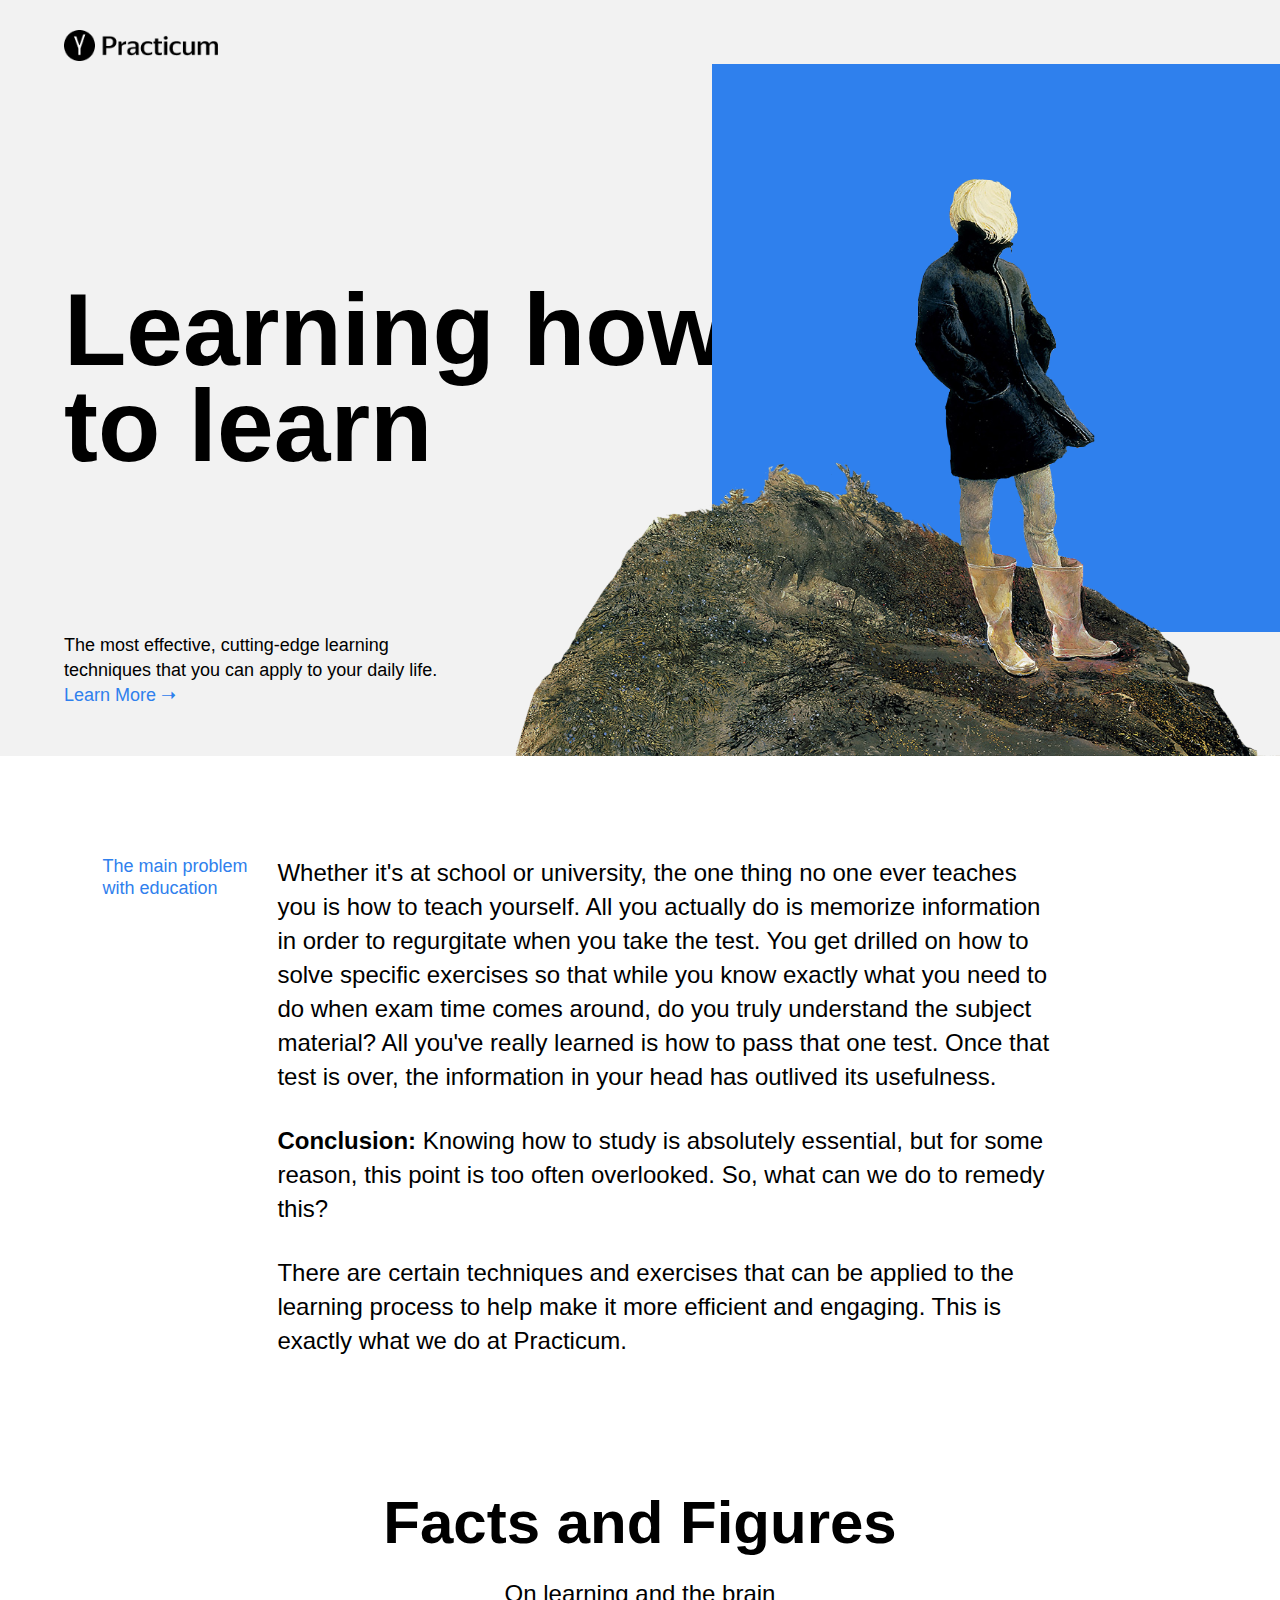
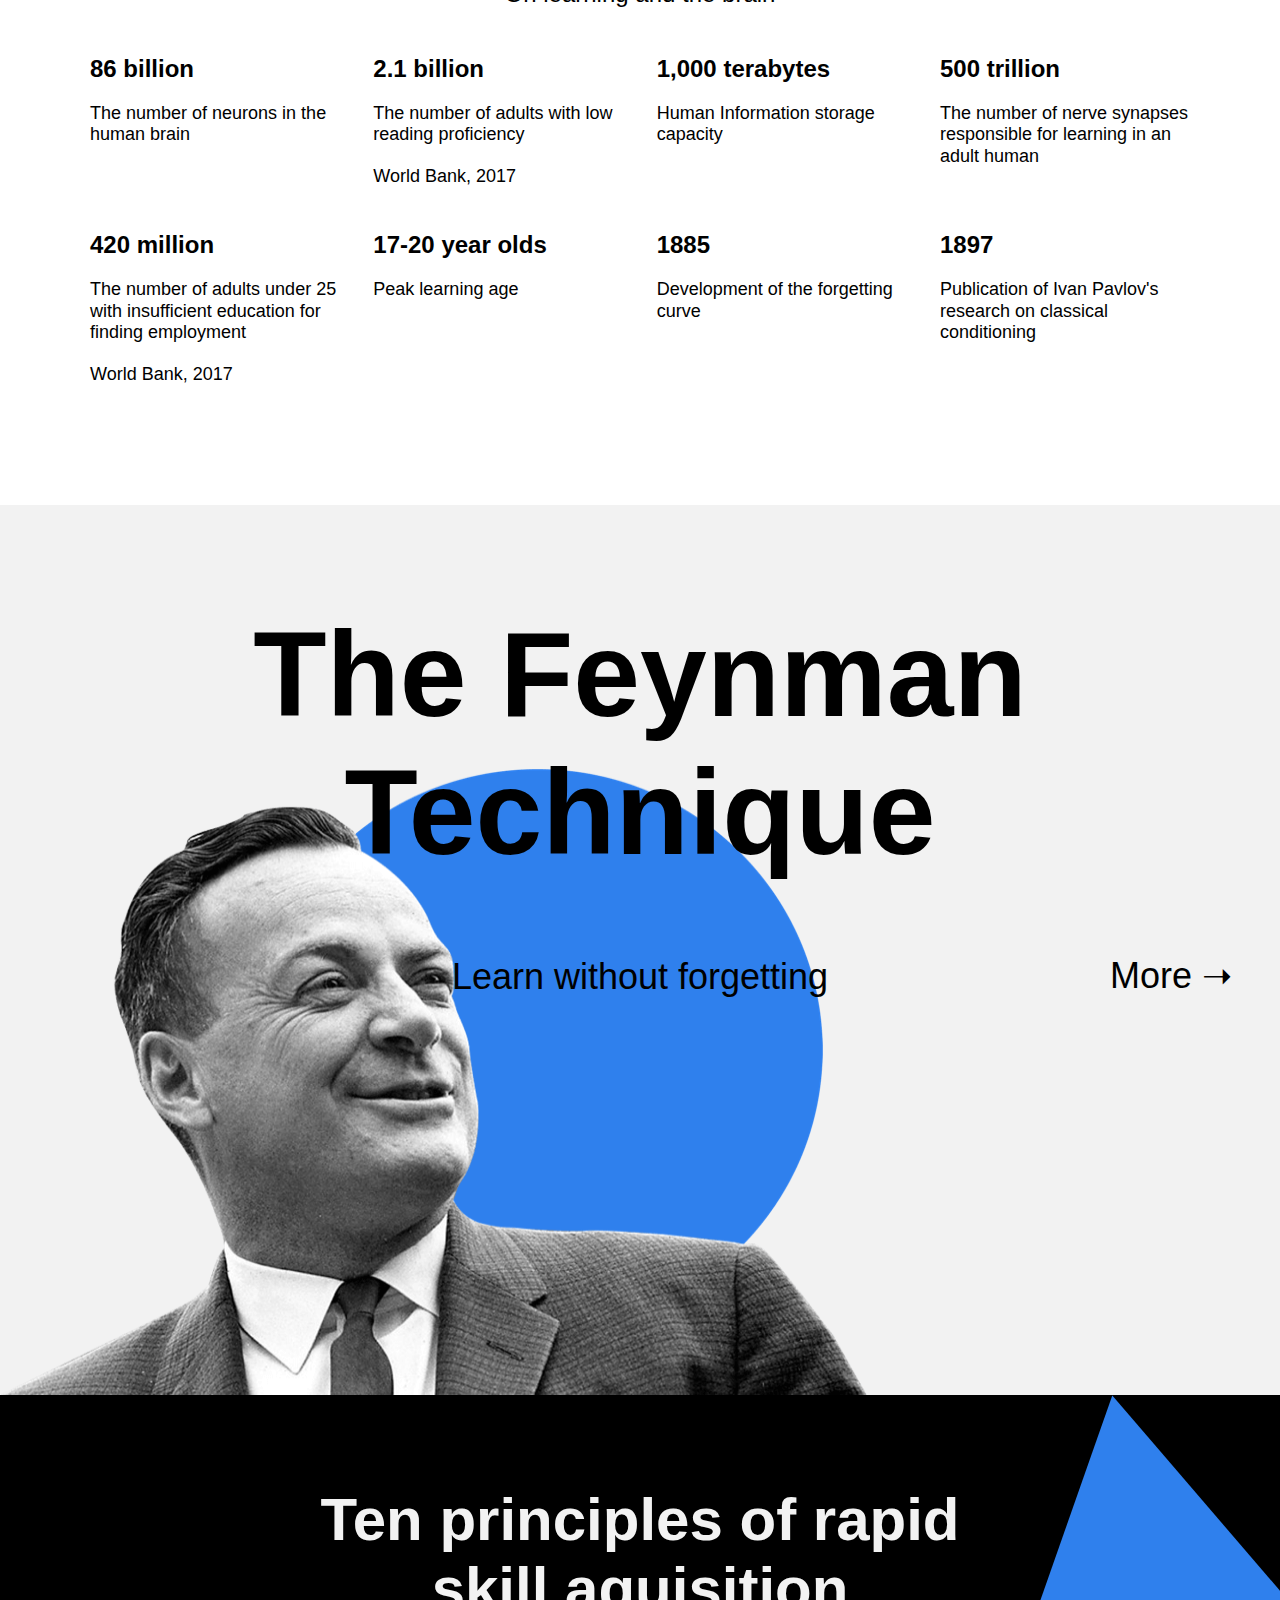
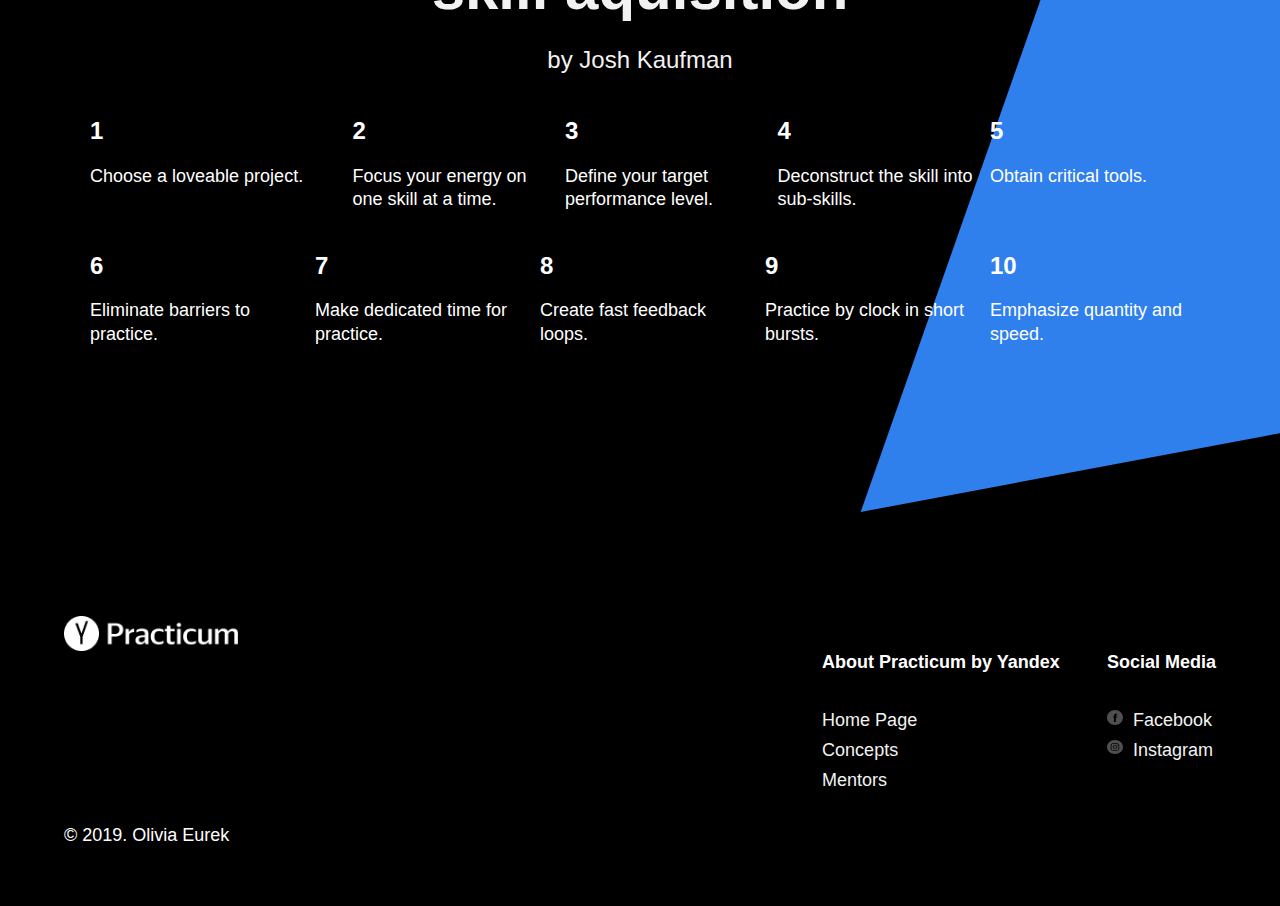
==== index.html @ a42c9c03 "attempte" ====
<!DOCTYPE html>
<html lang="en">
<head>
    <meta charset="UTF-8">
    <meta name="viewport" content="width=device-width, initial-scale=1.0">
    <link rel="stylesheet" href="styles/normalize.css">
    <link rel="stylesheet" href="styles/style.css">
    <title>Learning how to learn</title>
</head>
<body>
    <div class="page">
        <header class="header">
            <img src="./images/logo_place_header.png" alt="Practicum Logo" class="logo logo_place_header">
                <h1 class="header__title">Learning how to learn</h1>
                    <p class="header__subtitle">The most effective, cutting-edge learning techniques that you can apply to your daily life.<a class="header__link" href="#"> Learn More ➝</a></p>
                    
                <img src="./images/header-image.png" alt="person standing on a hill" class="header__main-illustration ">
                <div class="header__square-pic"></div>
        </header>
       <main class="content">
            <section class="description">
                <div class="two-columns">
                        <h2 class="two-columns__brief">The main problem with education</h2>
                    <div class="two-columns__main-text">
                        <p class="two-columns__paragraph">Whether it's at school or university, the one thing no one ever teaches you is how to teach yourself. All you actually do is memorize information in order to regurgitate when you take the test. You get drilled on how to solve specific exercises so that while you know exactly what you need to do when exam time comes around, do you truly understand the subject material? All you've really learned is how to pass that one test. Once that test is over, the information in your head has outlived its usefulness.</p>
                        <p class="two-columns__paragraph"><span class="two-columns__span-accent">Conclusion:</span> Knowing how to study is absolutely essential, but for some reason, this point is too often overlooked. So, what can we do to remedy this?</p>
                        <p class="two-columns__paragraph">There are certain techniques and exercises that can be applied to the learning process to help make it more efficient and engaging. This is exactly what we do at Practicum.</p>
                    </div>
                </div>
            </section>
            <section class="digits">
                <h2 class="section-title">Facts and Figures</h2>
                <p class="section-subtitle">On learning and the brain</p>
                <ul class="table">
                    <li class="table__cell">
                        <h3 class="table__heading">86 billion</h3>
                        <p class="table__text">The number of neurons in the human brain</p>
                    </li>
                   <li class="table__cell">
                        <h3 class="table__heading">2.1 billion</h3>
                        <p class="table__text">The number of adults with low reading proficiency</p>
                        <p class="table__text">World Bank, 2017</p>
                    </li> 
                    <li class="table__cell">
                        <h3 class="table__heading">1,000 terabytes</h3>
                        <p class="table__text">Human Information storage capacity</p>
                    </li>
                    <li class="table__cell">
                        <h3 class="table__heading">500 trillion</h3>
                        <p class="table__text">The number of nerve synapses responsible for learning in an adult human</p>
                    </li>
                    <li class="table__cell">
                        <h3 class="table__heading">420 million</h3>
                        <p class="table__text">The number of adults under 25 with insufficient education for finding employment</p>
                        <p class="table__text">World Bank, 2017</p>
                    </li>
                    <li class="table__cell">
                        <h3 class="table__heading">17-20 year olds</h3>
                        <p class="table__text">Peak learning age</p>
                    </li>
                    <li class="table__cell">
                        <h3 class="table__heading">1885</h3>
                        <p class="table__text">Development of the forgetting curve</p>
                    </li>
                    <li class="table__cell">
                        <h3 class="table__heading">1897</h3>
                        <p class="table__text">Publication of Ivan Pavlov's research on classical conditioning</p>
                    </li>
                </ul>
            </section>
            <section class="feynman">
                <h2 class="feynman__title">The Feynman Technique</h2>
                <p class="feynman__subtitle">Learn without forgetting</p>
                 <a class="feynman__link" href="#">More ➝</a>  
            </section>
            
            <section class="kaufman">
                <div class="kaufman__triangle"></div>
                <h2 class="section-title section-title_theme_dark">Ten principles of rapid skill aquisition</h2>
                <p class="section-subtitle section-subtitle_theme_dark">by Josh Kaufman</p>
                <ul class="table table__theme_dark">
                    <li class="table__cell table_cell_theme_dark">
                        <h3 class="table__heading table__heading_theme_dark">1</h3>
                        <p class="table__text table__text_theme_dark">Choose a loveable project.</p>
                    </li>
                   <li class="table__cell table__cell_theme_dark">
                        <h3 class="table__heading table__heading_theme_dark">2</h3>
                        <p class="table__text table__text_theme_dark">Focus your energy on one skill at a time.</p>
                    </li> 
                    <li class="table__cell table__cell_theme_dark">
                        <h3 class="table__heading table__heading_theme_dark">3</h3>
                        <p class="table__text table__text_theme_dark">Define your target performance level.</p>
                    </li>
                    <li class="table__cell table__cell_theme_dark">
                        <h3 class="table__heading table__heading_theme_dark">4</h3>
                        <p class="table__text table__text_theme_dark">Deconstruct the skill into sub-skills.</p>
                    </li>
                    <li class="table__cell table__cell_theme_dark">
                        <h3 class="table__heading table__heading_theme_dark">5</h3>
                        <p class="table__text table__text_theme_dark">Obtain critical tools.</p>
                    </li> 
                    <li class="table__cell table__cell_theme_dark">
                        <h3 class="table__heading table__heading_theme_dark">6</h3>
                        <p class="table__text table__text_theme_dark">Eliminate barriers to practice.</p>
                    </li>
                    <li class="table__cell table__cell_theme_dark">
                        <h3 class="table__heading table__heading_theme_dark">7</h3>
                        <p class="table__text table__text_theme_dark">Make dedicated time for practice.</p>
                    </li>
                    <li class="table__cell table__cell_theme_dark">
                        <h3 class="table__heading table__heading_theme_dark">8</h3>
                        <p class="table__text table__text_theme_dark">Create fast feedback loops.</p>
                    </li>
                    <li class="table__cell table__cell_theme_dark">
                        <h3 class="table__heading table__heading_theme_dark">9</h3>
                        <p class="table__text table__text_theme_dark">Practice by clock in short bursts.</p>
                    </li>
                   <li class="table__cell table__cell_theme_dark">
                        <h3 class="table__heading table__heading_theme_dark">10</h3>
                        <p class="table__text table__text_theme_dark">Emphasize quantity and speed.</p>
                    </li>
                </ul>
            </section>
        </main>     
          <footer class="footer">
             <div class="footer__columns">
            <div class="footer__column footer__column_content_copyright">
                <div class="logo logo_place_footer"></div>
                <p class="footer__author">&copy; 2019. Olivia Eurek</p>
              </div>
                <div class="footer__column footer__column_content_info">
                    <h4 class="footer__column-heading">About Practicum by Yandex</h4>
                        <ul class="footer__column-links">
                            <li><a href="#" class="footer__column-link">Home Page</a></li>
                            <li><a href="#" class="footer__column-link">Concepts</a></li>
                            <li><a href="#" class="footer__column-link">Mentors</a></li>
                        </ul>
                </div>
                 <div class="footer__column footer__column_content-social">
                     <h4 class="footer__column-heading">Social Media</h4>
                     <ul class="footer__column-links">
                         <li><a href="www.facebook.com" class="footer__column-link"><img src="./images/facebook_color_white.svg" class="footer__social-icon" alt="Facebook Logo">Facebook</a></li>
                         <li><a href="www.instagram.com" class="footer__column-link"><img src="./images/instagram_color_white.svg" class="footer__social-icon" alt="Instagram Logo">Instagram</a></li>
                    </ul>
                 </div>
              </div>
        </footer>
        </div>
</body>
</html>
---- styles/style.css ----
.page {
    min-width: 1100px;
    /* we don't know how to make mobile versions of websites yet, */
    /* so here we've set a minimum page width */
    max-width: 1600px;
    /* here we've set a maximum page width */
    margin: 0 auto;
    /* this ensures that all content is centered on screens wider than 1600px */
    font-family: 'Helvetica Neue', Arial, sans-serif;
}

.header {
    height: 100vh;
    min-height: 600px;
    max-height: 756px;
    background-color: #F2F2F2;
    display: flex;
    position: relative;
    align-items: center;
}

.logo {
    background-size: 154px 31px;
    width: 154px;
    height: 31px;
}

.logo_place_header {
    position: absolute;
    left: 64px;
    top: 30px;
}

.header__title {
    max-width: 730px;
    margin-left: 64px;
    line-height: 96px;
    font-size: 102px;
    font-weight: bold;
}

.header__subtitle {
    max-width: 388px;
    position: absolute;
    left: 64px;
    bottom: 30px;
    line-height: 25px;
    font-size: 18px;
    font-weight: normal;
}

.header__link {
    width: 388px;
    line-height: 25px;
    font-size: 18px;
    font-weight: normal;
    color: #2F80ED;
    text-decoration: none;
}

.header__main-illustration {
    width: 765px;
    height: 608px;
    position: absolute;
    bottom: 0;
    right: 0;
    z-index: 1;
}

.header__square-pic {
    height: 568px;
    width: 568px;
    background: #2F80ED;
    position: absolute;
    top: 64px;
    right: 0;
    z-index: 0;
}

/*.content {
    
}*/

.description {
    margin-top: 100px;
    margin-bottom: 100px;
    display: flex;
    width: 80%;
}

.two-columns {
    display: flex;
    width: 80%;
    justify-content: space-between;
    margin: auto;
    
}

.two-columns__brief {
    min-width: 175px;
    color: #2F80ED; 
    line-height: 1.2;
    font-size: 18px;
    font-weight: normal;
    margin: 0;
}

.two-columns__main-text {
    display: flex;
    flex-direction: column;
    min-width: 784px;
    width: 80%;
}

.two-columns__paragraph {
    line-height: 34px;
    font-size: 24px;
    font-weight: normal;
    margin-bottom: 30px;
    margin-top: 0;
}

.two-columns__span-accent {
    font-weight: bold;
    line-height: 34px;
    font-size: 24px;
}

.digits {
    display: flex;
    justify-content: center;
    flex-direction: column;
    margin-top: 100px;
}

.section-title {
    line-height: 69px;
    font-size: 60px;
    font-weight: bold;
    text-align: center;
    margin-bottom: 20px;
    margin-top: 0;
    max-width: 60%;
    align-self: center;
}

.section-subtitle {
    text-align: center;
    line-height: 34px;
    font-size: 24px;
    font-weight: normal;
    margin: 0 auto;
    max-width: 60%;

}

.table {
    max-width: 1100px;
    flex-wrap: wrap;
    display: flex;
    justify-content: space-between;
    margin: 20px auto 100px;
    padding: 0;
    list-style: none;
}

.table__cell {
    width: 250px;
}

.table__heading {
    margin-bottom: 20px;
    line-height: 1.15;
    font-size: 24px;
    font-weight: bold;
    
}

.table__text {
    line-height: 1.2;
    font-size: 18px;
    font-weight: normal;
    margin-bottom: 20px;
}

.feynman {
    min-height: 790px;
    background-image: url("../images/feynman.png"); 
    background-color: #F2F2F2;
    position: relative;
    background-repeat: no-repeat;
    background-position: left bottom;
    background-size: 867px 627px;
    padding-top: 100px;
}

.feynman__title {
    max-width: 775px;
    margin: 0 auto 70px;
    text-align: center;
    line-height: 1.15;
    font-size: 120px;
    font-weight: bold;
}

.feynman__subtitle {
    text-align: center;
    line-height: 51px;
    font-size: 36px;
    font-weight: normal;
    margin: 0;
}

.feynman__link {
    text-decoration: none;
    position: absolute;
    right: 48px;
    top: 50%;
    line-height: 51px;
    font-size: 36px;
    font-weight: normal;
    color: #000000;
}


.kaufman {
    position: relative;
    padding-top: 90px;
    padding-bottom: 90px;
    display: flex;
    justify-content: center;
    flex-direction: column;
    background-color: #000;
    overflow: hidden;
}

.section-title_theme_dark {
    line-height: 69px;
    text-align: center;
    font-size: 60px;
    font-weight: bold;
    color: #F2F2F2;
    margin: 0 auto 20px;
    max-width: 60%;
    z-index: 2;
}

.section-subtitle_theme_dark {
    line-height: 34px;
    font-size: 24px;
    font-weight: normal;
    color: #F2F2F2;
    text-align: center;
    margin-top: 0;
    margin-bottom: 0;
    max-width: 60%;
    z-index: 2;
}

.table_theme_dark {
    display: flex;
    flex-wrap: wrap;
    justify-content: space-between;
    width: 1100px;
    margin: 80px auto 90px;
    padding: 0;
    position: relative;
    
}

.table__cell_theme_dark {
    width: 200px;
    color: white;
    margin-right: 0;
    margin-top: 80px 0;
    z-index: 2;
}


.table__heading_theme_dark {
    line-height: 1.15;
    font-size: 24px;
    font-weight: bold;
    color: white;
    margin: 20px 0;
    list-style: none;
}

.table__text_theme_dark {
    line-height: 1.3;
    font-size: 18px;
    font-weight: normal;
    color: white;
    justify-content: space-around;   
}

.kaufman__triangle {
    background-image: url(../images/kaufman-triangle.svg);
    background-repeat: no-repeat;
    width: 877px;
    height: 877px;
    position: absolute;
    right: -210px;
    top: 0;
    z-index: 0;
}

.footer {
    min-height: 350px;
    background-color: #000;
    margin: auto;
    display: flex; 
    flex-wrap: wrap;
    justify-content: space-around;
    padding-top: 60px auto 40px; 
    box-sizing: border-box;
}

.footer__columns {
    display: flex;
    justify-content: space-between;
    min-width: 90%;
    margin-top: 60px;
    margin-bottom: 40px;
}

.logo_place_footer {
    background-image: url(../images/logo_place_footer.png);
    background-repeat: no-repeat;
    background-size: contain;
    width: 183px; 
    height: 35px;
}

.footer__column {
    color: white;
}

.footer__column_content_copyright {
    display: flex;
    justify-content: space-between;
    flex-basis: 711px;
    flex-direction: column;
    
}

.footer__column_content_info {
    margin: 0
    padding: 0;
}

.footer__column_content_social {
    margin: 0
    padding: 0; 
}

.footer__author {
    line-height: 25px;
    font-size: 18px;
    font-weight: normal;
    margin-top: 18px auto 18px;
    
}

.footer__column-heading {
    line-height: 45px;
    font-size: 18px;
    font-weight: bold;
    margin-bottom: 20px;
}

.footer__column-links {
    padding: 0;
    margin: 0;
    line-height: 30px;
    font-size: 18px;
    font-weight: normal;
    list-style:none;
    color: #F2F2F2;
}

.footer__column-link {
    color: #F2F2F2;
    text-decoration: none;
    margin-bottom: 16px;
}

.footer__social-icon {
    margin-right: 10px;
    width: 16px;
    height: 16px;
}
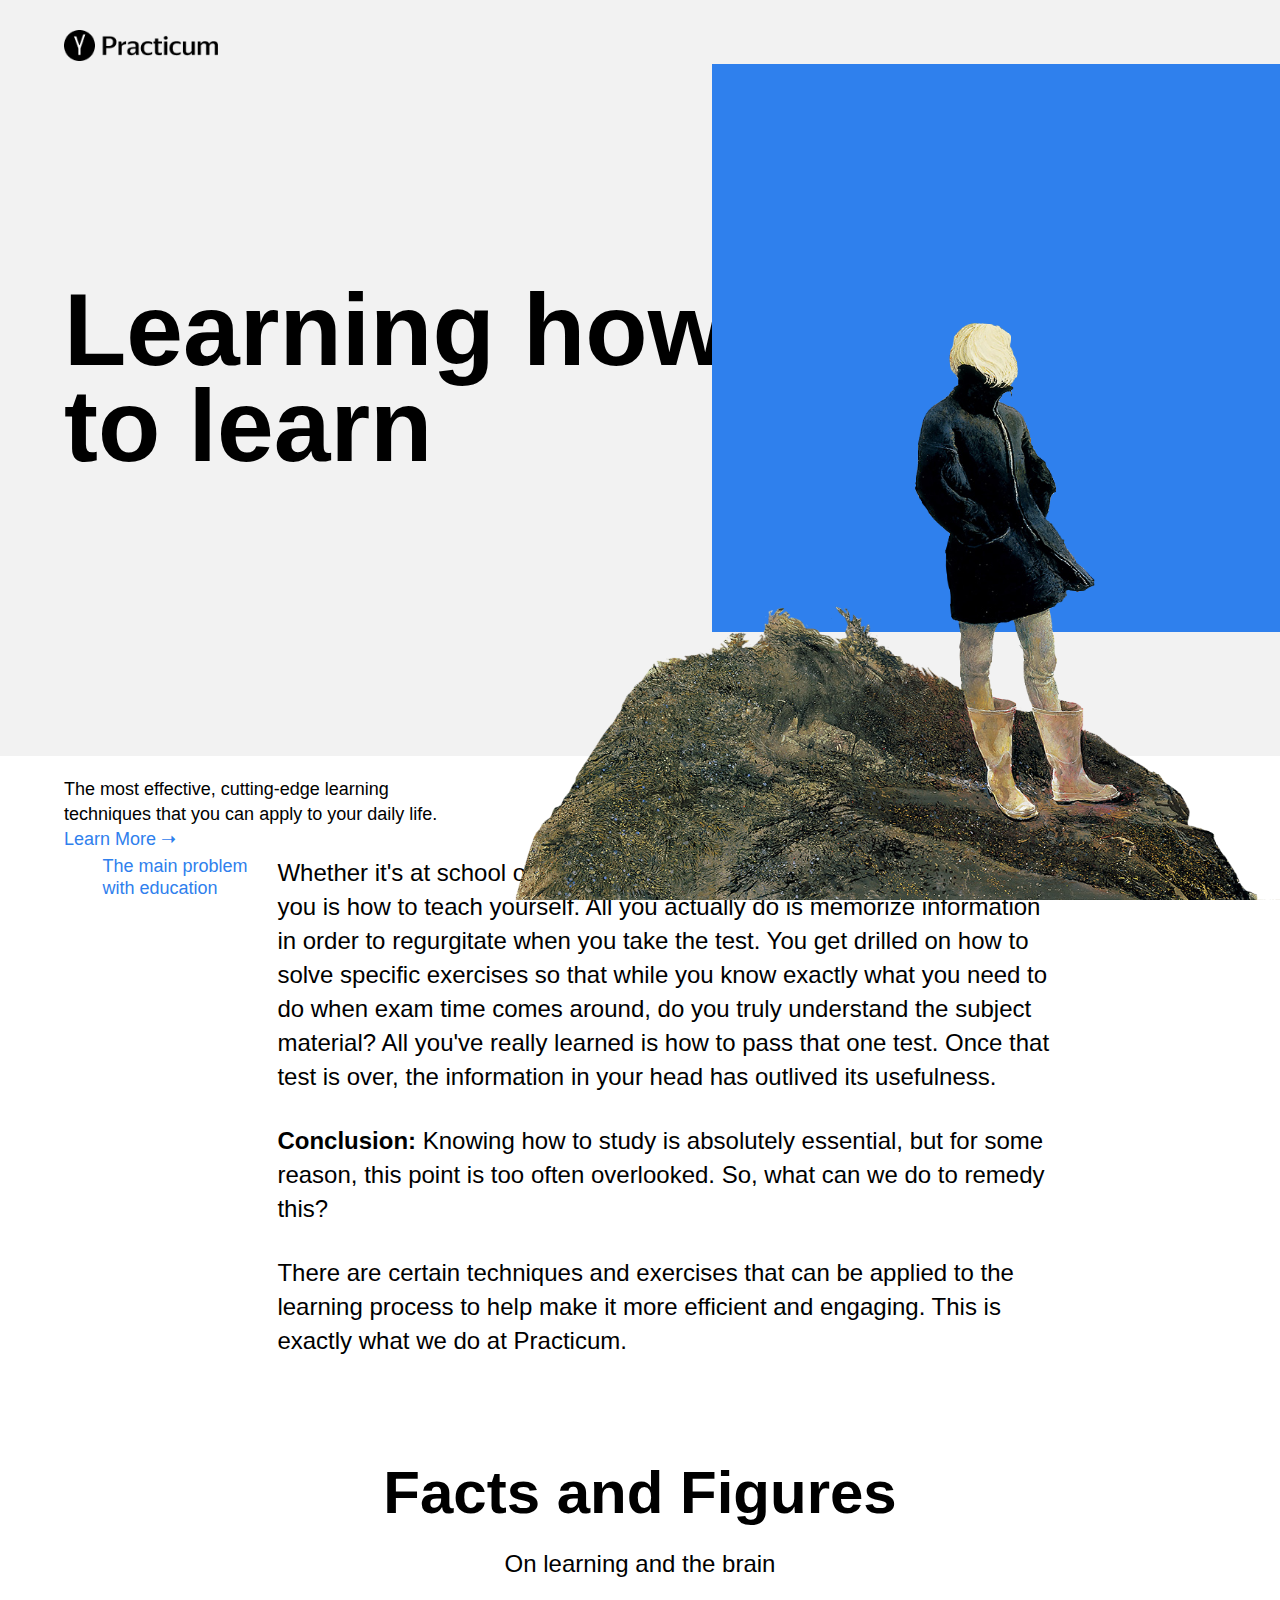
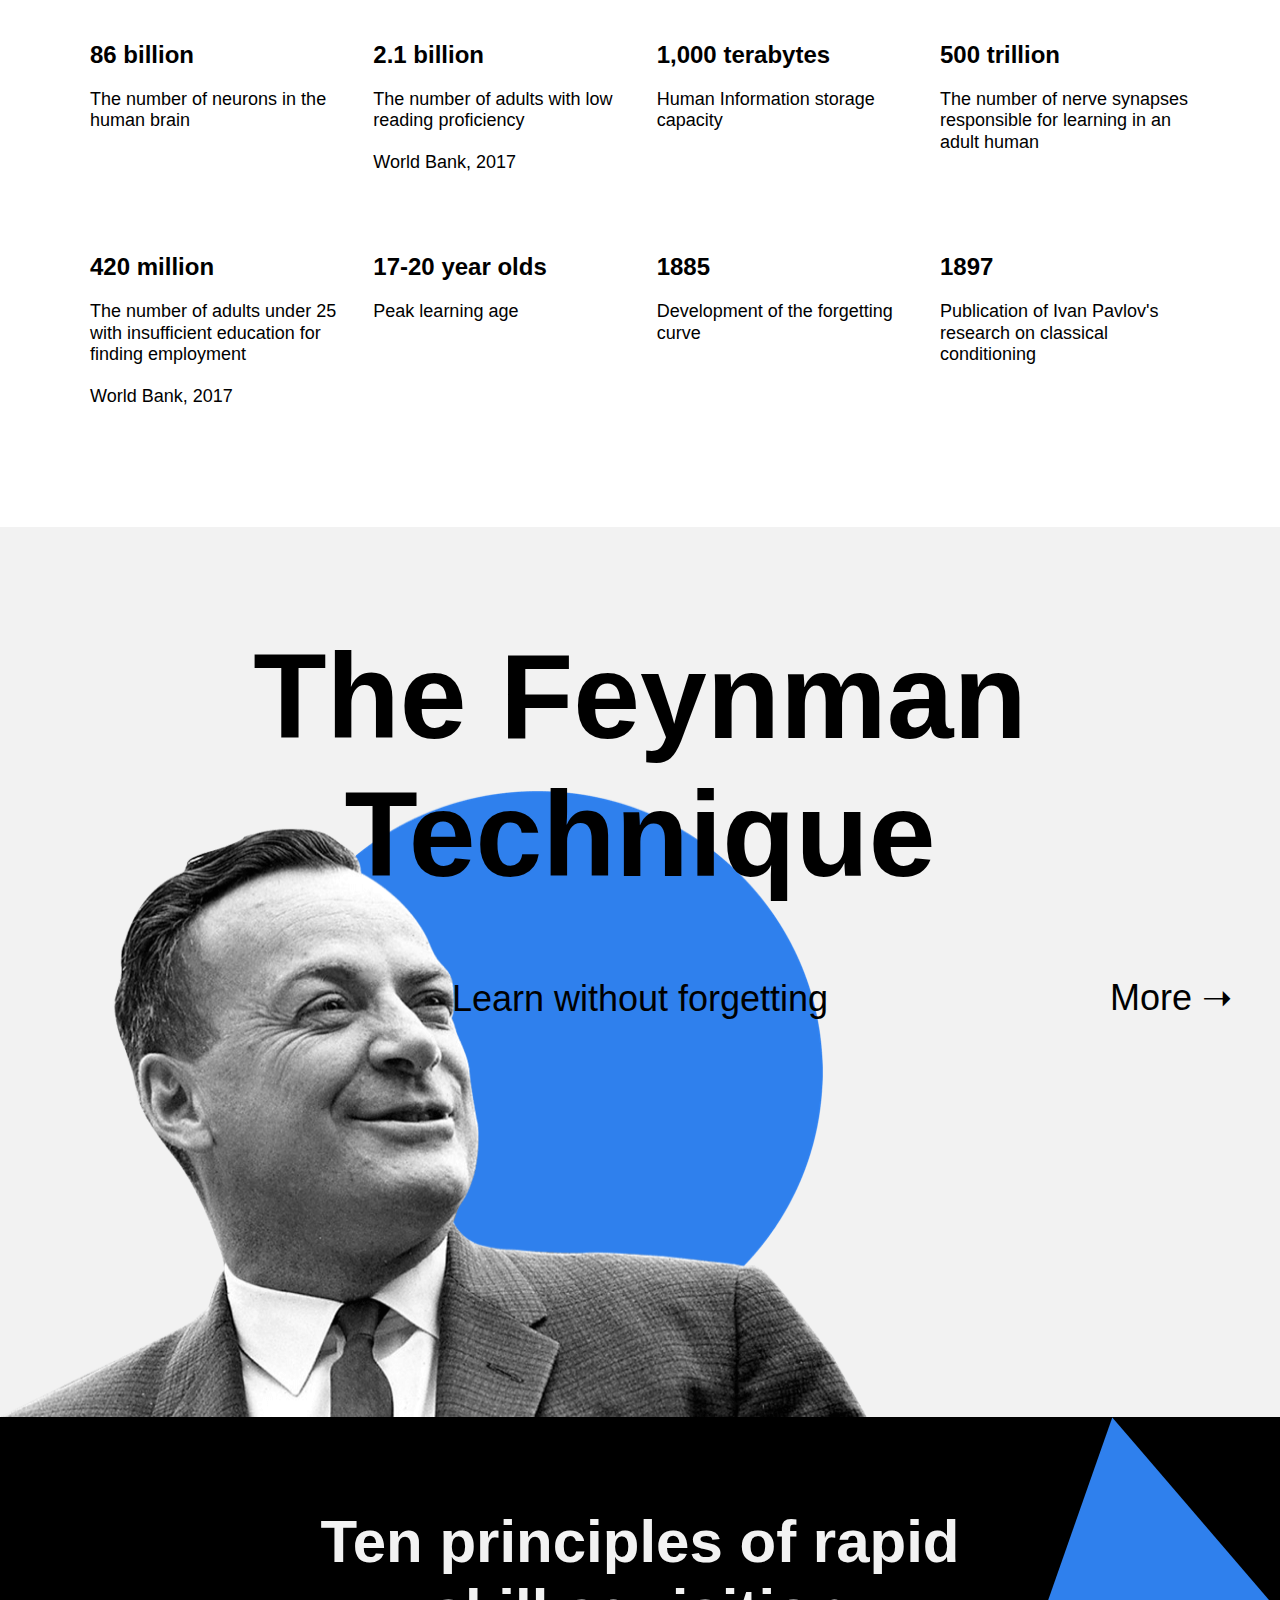
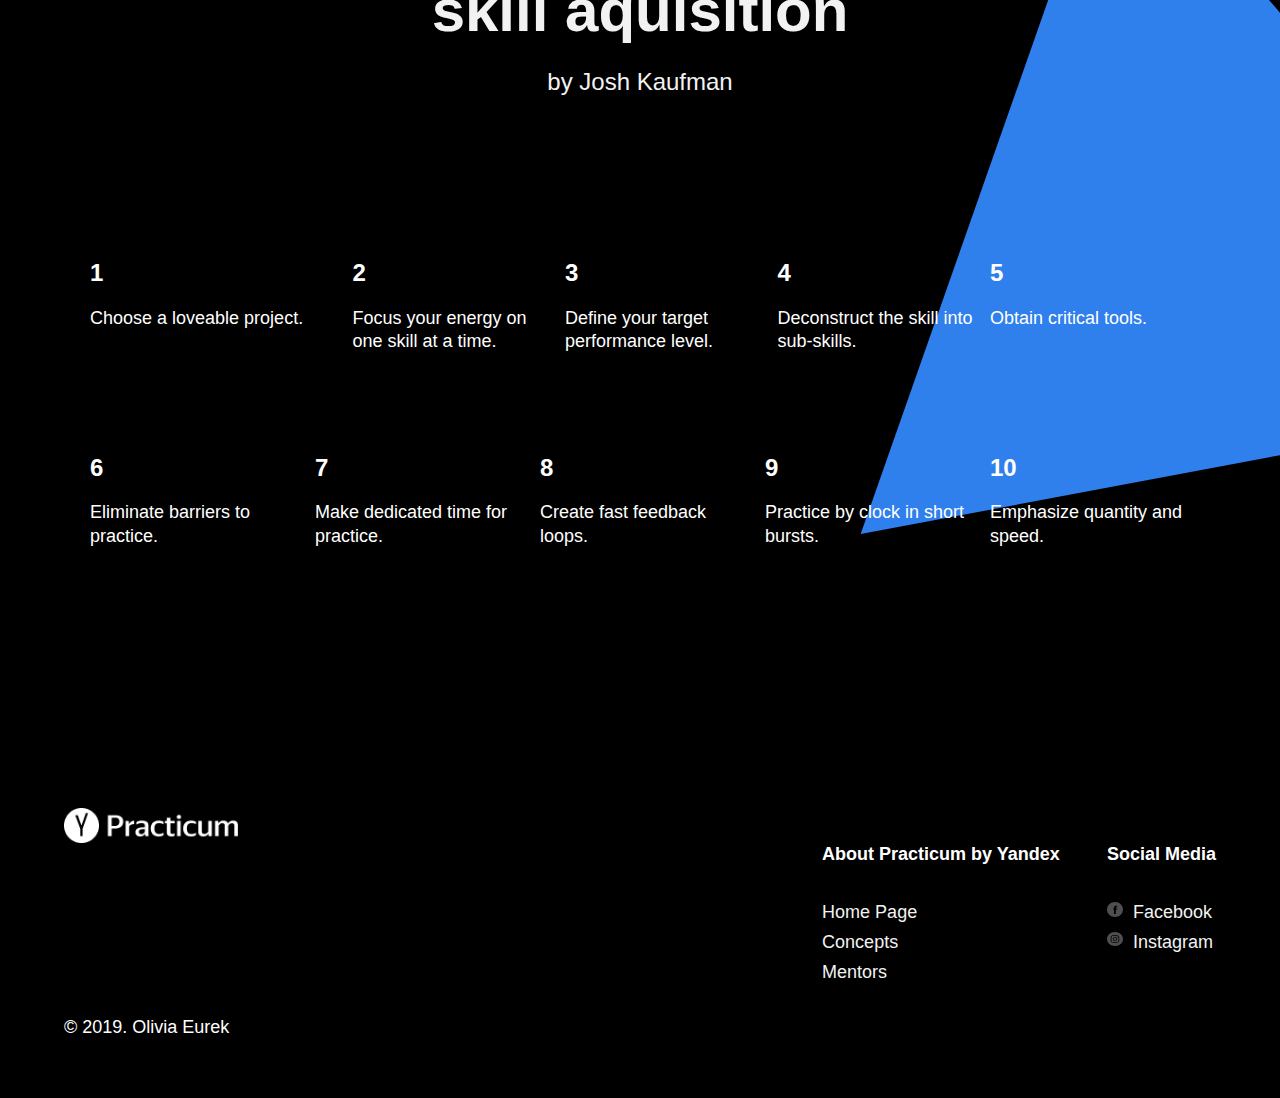
==== commit 8724ca20: "final-fry" ====
--- a/index.html
+++ b/index.html
@@ -78,7 +78,7 @@
                 <div class="kaufman__triangle"></div>
                 <h2 class="section-title section-title_theme_dark">Ten principles of rapid skill aquisition</h2>
                 <p class="section-subtitle section-subtitle_theme_dark">by Josh Kaufman</p>
-                <ul class="table table__theme_dark">
+                <ul class="table table_theme_dark">
                     <li class="table__cell table_cell_theme_dark">
                         <h3 class="table__heading table__heading_theme_dark">1</h3>
                         <p class="table__text table__text_theme_dark">Choose a loveable project.</p>
--- a/styles/style.css
+++ b/styles/style.css
@@ -15,8 +15,8 @@
     max-height: 756px;
     background-color: #F2F2F2;
     display: flex;
-    position: relative;
-    align-items: center;
+    justify-content: center;
+    flex-direction: column;
 }
 
 .logo {
@@ -93,6 +93,7 @@
     width: 80%;
     justify-content: space-between;
     margin: auto;
+    min-width: 175px;
     
 }
 
@@ -116,10 +117,14 @@
     line-height: 34px;
     font-size: 24px;
     font-weight: normal;
+    margin-top: 0;
     margin-bottom: 30px;
-    margin-top: 0;
-}
-
+}
+
+.two-columns__paragraph:last-child {
+    margin-bottom: 0;
+}
+    
 .two-columns__span-accent {
     font-weight: bold;
     line-height: 34px;
@@ -159,16 +164,18 @@
     flex-wrap: wrap;
     display: flex;
     justify-content: space-between;
-    margin: 20px auto 100px;
+    margin: 0 auto 100px;
     padding: 0;
     list-style: none;
 }
 
 .table__cell {
     width: 250px;
+    margin-top: 60px;
 }
 
 .table__heading {
+    margin-top: 0;
     margin-bottom: 20px;
     line-height: 1.15;
     font-size: 24px;
@@ -320,8 +327,7 @@
     display: flex;
     justify-content: space-between;
     min-width: 90%;
-    margin-top: 60px;
-    margin-bottom: 40px;
+    margin: 60px auto 40px;
 }
 
 .logo_place_footer {
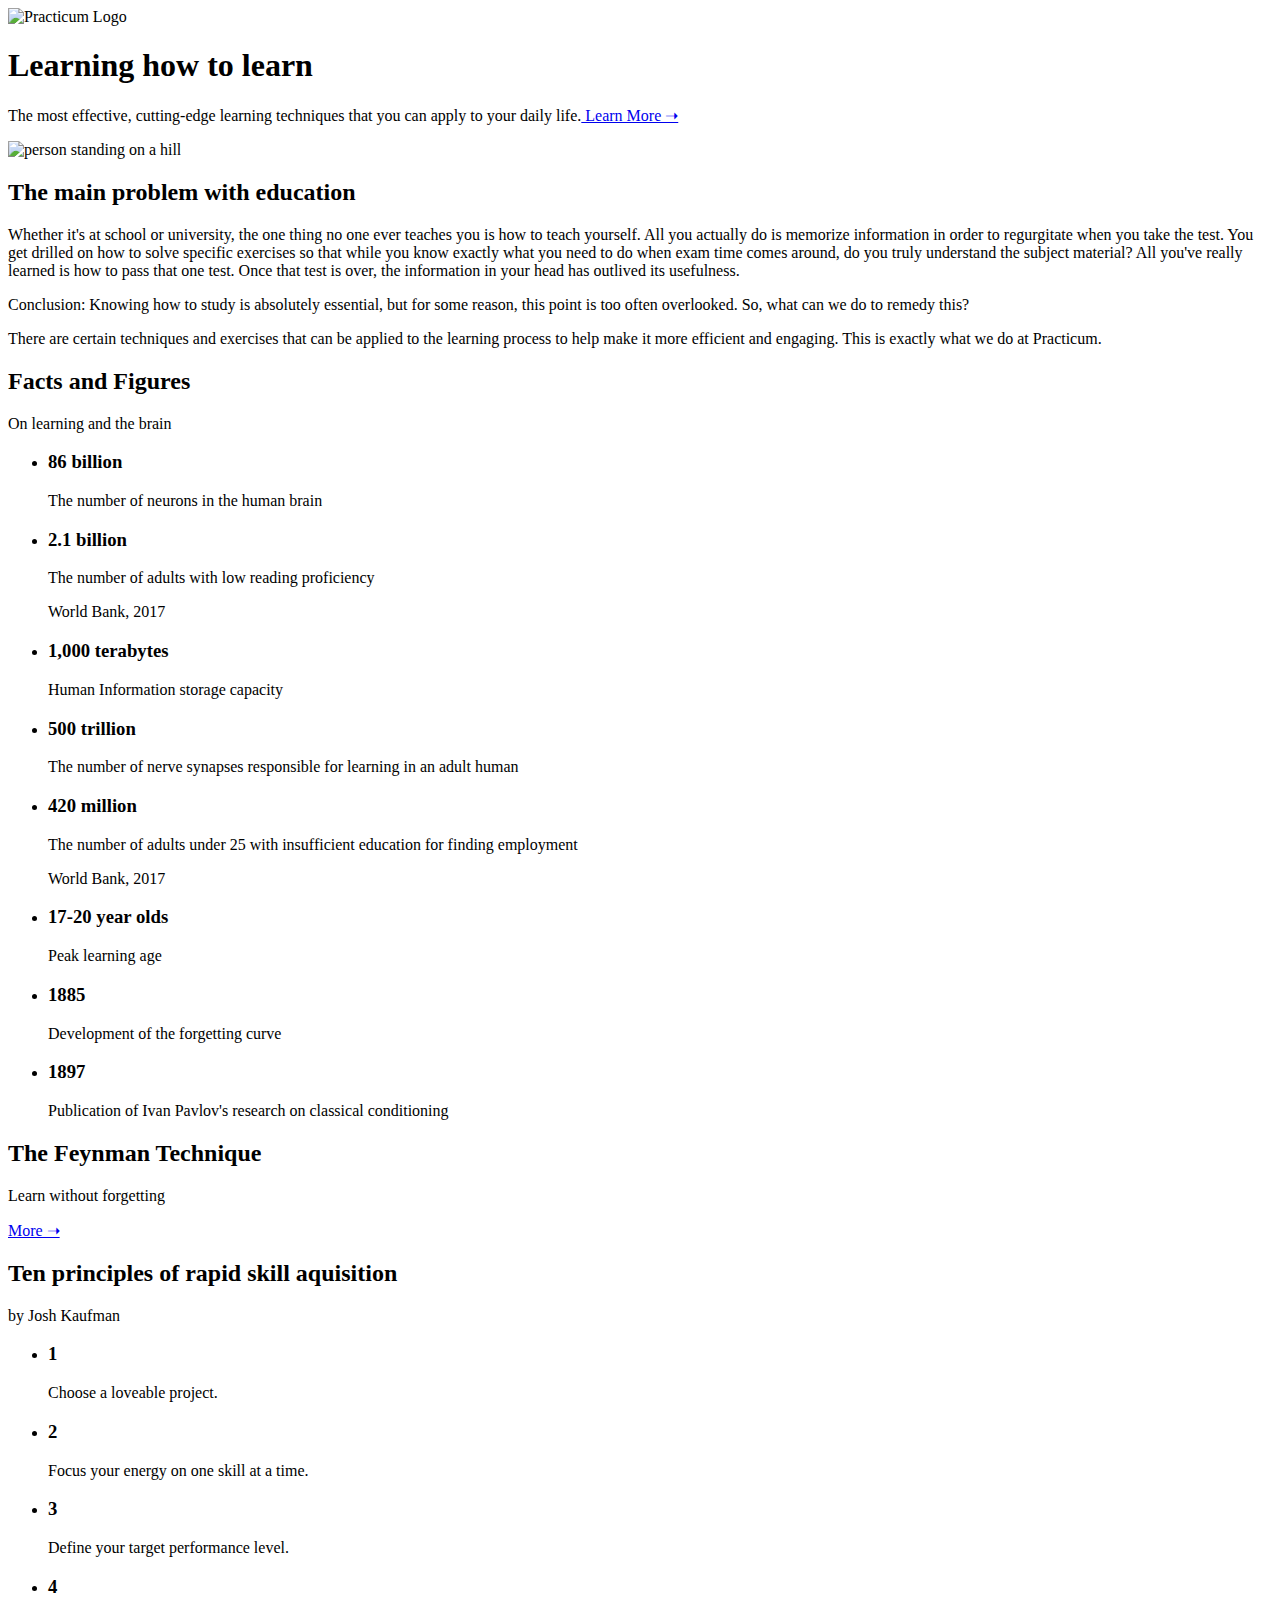
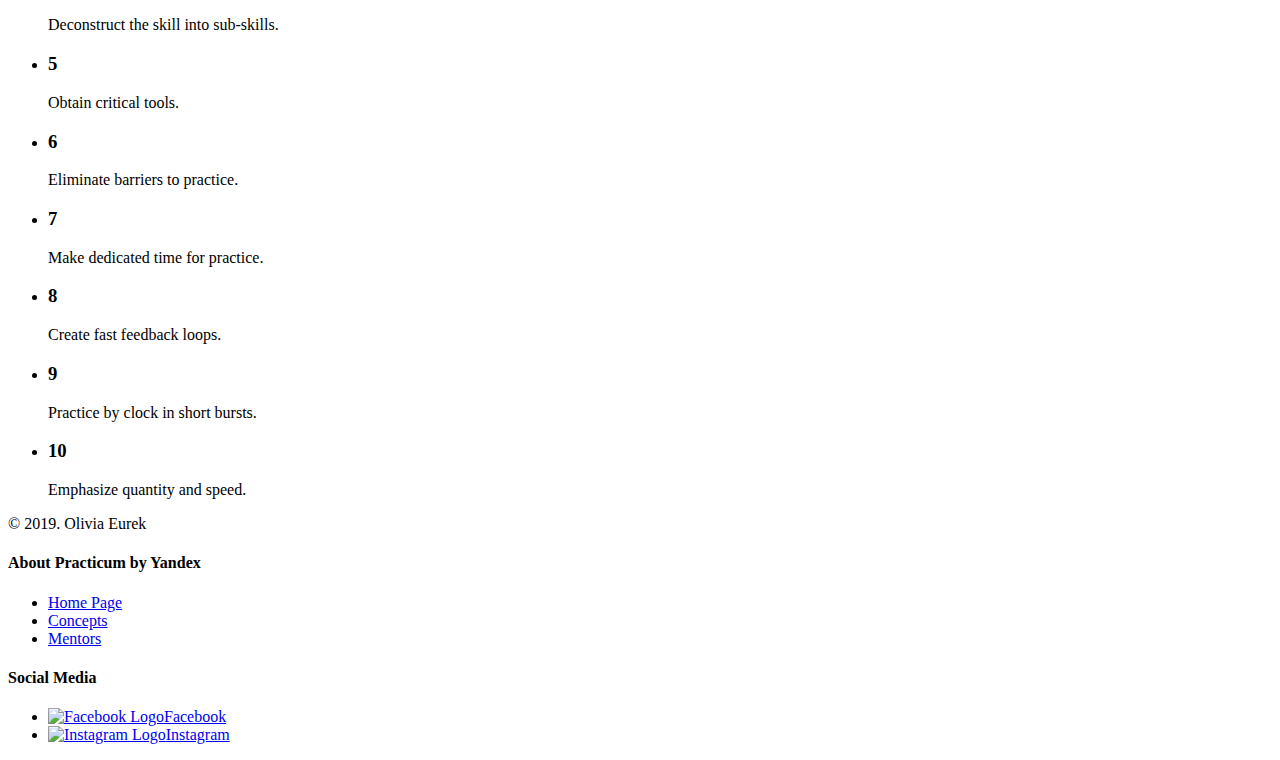
==== commit 0ffa0082: "project21" ====
--- a/index.html
+++ b/index.html
@@ -3,8 +3,7 @@
 <head>
     <meta charset="UTF-8">
     <meta name="viewport" content="width=device-width, initial-scale=1.0">
-    <link rel="stylesheet" href="styles/normalize.css">
-    <link rel="stylesheet" href="styles/style.css">
+    <link rel="stylesheet" href="pages/content.css">
     <title>Learning how to learn</title>
 </head>
 <body>
@@ -15,7 +14,7 @@
                     <p class="header__subtitle">The most effective, cutting-edge learning techniques that you can apply to your daily life.<a class="header__link" href="#"> Learn More ➝</a></p>
                     
                 <img src="./images/header-image.png" alt="person standing on a hill" class="header__main-illustration ">
-                <div class="header__square-pic"></div>
+                <div class="header__square-pic rotation"></div>
         </header>
        <main class="content">
             <section class="description">
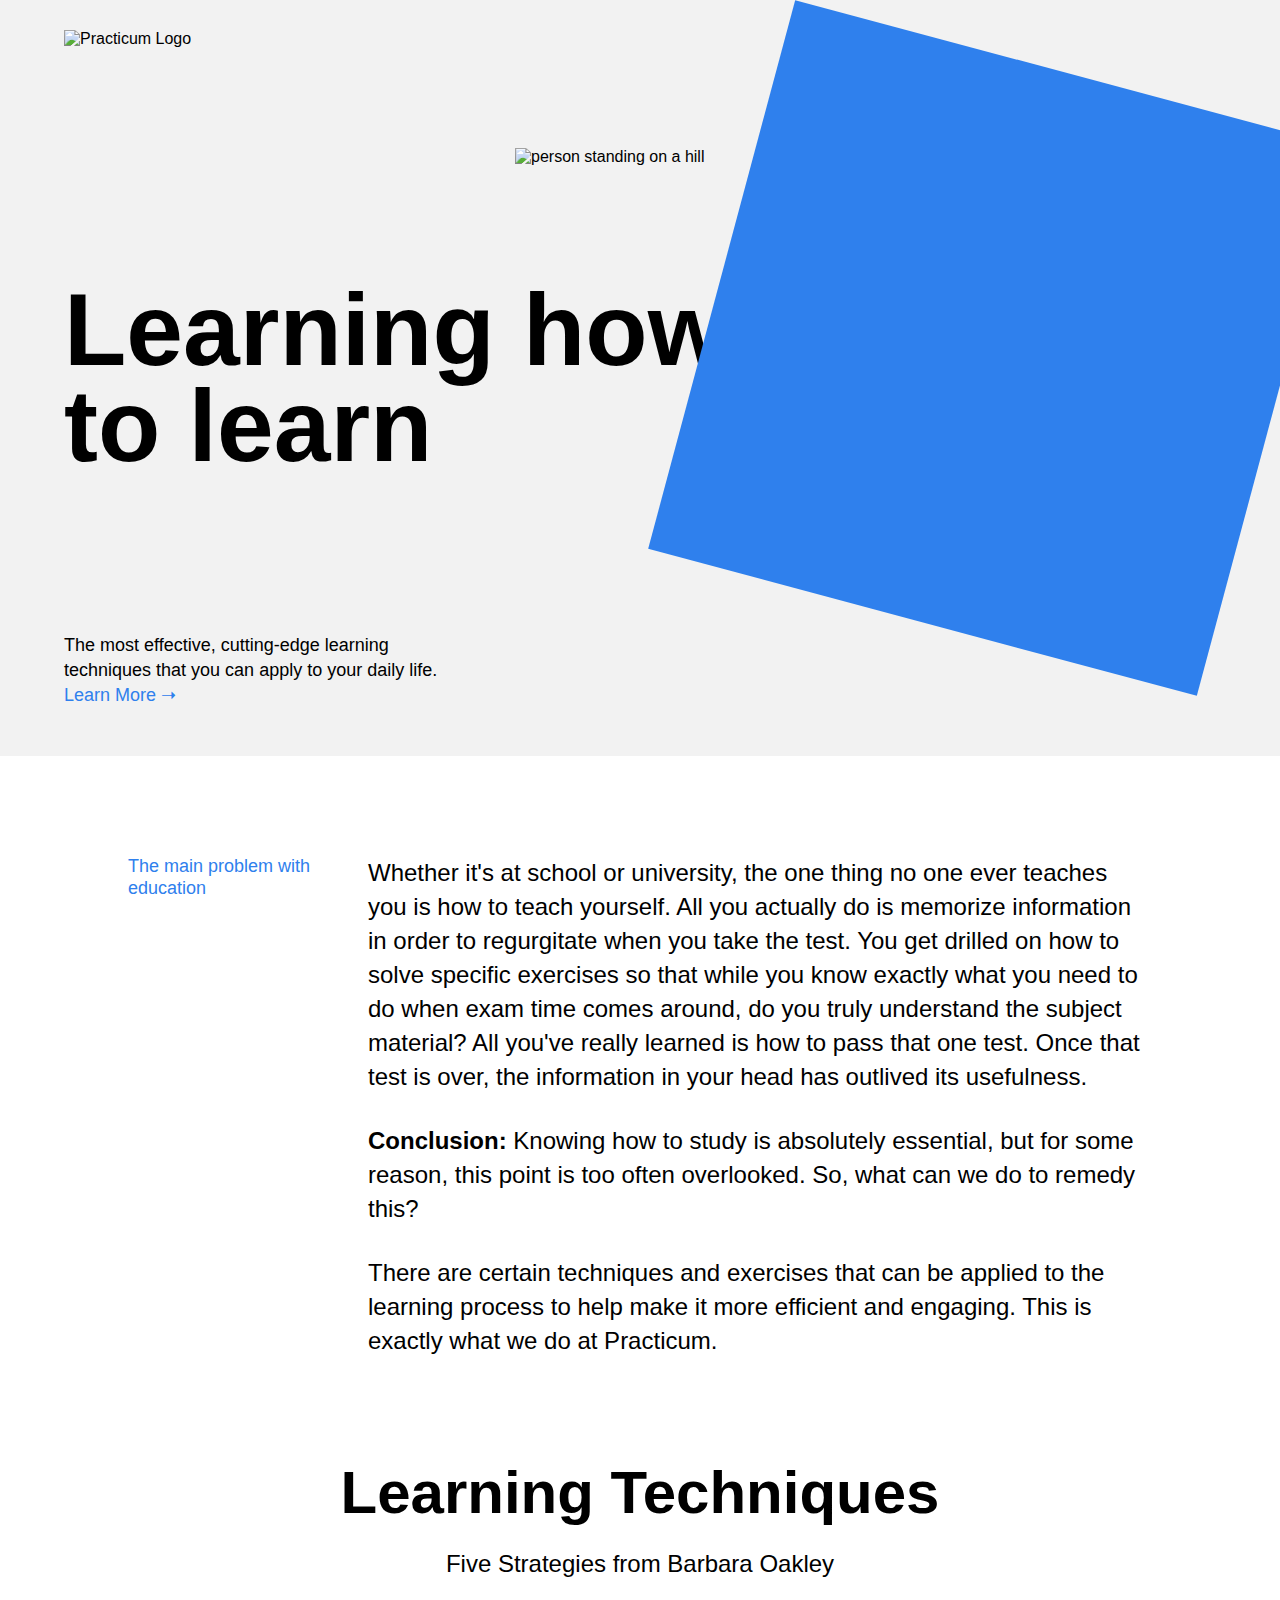
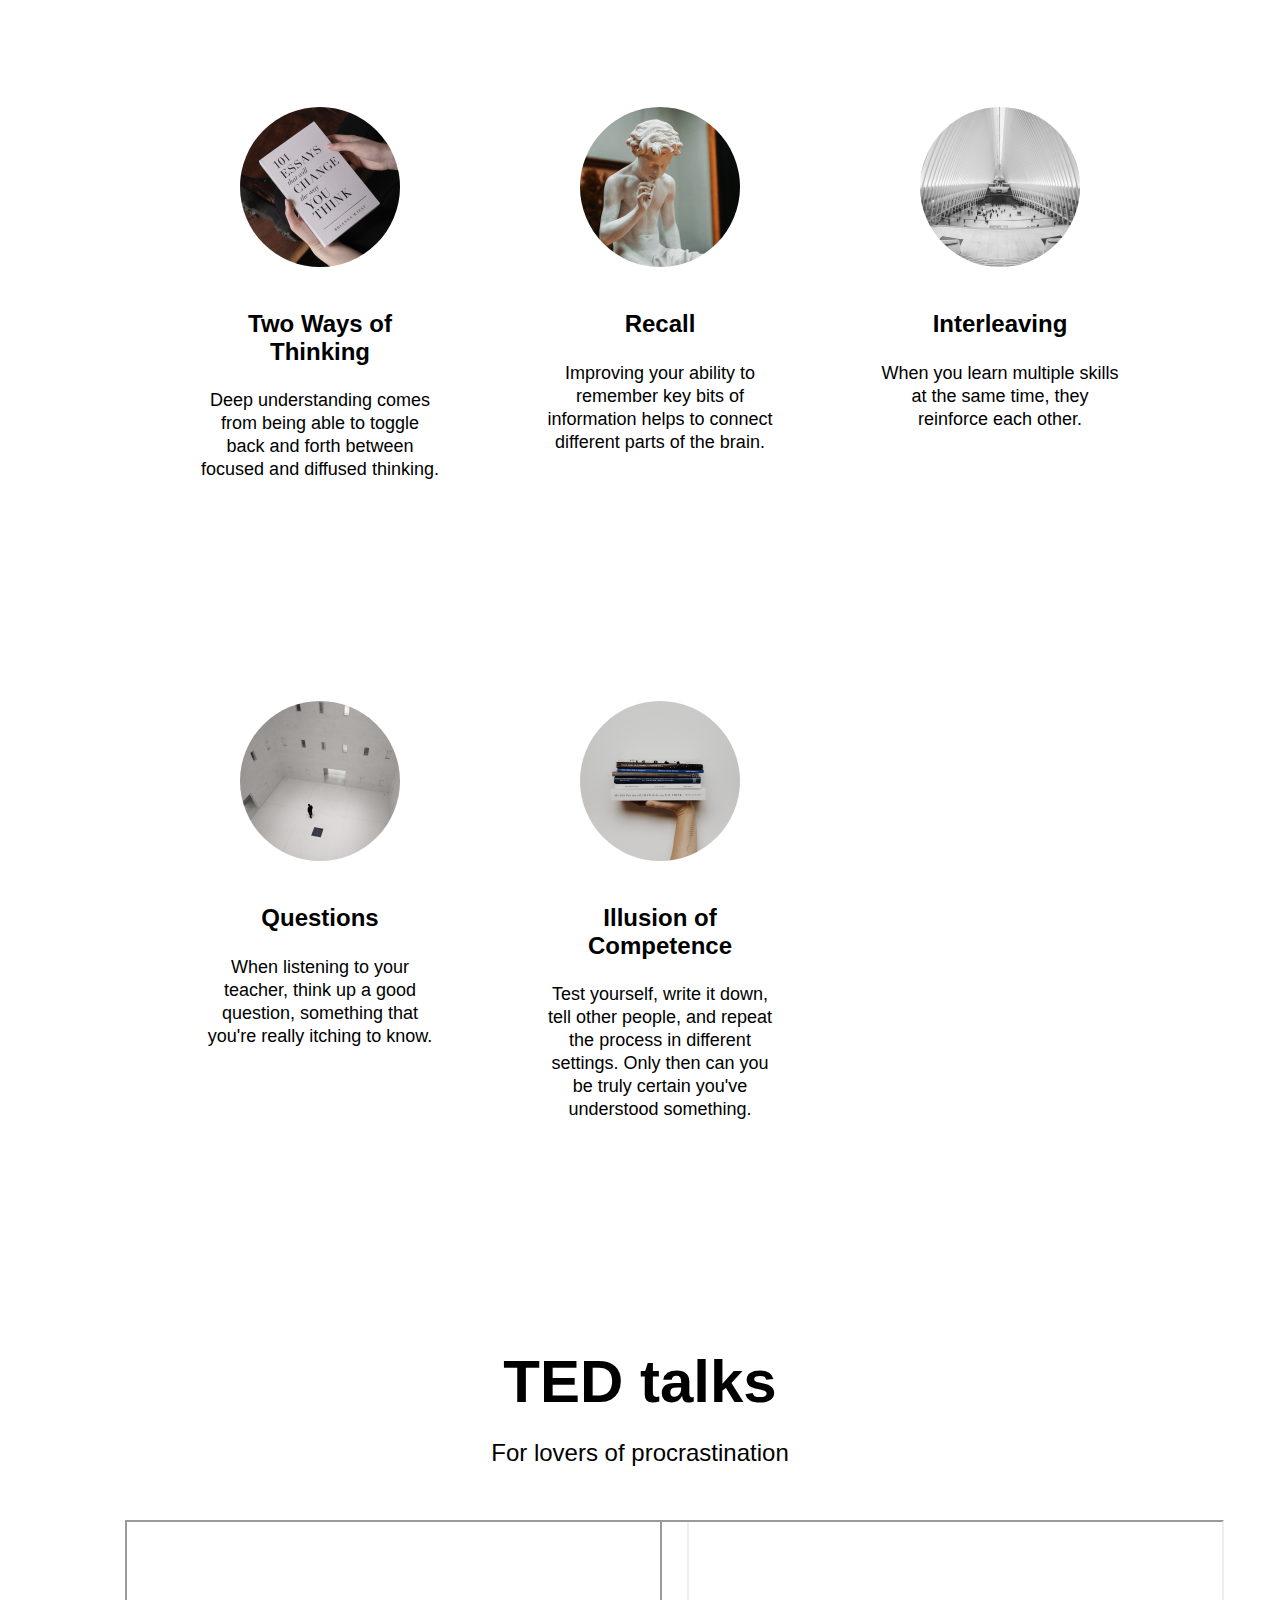
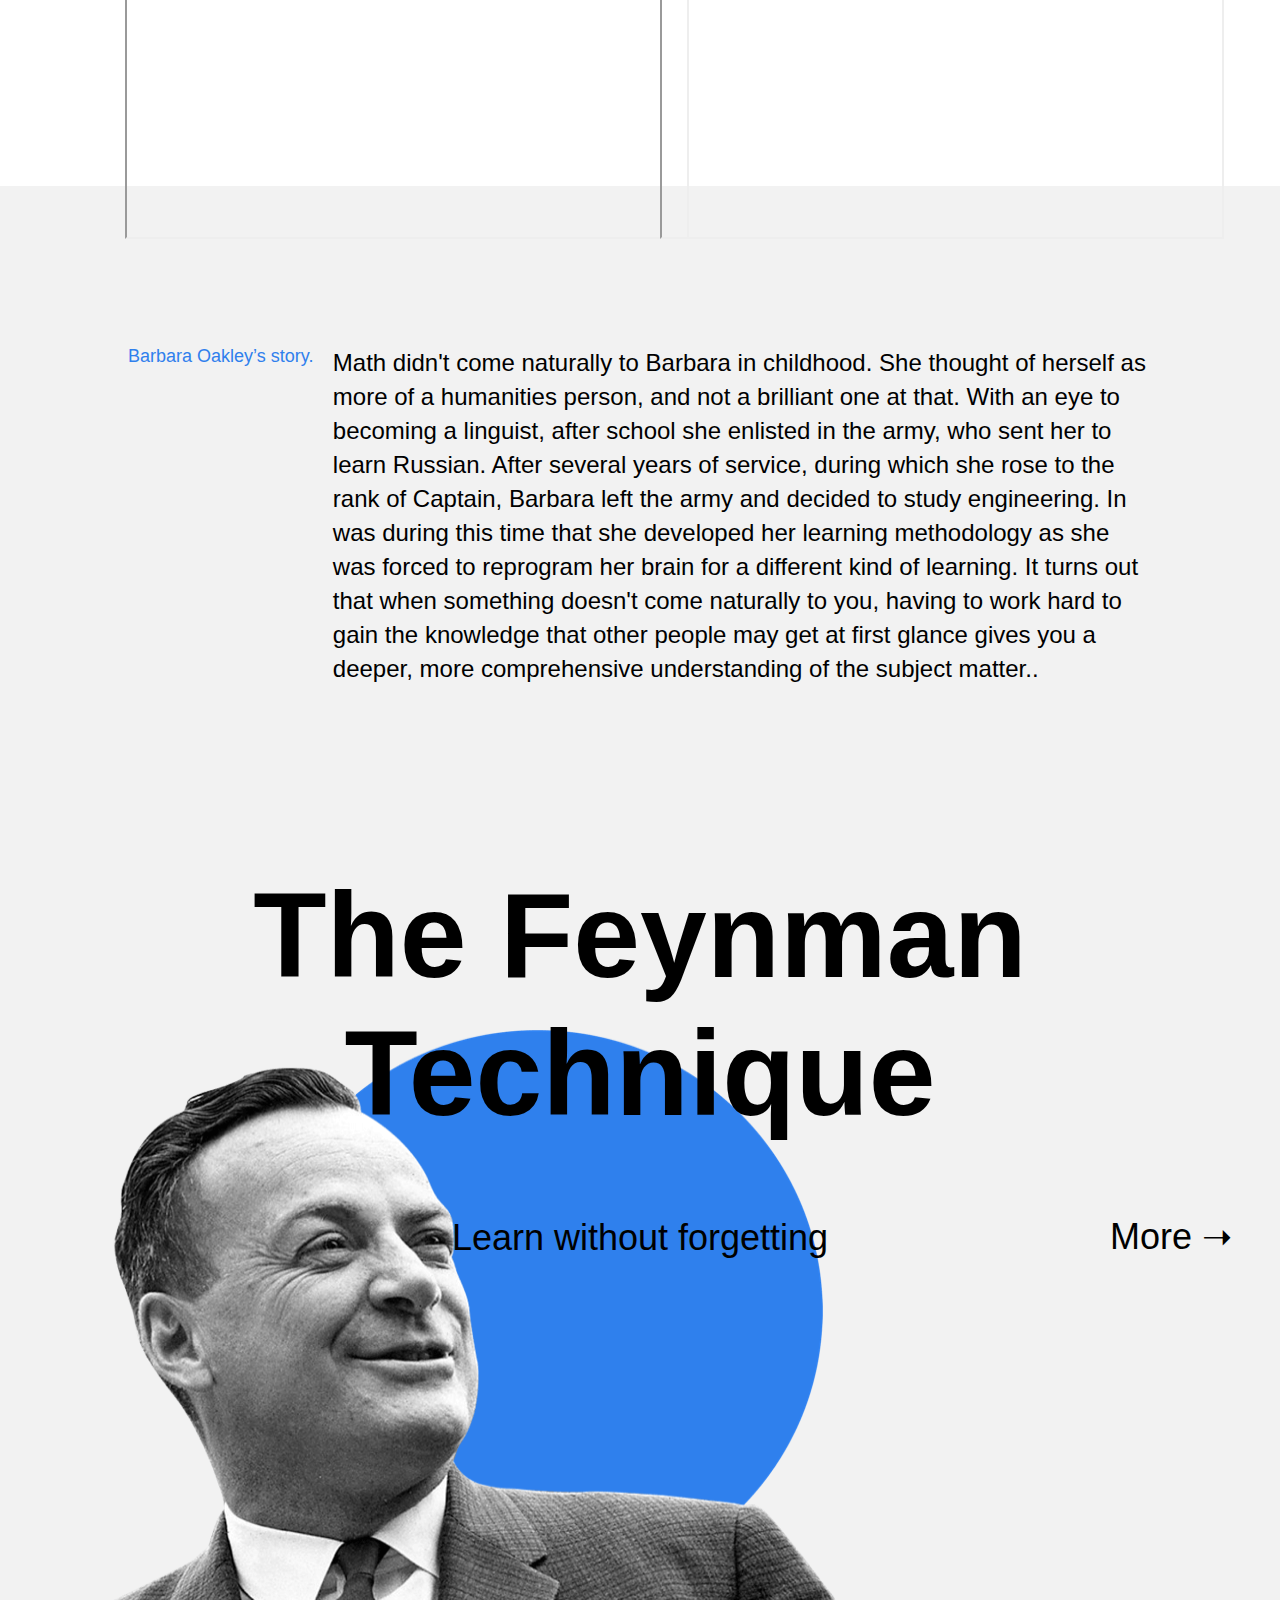
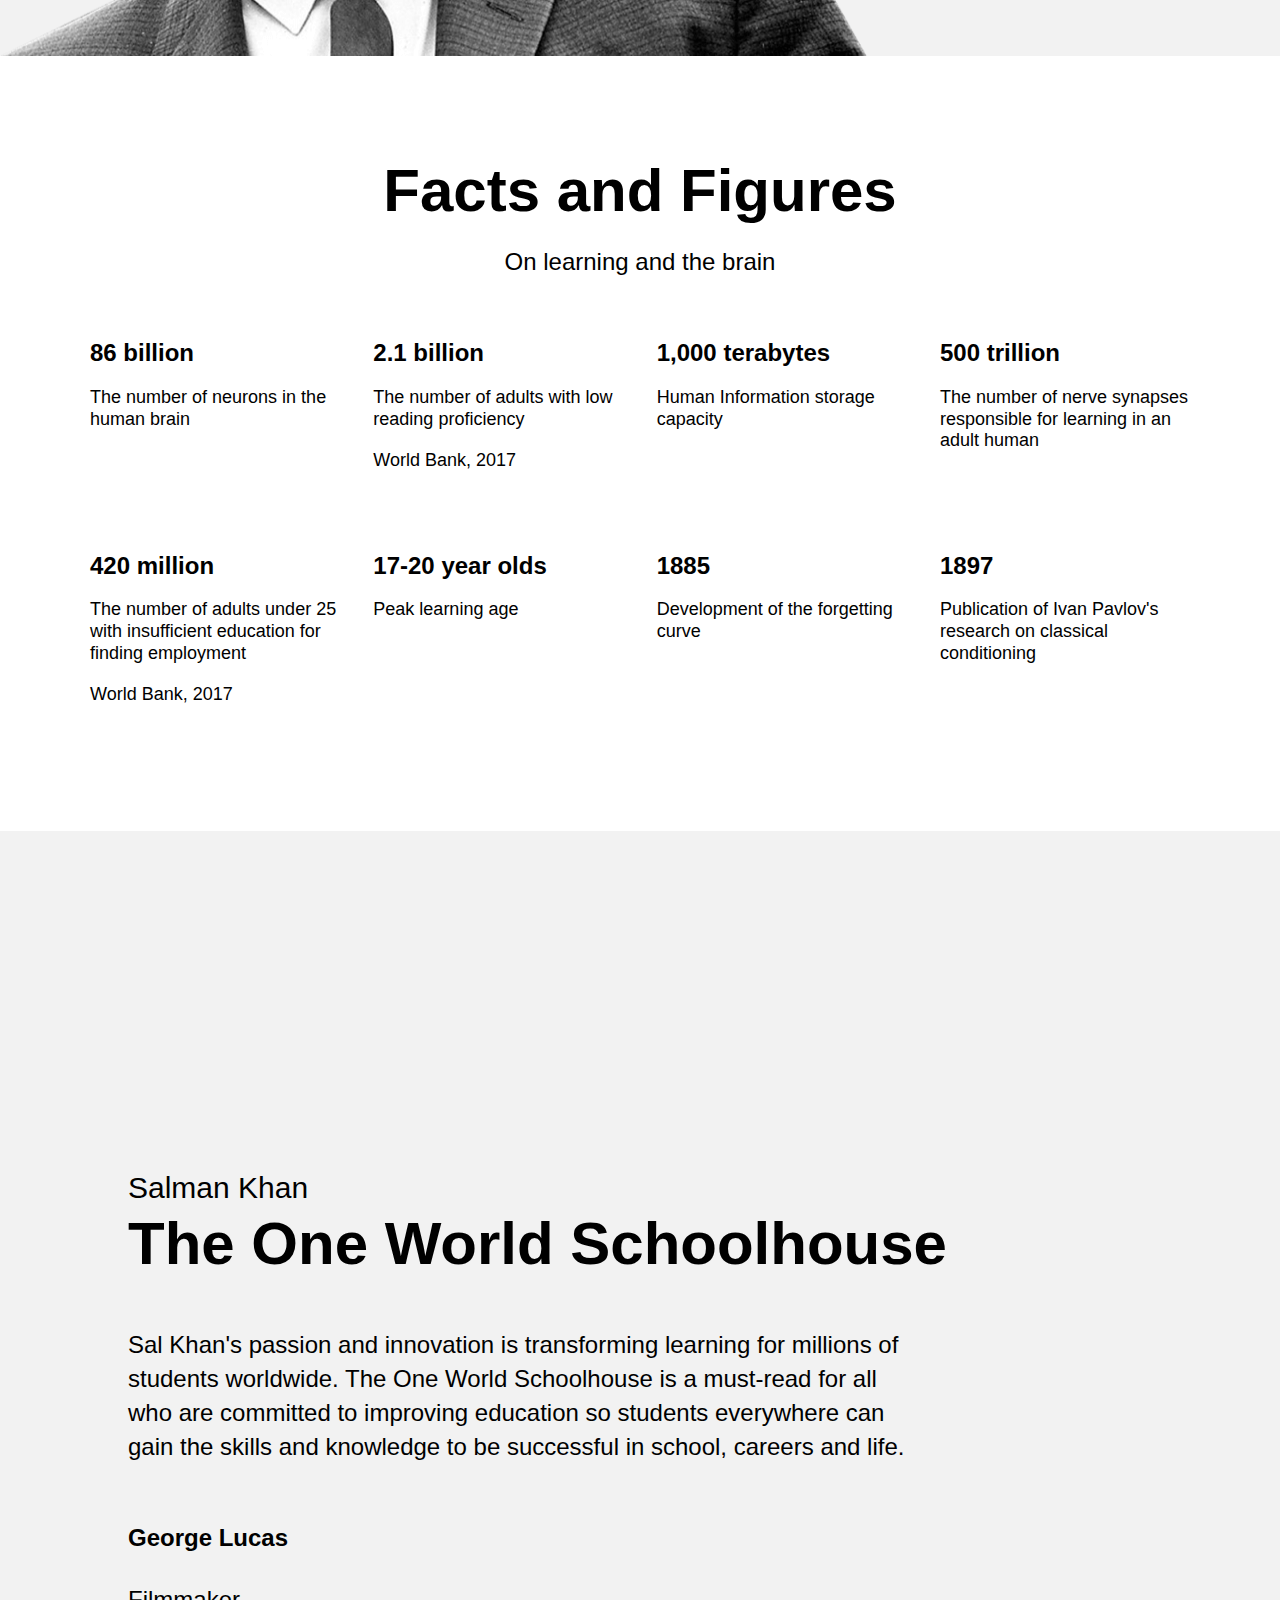
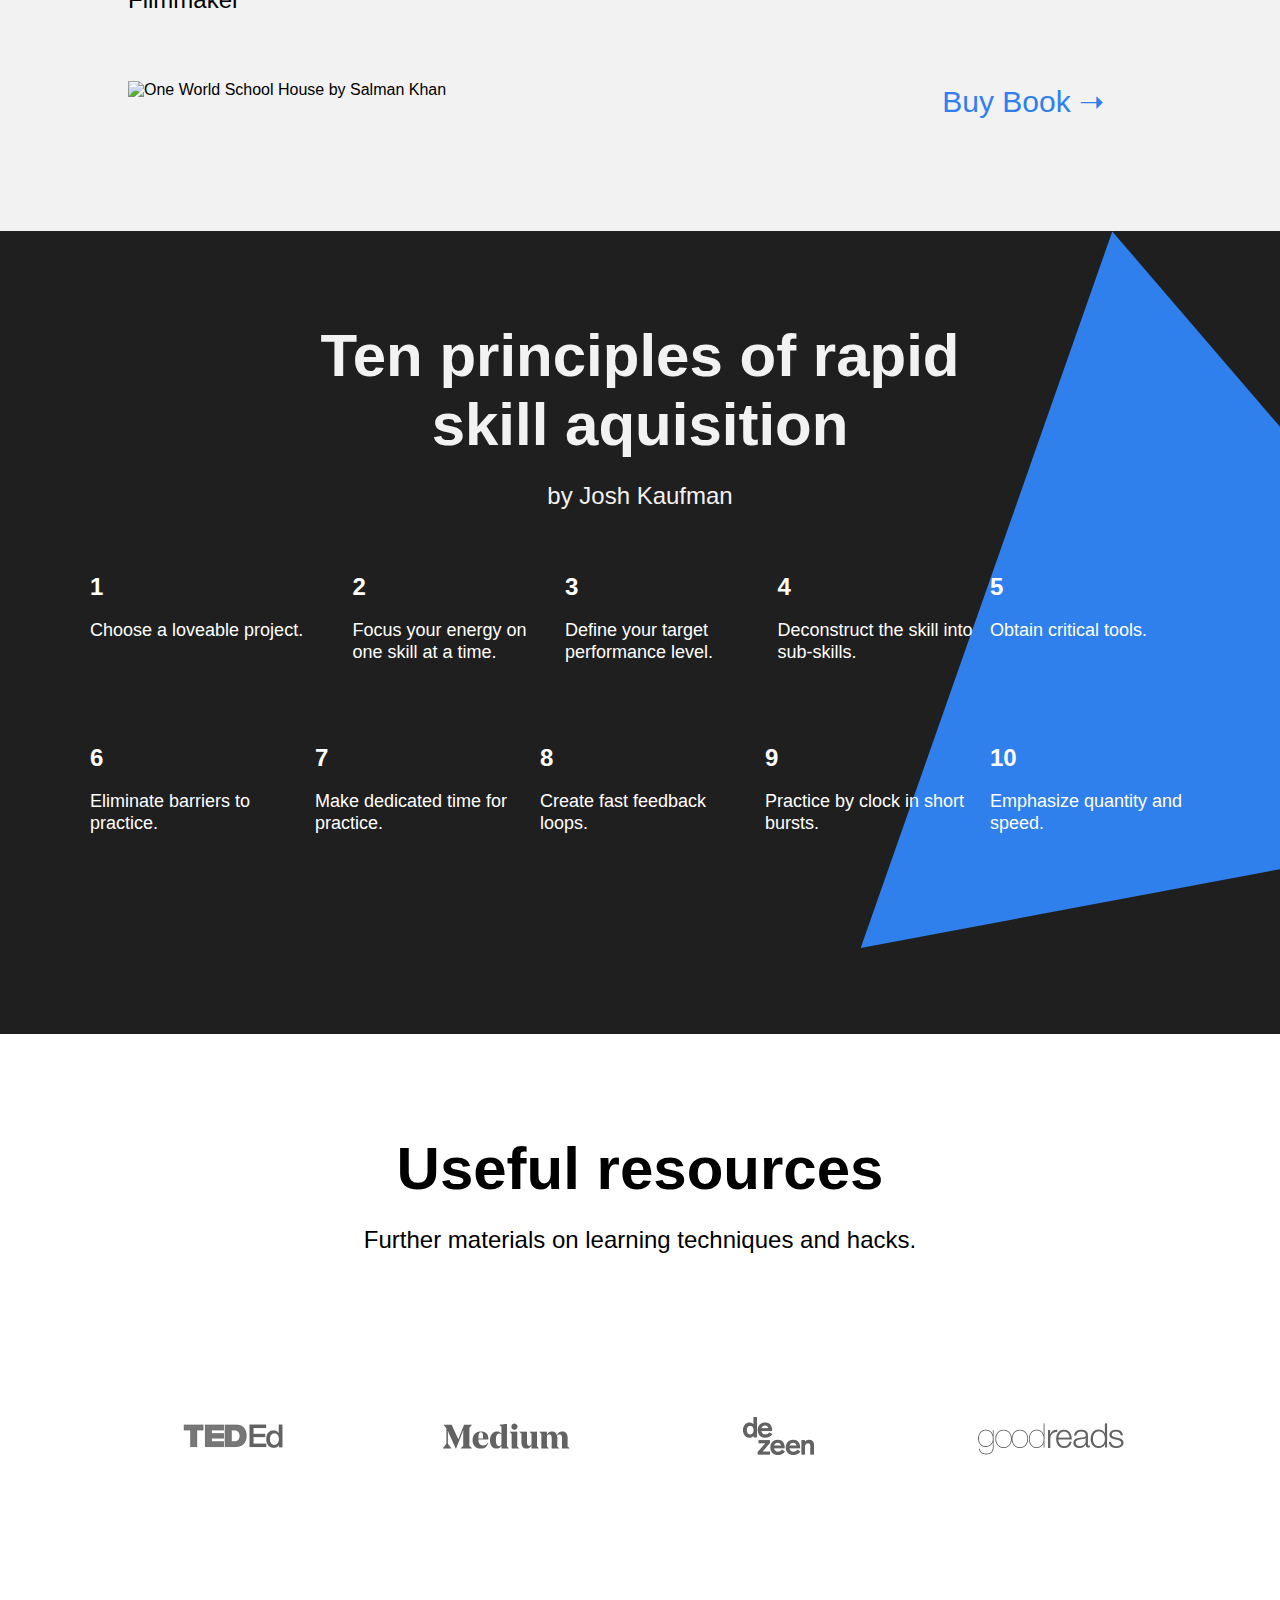
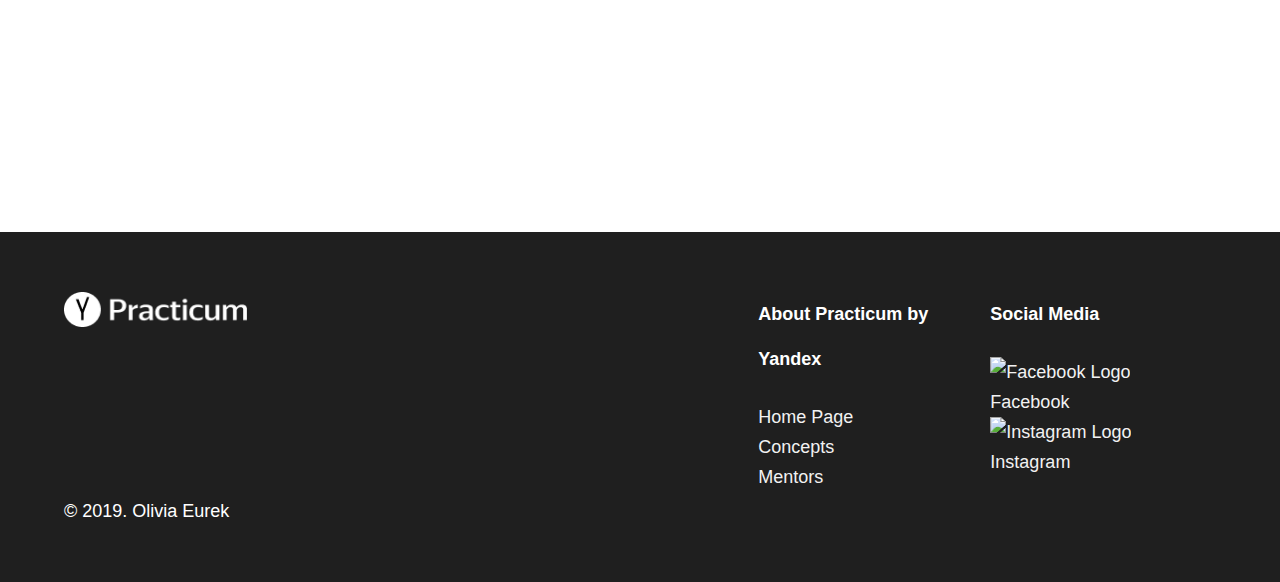
==== commit b4a183ee: "4" ====
--- a/index.html
+++ b/index.html
@@ -3,7 +3,7 @@
 <head>
     <meta charset="UTF-8">
     <meta name="viewport" content="width=device-width, initial-scale=1.0">
-    <link rel="stylesheet" href="pages/content.css">
+    <link rel="stylesheet" href="./blocks/root/root.css">
     <title>Learning how to learn</title>
 </head>
 <body>
@@ -11,7 +11,7 @@
         <header class="header">
             <img src="./images/logo_place_header.png" alt="Practicum Logo" class="logo logo_place_header">
                 <h1 class="header__title">Learning how to learn</h1>
-                    <p class="header__subtitle">The most effective, cutting-edge learning techniques that you can apply to your daily life.<a class="header__link" href="#"> Learn More ➝</a></p>
+                    <p class="header__subtitle">The most effective, cutting-edge learning techniques that you can apply to your daily life.<a class="header__link header__link:hover" href="#"> Learn More ➝</a></p>
                     
                 <img src="./images/header-image.png" alt="person standing on a hill" class="header__main-illustration ">
                 <div class="header__square-pic rotation"></div>
@@ -27,7 +27,63 @@
                     </div>
                 </div>
             </section>
-            <section class="digits">
+           <section class="techniques">
+               <h2 class="section-title">Learning Techniques</h2>
+               <p class="section-subtitle">Five Strategies from Barbara Oakley</p>
+                    <ul class="cards">
+                           <li class="cards__item">
+                                <img src="Images/cards-attention.png" alt="Book cover of 101 Essay That Will Change The Way You Think" class="cards cards__image">
+                                <h3 class="cards__title">Two Ways of Thinking</h3>
+                                <p class="cards__description">Deep understanding comes from being able to toggle back and forth between focused and diffused thinking.</p>
+                            </li> 
+                            <li class="cards__item">
+                                <img src="Images/cards-recall.png" alt="Boy statue thinking" class="cards cards__image">
+                                <h3 class="cards__title">Recall</h3>
+                                <p class="cards__description">Improving your ability to remember key bits of information helps to connect different parts of the brain.</p>
+                            </li> 
+                            <li class="cards__item">
+                                <img src="Images/cards-interliving.png" alt="Modern bridge" class="cards cards__image">
+                                <h3 class="cards__title">Interleaving</h3>
+                                <p class="cards__description">When you learn multiple skills at the same time, they reinforce each other.</p>
+                            </li>     
+                            <li class="cards__item">
+                                <img src="Images/cards-question.png" alt="Large room with many windows" class="cards cards__image">
+                                <h3 class="cards__title">Questions</h3>
+                                <p class="cards__description">When listening to your teacher, think up a good question, something that you're really itching to know.</p>
+                            </li>     
+                            <li class="cards__item">
+                                <img src="Images/cards-competence.png" alt="A stack of books" class="cards cards__image">
+                                <h3 class="cards__title">Illusion of Competence</h3>
+                                <p class="cards__description">Test yourself, write it down, tell other people, and repeat the process in different settings. Only then can you be truly certain you've understood something.</p>
+                            </li> 
+               </ul>
+           </section>
+           <section class="video">
+               <h2 class="section-title">TED talks</h2>
+               <p class="section-subtitle">For lovers of procrastination</p>
+               <ul class="video__iframes">
+                    <li class="video__iframe">
+                        <iframe width="560" height="315" src="https://www.youtube.com/embed/5MgBikgcWnY"  allow="accelerometer; autoplay; encrypted-media; gyroscope; picture-in-picture" allowfullscreen></iframe>
+                   </li>
+                    <li class="video__iframe">
+                        <iframe width="560" height="315" src="https://www.youtube.com/embed/arj7oStGLkU"   allow="accelerometer; autoplay; encrypted-media; gyroscope; picture-in-picture" allowfullscreen></iframe>
+                   </li>
+              </ul>
+           </section>
+           <section class="oakley">
+                <div class="two-columns">
+                    <h2 class="two-columns__brief">Barbara Oakley’s story.</h2>
+                    <div class="two-columns__main-text">
+                        <p class="two-columns__paragraph">Math didn't come naturally to Barbara in childhood. She thought of herself as more of a humanities person, and not a brilliant one at that. With an eye to becoming a linguist, after school she enlisted in the army, who sent her to learn Russian. After several years of service, during which she rose to the rank of Captain, Barbara left the army and decided to study engineering. In was during this time that she developed her learning methodology as she was forced to reprogram her brain for a different kind of learning. It turns out that when something doesn't come naturally to you, having to work hard to gain the knowledge that other people may get at first glance gives you a deeper, more comprehensive understanding of the subject matter..</p>
+                    </div>
+               </div>
+           </section>
+           <section class="feynman">
+                <h2 class="feynman__title">The Feynman Technique</h2>
+                <p class="feynman__subtitle">Learn without forgetting</p>
+                 <a class="feynman__link feynman__link:hover" href="#">More ➝</a>  
+            </section>
+                      <section class="digits">
                 <h2 class="section-title">Facts and Figures</h2>
                 <p class="section-subtitle">On learning and the brain</p>
                 <ul class="table">
@@ -67,12 +123,20 @@
                     </li>
                 </ul>
             </section>
-            <section class="feynman">
-                <h2 class="feynman__title">The Feynman Technique</h2>
-                <p class="feynman__subtitle">Learn without forgetting</p>
-                 <a class="feynman__link" href="#">More ➝</a>  
-            </section>
-            
+            <section class="khan">
+                <div class="khan khan__container">
+                    <p class="khan__author">Salman Khan </p>
+                    <h1 class="khan__title">The One World Schoolhouse</h1>
+                        <blockquote class="khan__quote">Sal Khan's passion and innovation is transforming learning for millions of students worldwide. The One World Schoolhouse is a must-read for all who are committed to improving education so students everywhere can gain the skills and knowledge to be successful in school, careers and life.</blockquote>
+                    <p class="khan__quote-author">George Lucas</p>
+                    <p class="khan__quote-author-subline">Filmmaker</p>
+                    <div class="khan__book-container">
+                        <img src="Images/khan-book.png" alt="One World School House by Salman Khan" class="khan__book-container khan__book-pic">
+                        <a class="khan__buy-link khan__buy-link:hover" href="#">Buy Book ➝</a>
+                    </div>
+                    
+                </div>
+           </section>  
             <section class="kaufman">
                 <div class="kaufman__triangle"></div>
                 <h2 class="section-title section-title_theme_dark">Ten principles of rapid skill aquisition</h2>
@@ -120,26 +184,44 @@
                     </li>
                 </ul>
             </section>
+           <section class="resources">
+               <h2 class="section-title">Useful resources</h2>
+               <p class="section-subtitle">Further materials on learning techniques and hacks.</p>
+               <ul class="resources__logo-zone">
+                    <li>
+                        <a href="https://ed.ted.com/" class="resources__logo-zone"><img src="Images/resources-tedED.png" alt="TedED Logo" class="resources__logo"></a>
+                    </li>
+                    <li>
+                        <a href="https://medium.com/" class="resources__logo-zone"><img src="Images/resources-Medium.png" alt="Medium Logo" class="resources__logo"></a>
+                    </li>
+                    <li>
+                        <a href="https://www.dezeen.com/" class="resources__logo-zone"> <img src="Images/resources-dezeen.png" alt="de zeen logo" class="resources__logo"></a>
+                    </li>
+                    <li>
+                        <a href="https://www.goodreads.com/" class="resources__logo-zone"><img src="Images/resources-goodreads.png" alt="Good Reads logo" class="resources__logo"></a>
+                    </li>
+               </ul>          
+           </section>
         </main>     
           <footer class="footer">
              <div class="footer__columns">
             <div class="footer__column footer__column_content_copyright">
-                <div class="logo logo_place_footer"></div>
+                <img src="Images/logo_place_footer.png" alt="Practicum Logo" class="logo logo_place_footer">
                 <p class="footer__author">&copy; 2019. Olivia Eurek</p>
               </div>
                 <div class="footer__column footer__column_content_info">
                     <h4 class="footer__column-heading">About Practicum by Yandex</h4>
-                        <ul class="footer__column-links">
-                            <li><a href="#" class="footer__column-link">Home Page</a></li>
-                            <li><a href="#" class="footer__column-link">Concepts</a></li>
-                            <li><a href="#" class="footer__column-link">Mentors</a></li>
+                        <ul class="footer__column-links footer__column-link:hover ">
+                            <li><a href="#" class="footer__column-link footer__column-link:hover">Home Page</a></li>
+                            <li><a href="#" class="footer__column-link footer__column-link:hover">Concepts</a></li>
+                            <li><a href="#" class="footer__column-link footer__column-link:hover">Mentors</a></li>
                         </ul>
                 </div>
                  <div class="footer__column footer__column_content-social">
                      <h4 class="footer__column-heading">Social Media</h4>
                      <ul class="footer__column-links">
-                         <li><a href="www.facebook.com" class="footer__column-link"><img src="./images/facebook_color_white.svg" class="footer__social-icon" alt="Facebook Logo">Facebook</a></li>
-                         <li><a href="www.instagram.com" class="footer__column-link"><img src="./images/instagram_color_white.svg" class="footer__social-icon" alt="Instagram Logo">Instagram</a></li>
+                         <li><a href="https://facebook.com" class="footer__column-link footer__column-link:hover"><img src="./images/facebook_color_white.svg" class="footer__social-icon" alt="Facebook Logo">Facebook</a></li>
+                         <li><a href="https://www.instagram.com" class="footer__column-link footer__column-link:hover"><img src="./images/instagram_color_white.svg" class="footer__social-icon" alt="Instagram Logo">Instagram</a></li>
                     </ul>
                  </div>
               </div>
--- a/blocks/root/root.css
+++ b/blocks/root/root.css
@@ -0,0 +1,71 @@
+@import url("../../vendor/normalize.css");
+@import url("../cards/cards.css");
+@import url("../cards/__description/cards__description.css");
+@import url("../cards/__image/cards__image.css");
+@import url("../cards/__item/cards__item.css");
+@import url("../cards/__title/cards__title.css");
+@import url("../description/description.css");
+@import url("../digits/digits.css");
+@import url("../feynman/__link/feynman__link.css");
+@import url("../feynman/__subtitle/feynman__subtitle.css");
+@import url("../feynman/__title/feynman__title.css");
+@import url("../feynman/feynman.css");
+@import url("../footer/footer.css");
+@import url("../footer/__author/footer__author.css");
+@import url("../footer/__column/footer__column.css");
+@import url("../footer/__column/_content_copyright/footer__column_content_copyright.css");
+@import url("../footer/__column/_content_info/ooter__column_content_info.css");
+@import url("../footer/__column/_content_social/ooter__column_content_social.css");
+@import url("../footer/__column-link/footer__column-link.css");
+@import url("../footer/__column-links/footer__column-links.css");
+@import url("../footer/__columns/footer__columns.css");
+@import url("../footer/__social-icon/footer__social-icon.css");
+@import url("../footer/__column-heading/footer__column-heading.css");
+@import url("../header/header.css");
+@import url("../header/__link/header__link.css");
+@import url("../header/__main-illustration/header__main-illustration.css");
+@import url("../header/__square-pic/header__square-pic.css");
+@import url("../header/__subtitle/header__subtitle.css");
+@import url("../header/__title/header__title.css");
+@import url("../kaufman/kaufman.css");
+@import url("../kaufman/__triangle/kaurfman__triangle.css");
+@import url("../khan/khan.css");
+@import url("../khan/__author/khan__author.css");
+@import url("../khan/__book-container/khan__book-container.css");
+@import url("../khan/__book-pic/khan__book-pic.css");
+@import url("../khan/__buy-link/khan__buy-link.css");
+@import url("../khan/__container/khan__container.css");
+@import url("../khan/__quote/khan__quote.css");
+@import url("../khan/__quote-author/khan__quote-author.css");
+@import url("../khan/__quote-author-subline/khan__quote-author-subline.css");
+@import url("../khan/__title/khan__title.css");
+@import url("../logo/_place/logo_place_footer.css");
+@import url("../logo/_place/logo_place_header.css");
+@import url("../oakley/oakley.css");
+@import url("../resources/resources.css");
+@import url("../resources/__logo/resources__logo.css");
+@import url("../resources/__logo-zone/resources__logo-zone.css");
+@import url("../section-title/section-title.css");
+@import url("../section-title/_theme_dark/section-title_theme_dark.css");
+@import url("../section-subtitle/section-subtitle.css");
+@import url("../section-subtitle/_theme_dark/section-subtitle_theme_dark.css");
+@import url("../table/table.css");
+@import url("../table/__cell/_theme/table__cell_theme_dark.css");
+@import url("../table/__cell/table__cell.css");
+@import url("../table/__heading/_theme/table__heading_theme_dark.css");
+@import url("../table/__heading/table__heading.css");
+@import url("../table/__text/_theme/table__text_theme_dark.css");
+@import url("../table/__text/table__text.css");
+@import url("../table/_theme_dark/table_theme_dark.css");
+@import url("../techniques/techniques.css");
+@import url("../two-columns/two-columns.css");
+@import url("../two-columns/__brief/two-columns__brief.css");
+@import url("../two-columns/__main-text/two-columns__main-text.css");
+@import url("../two-columns/__paragraph/two-columns__paragraph.css");
+@import url("../two-columns/__span-accent/two-columns__span-accent.css");
+@import url("../video/video.css");
+@import url("../video/__iframe/video__iframe.css");
+@import url("../video/__iframes/video__iframes.css");
+@import url("../page/page.css");
+@import url("../rotation/rotation.css");
+
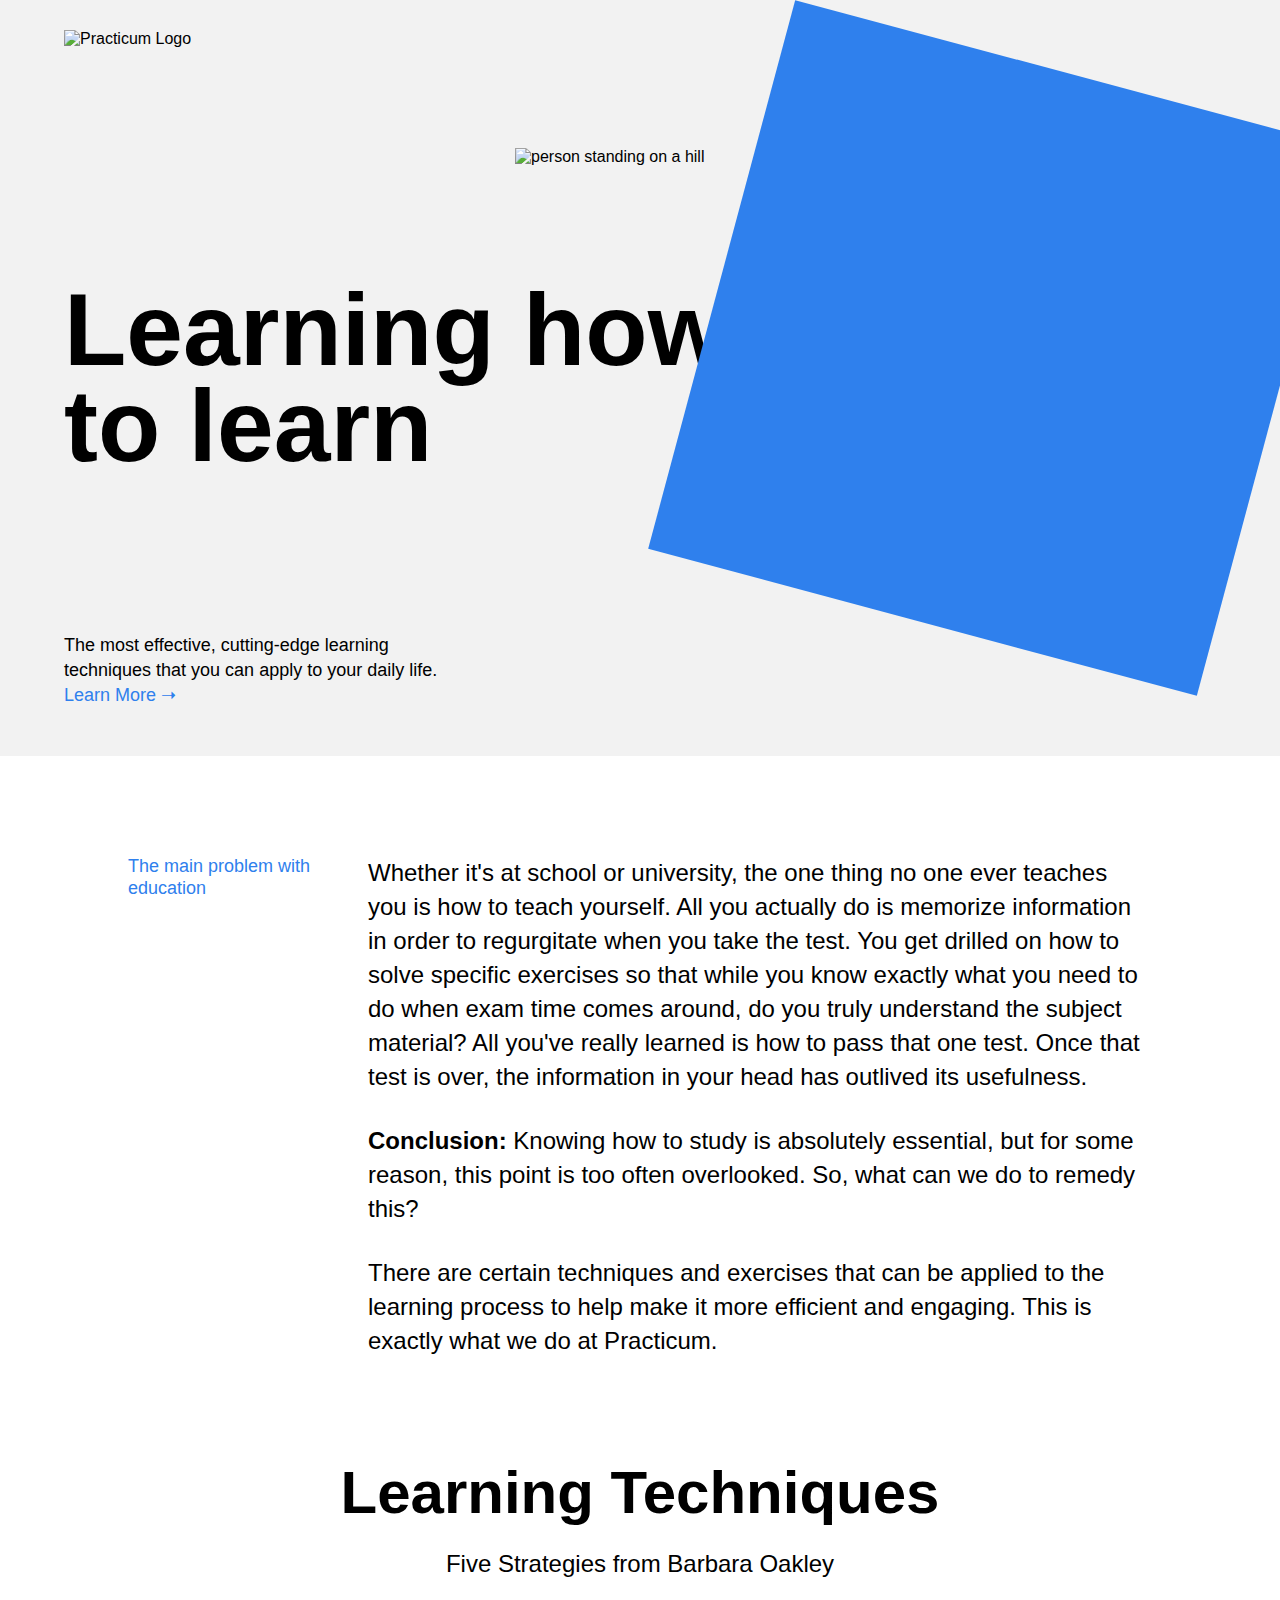
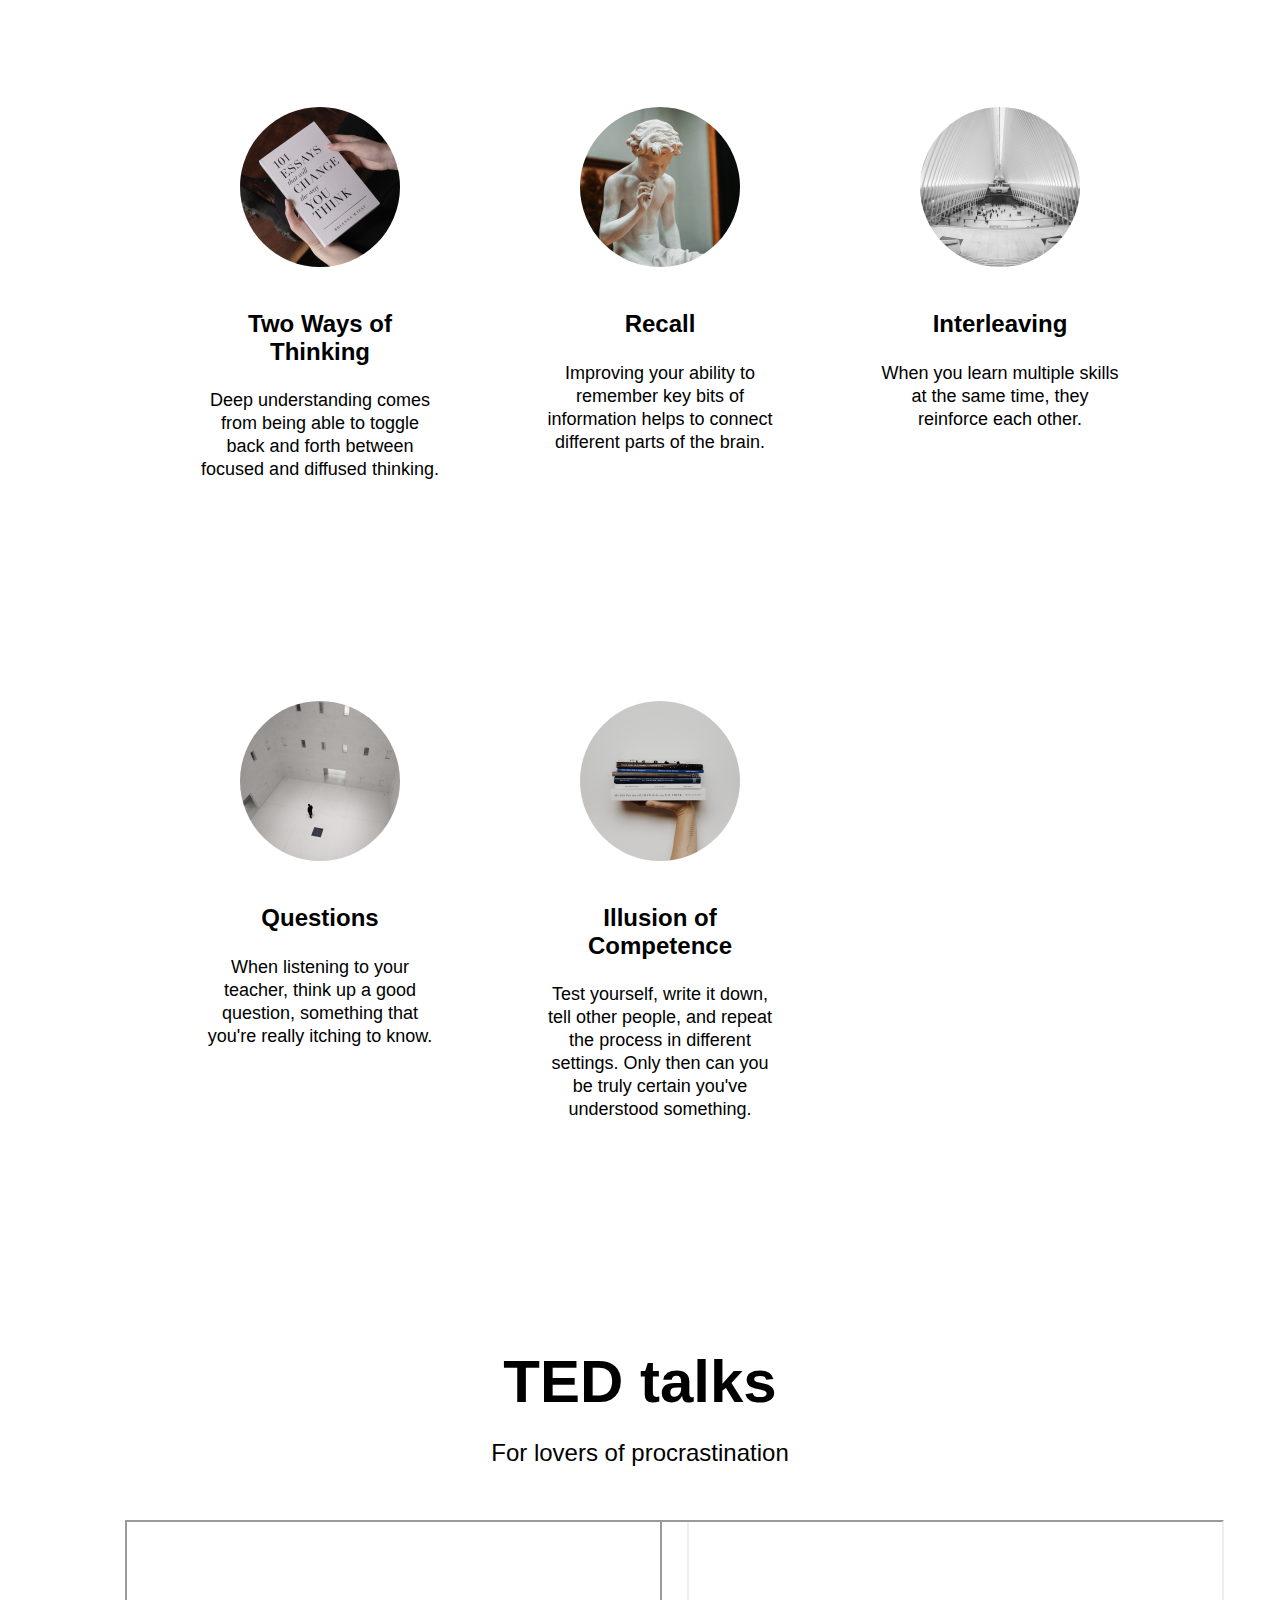
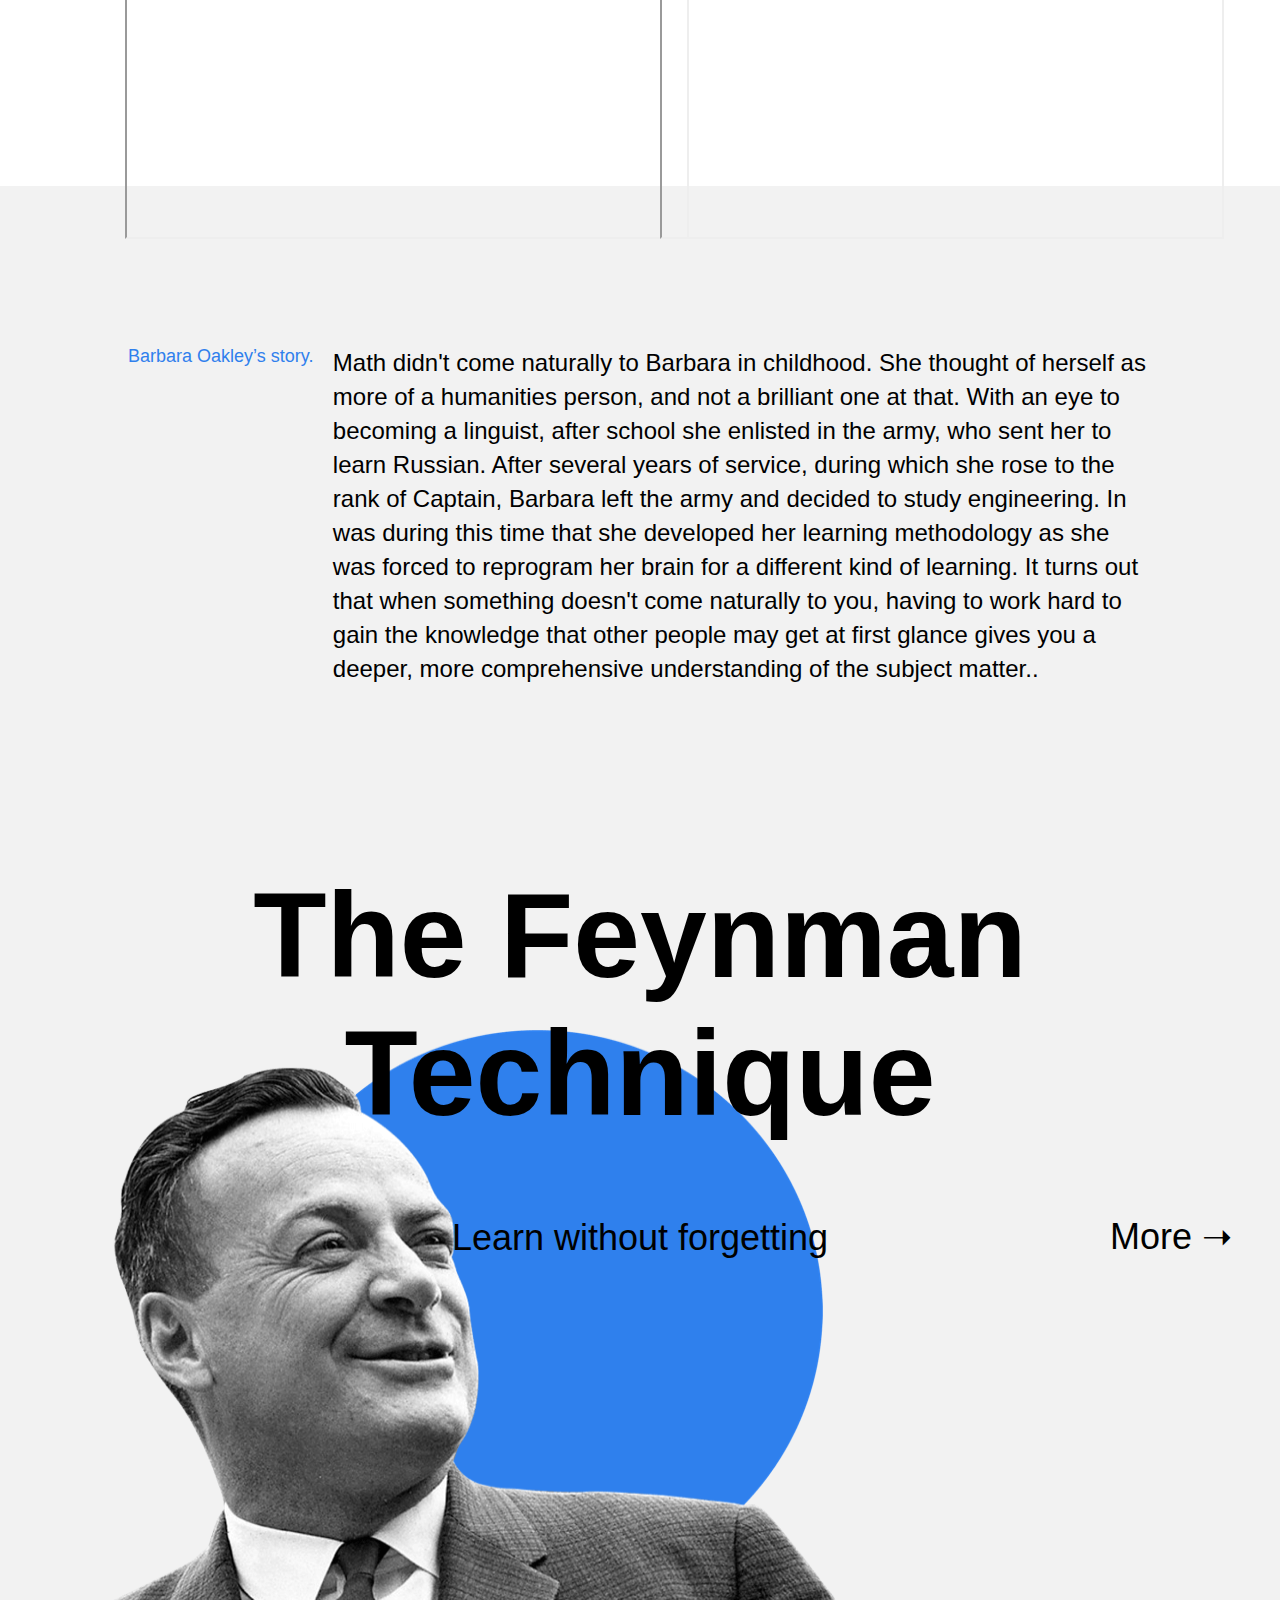
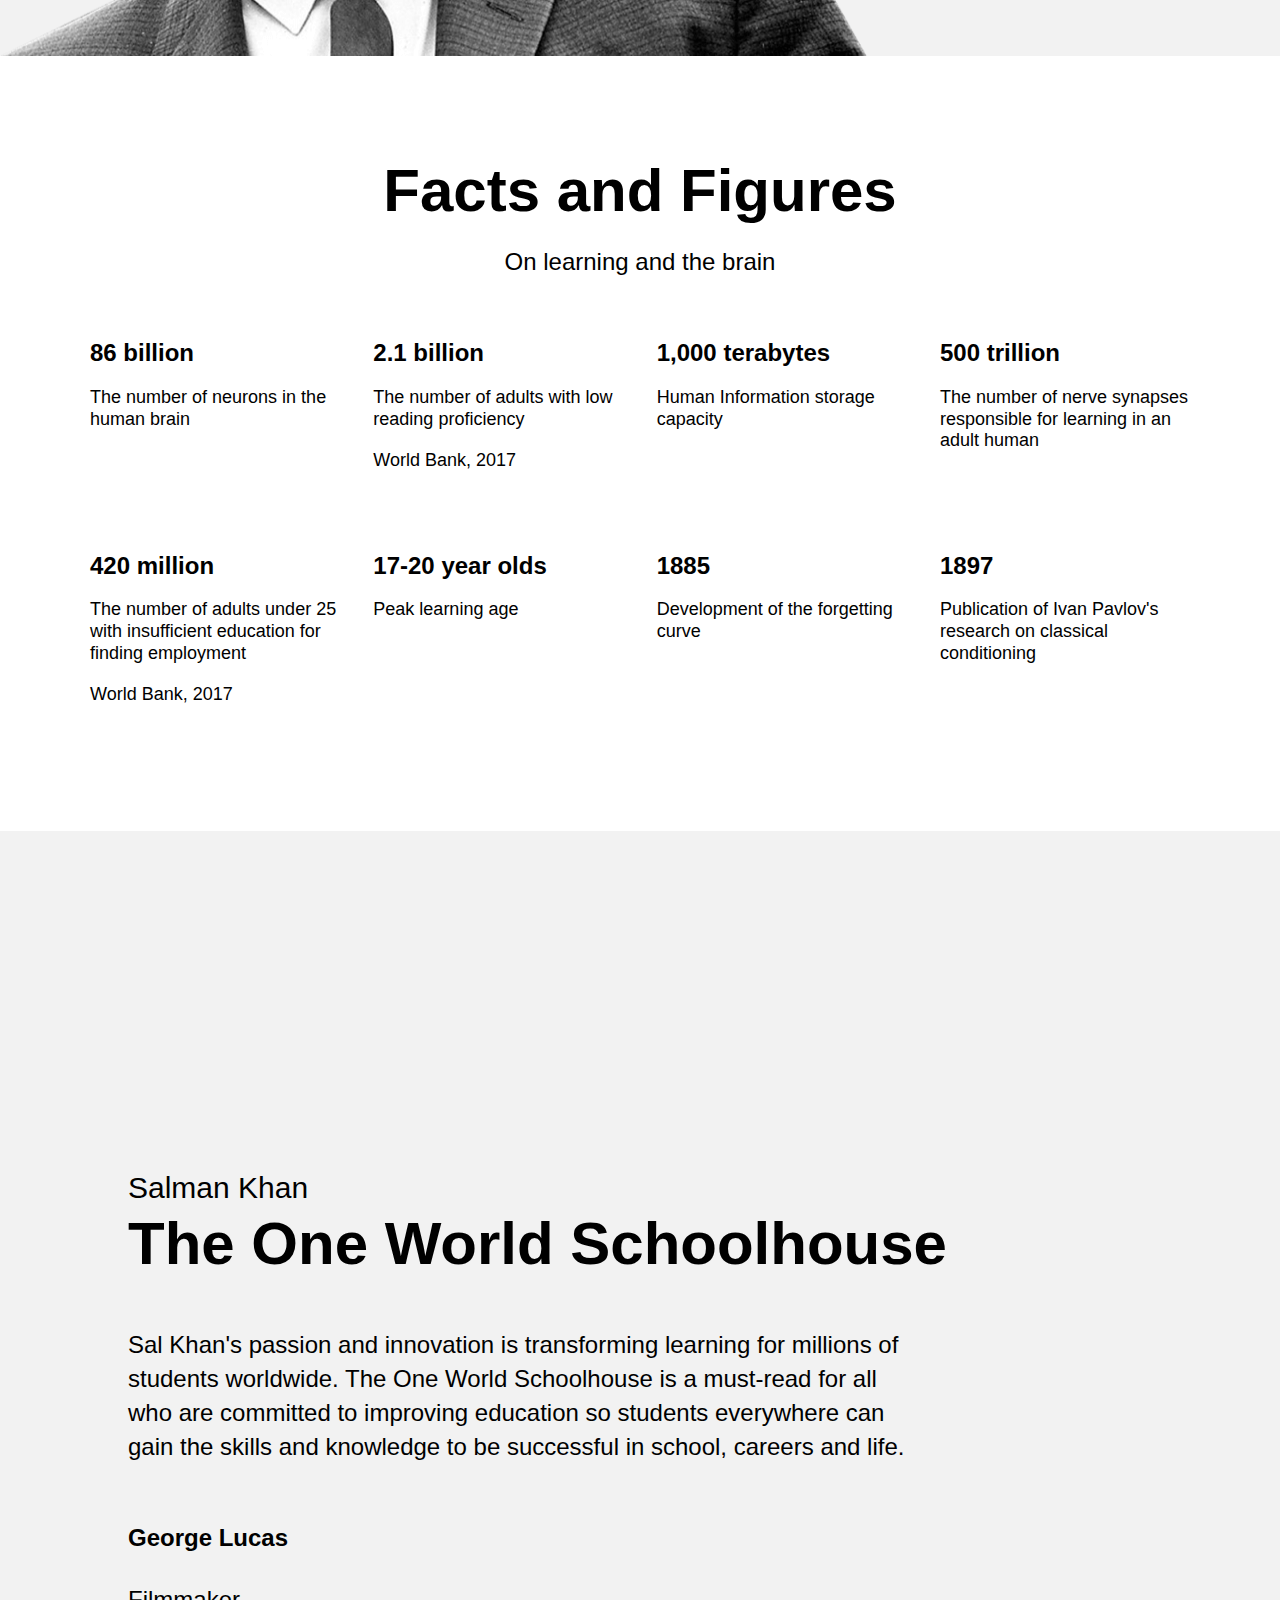
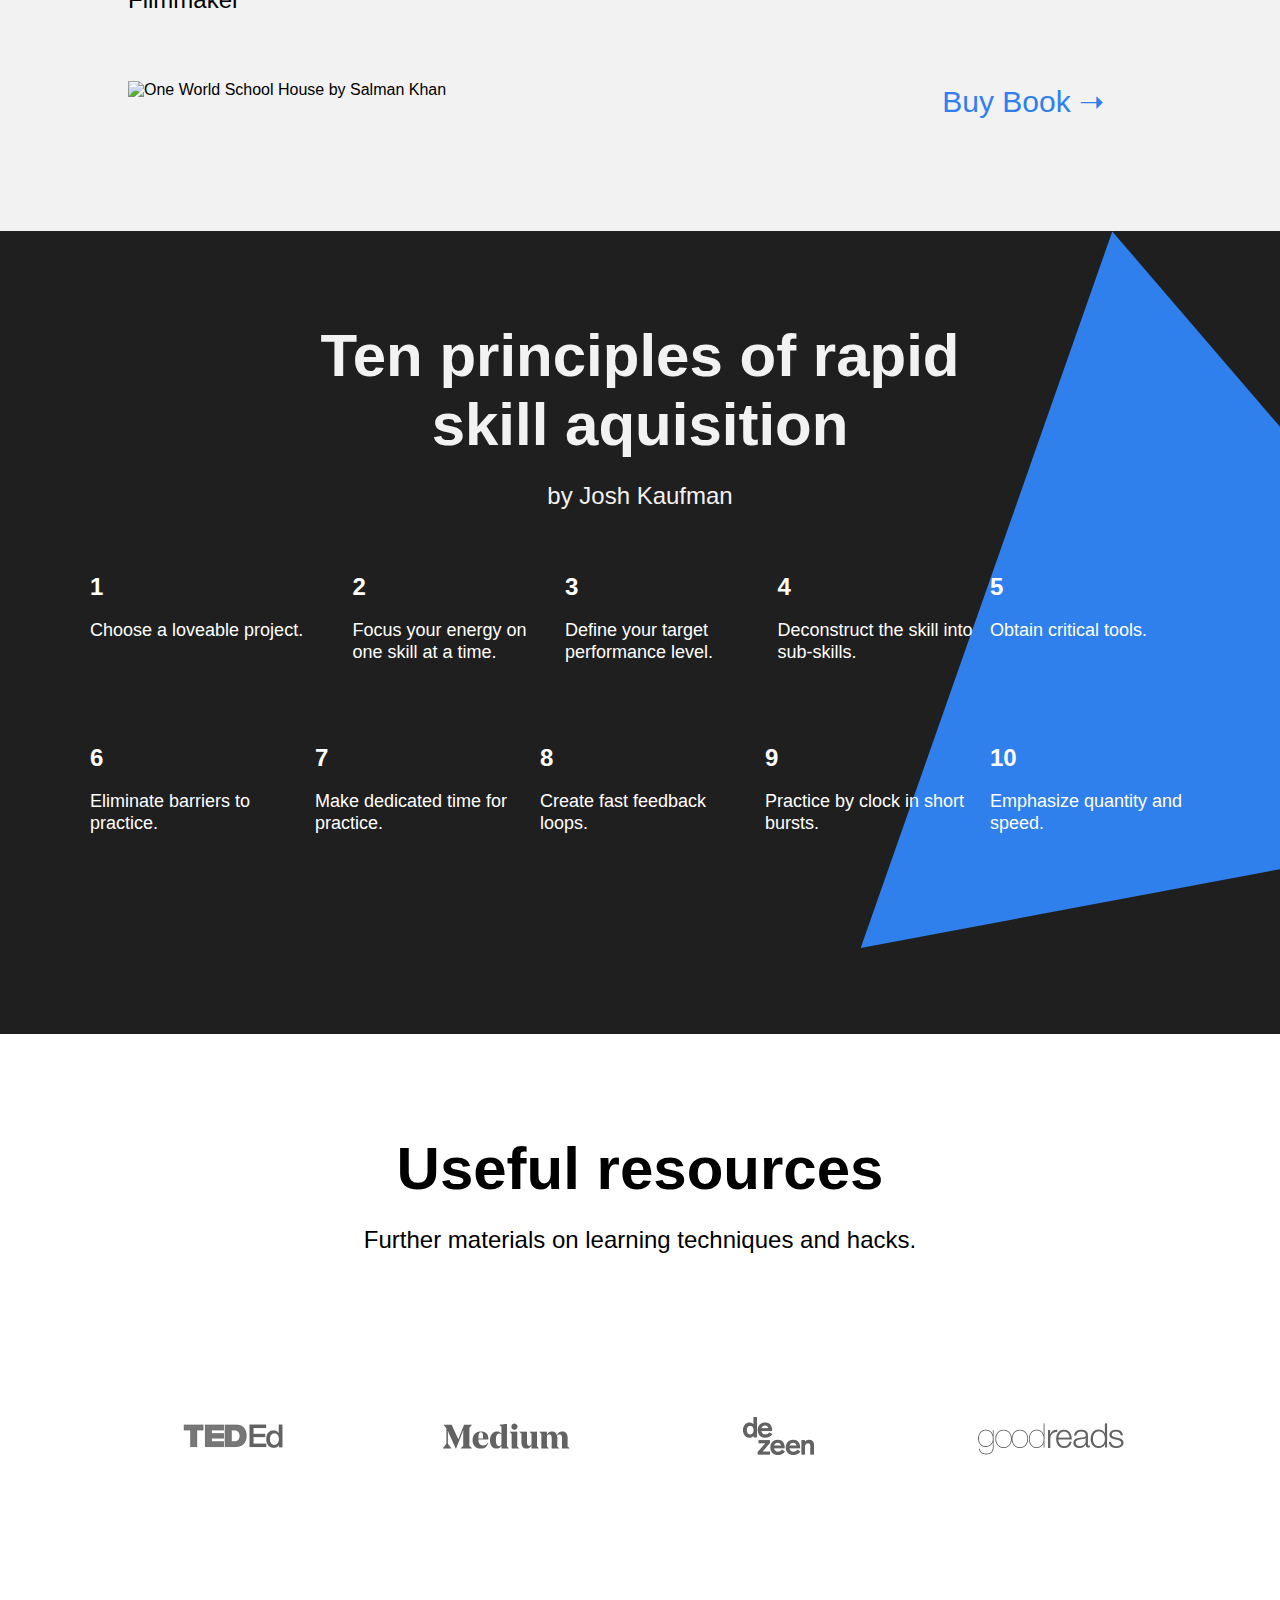
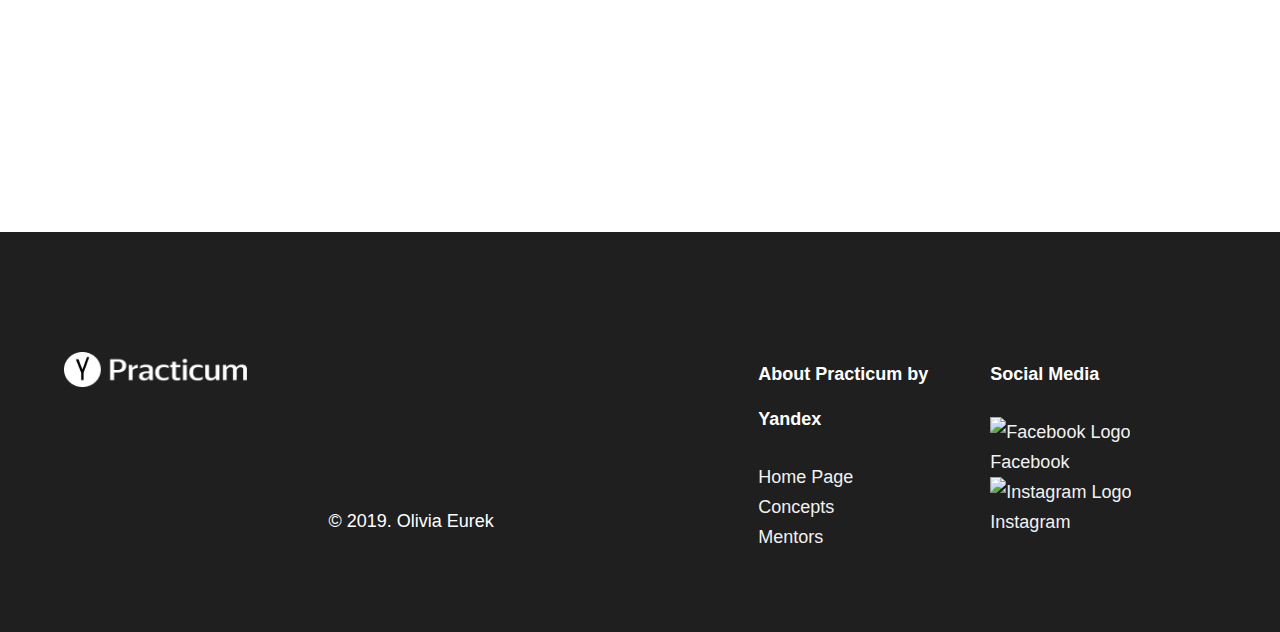
==== commit f40d277e: "5" ====
--- a/index.html
+++ b/index.html
@@ -126,7 +126,7 @@
             <section class="khan">
                 <div class="khan khan__container">
                     <p class="khan__author">Salman Khan </p>
-                    <h1 class="khan__title">The One World Schoolhouse</h1>
+                    <h2 class="khan__title">The One World Schoolhouse</h2>
                         <blockquote class="khan__quote">Sal Khan's passion and innovation is transforming learning for millions of students worldwide. The One World Schoolhouse is a must-read for all who are committed to improving education so students everywhere can gain the skills and knowledge to be successful in school, careers and life.</blockquote>
                     <p class="khan__quote-author">George Lucas</p>
                     <p class="khan__quote-author-subline">Filmmaker</p>
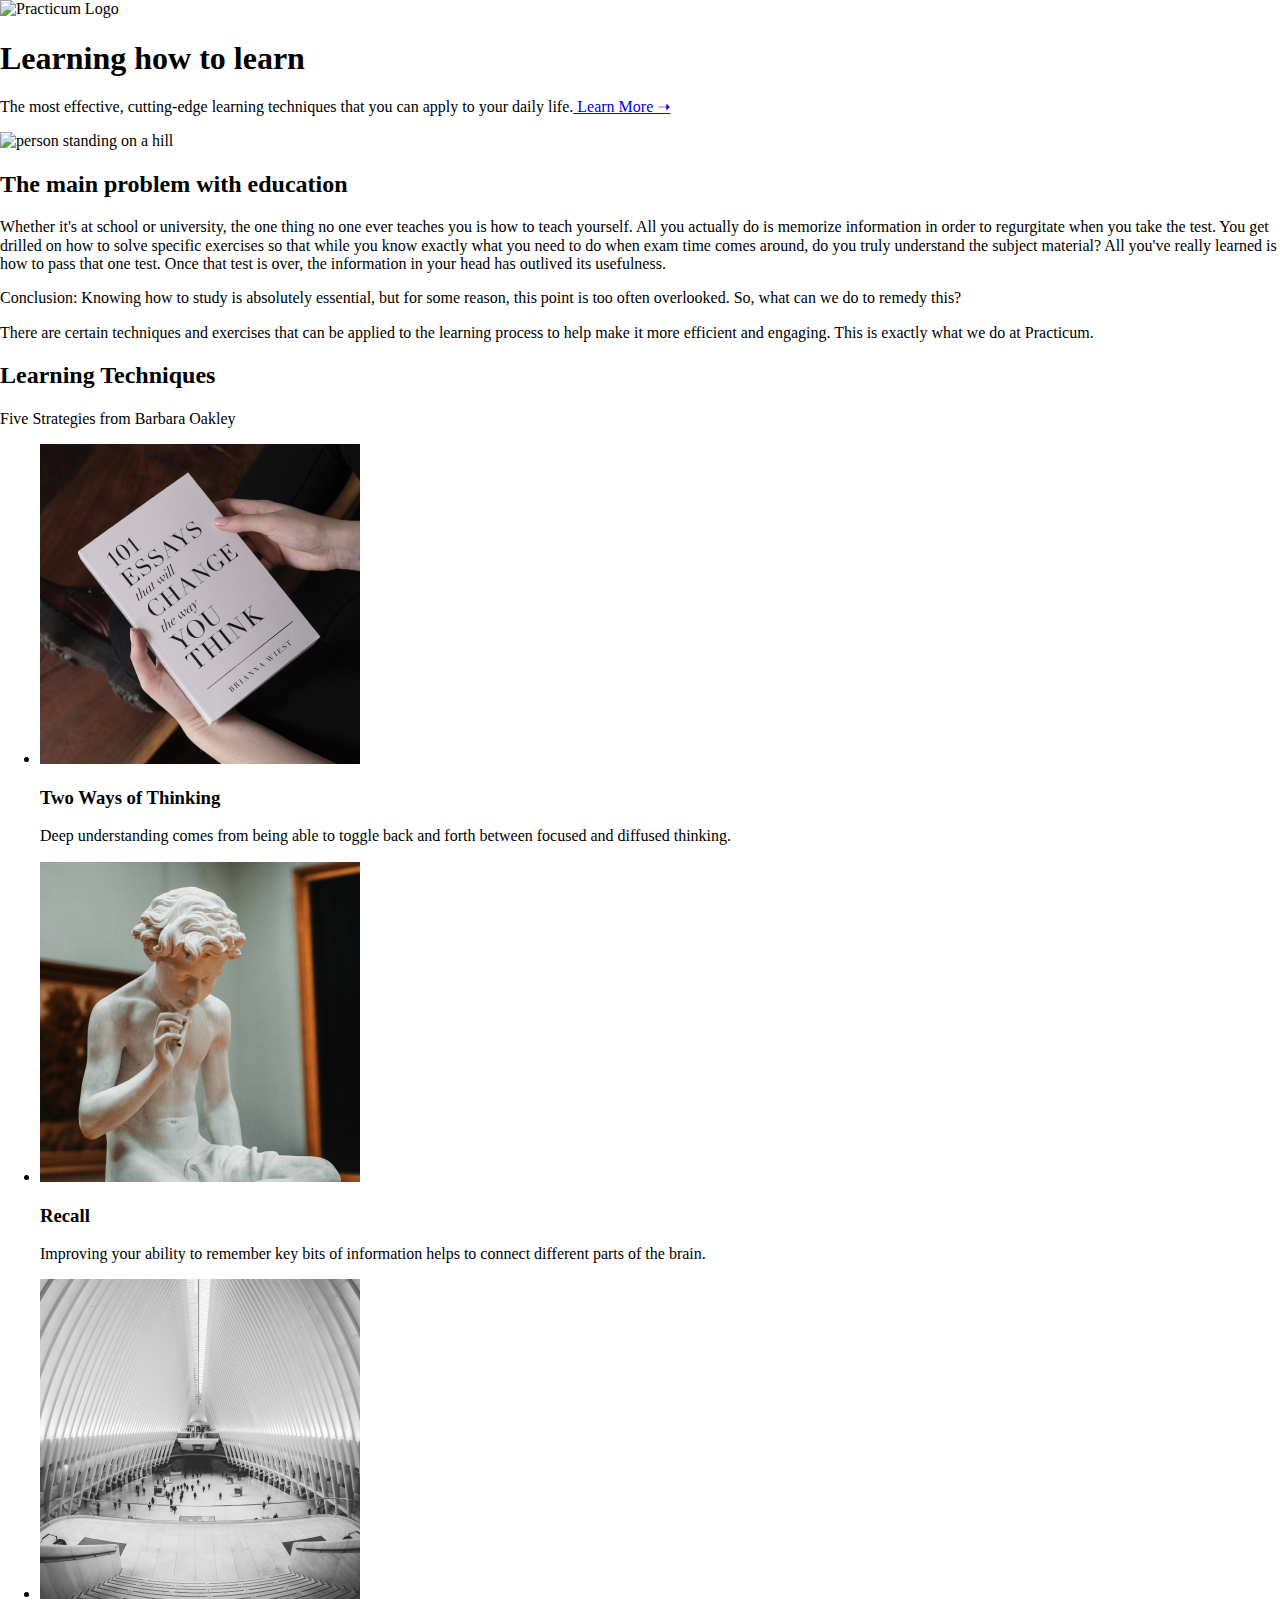
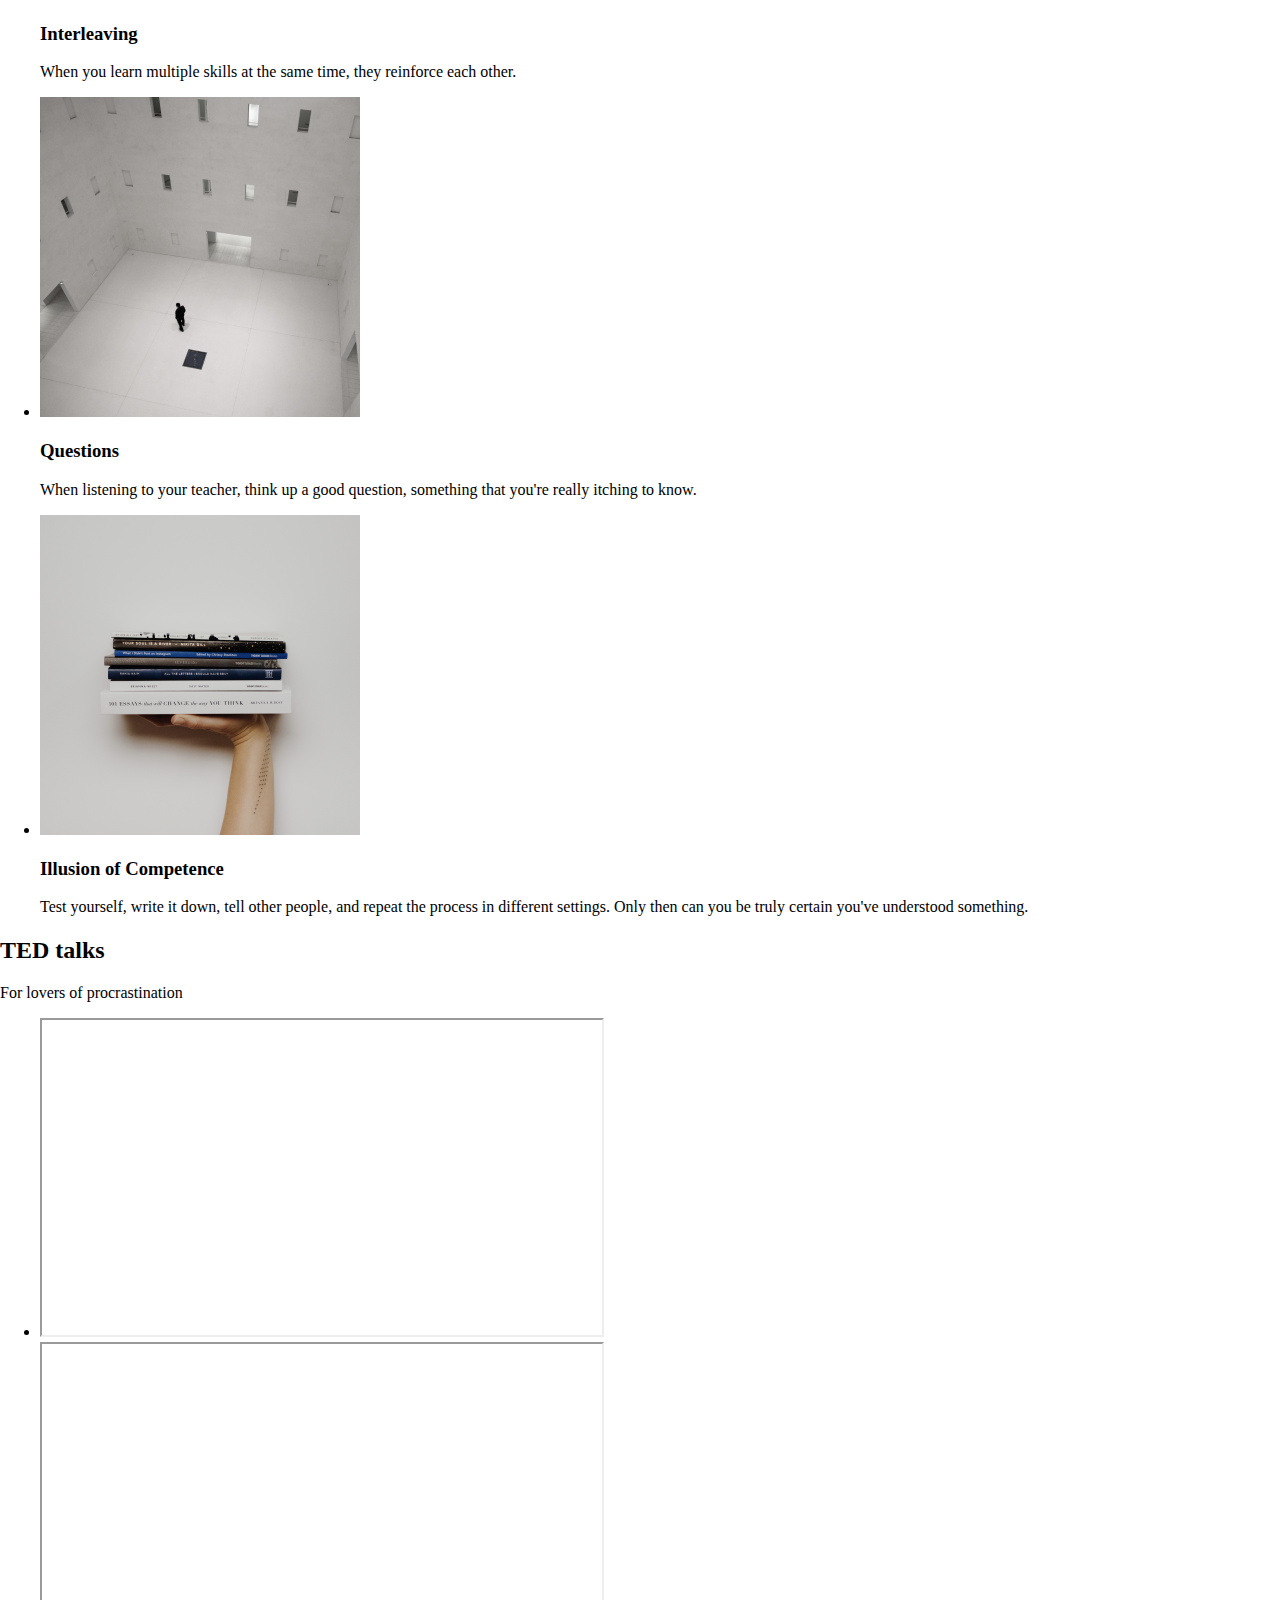
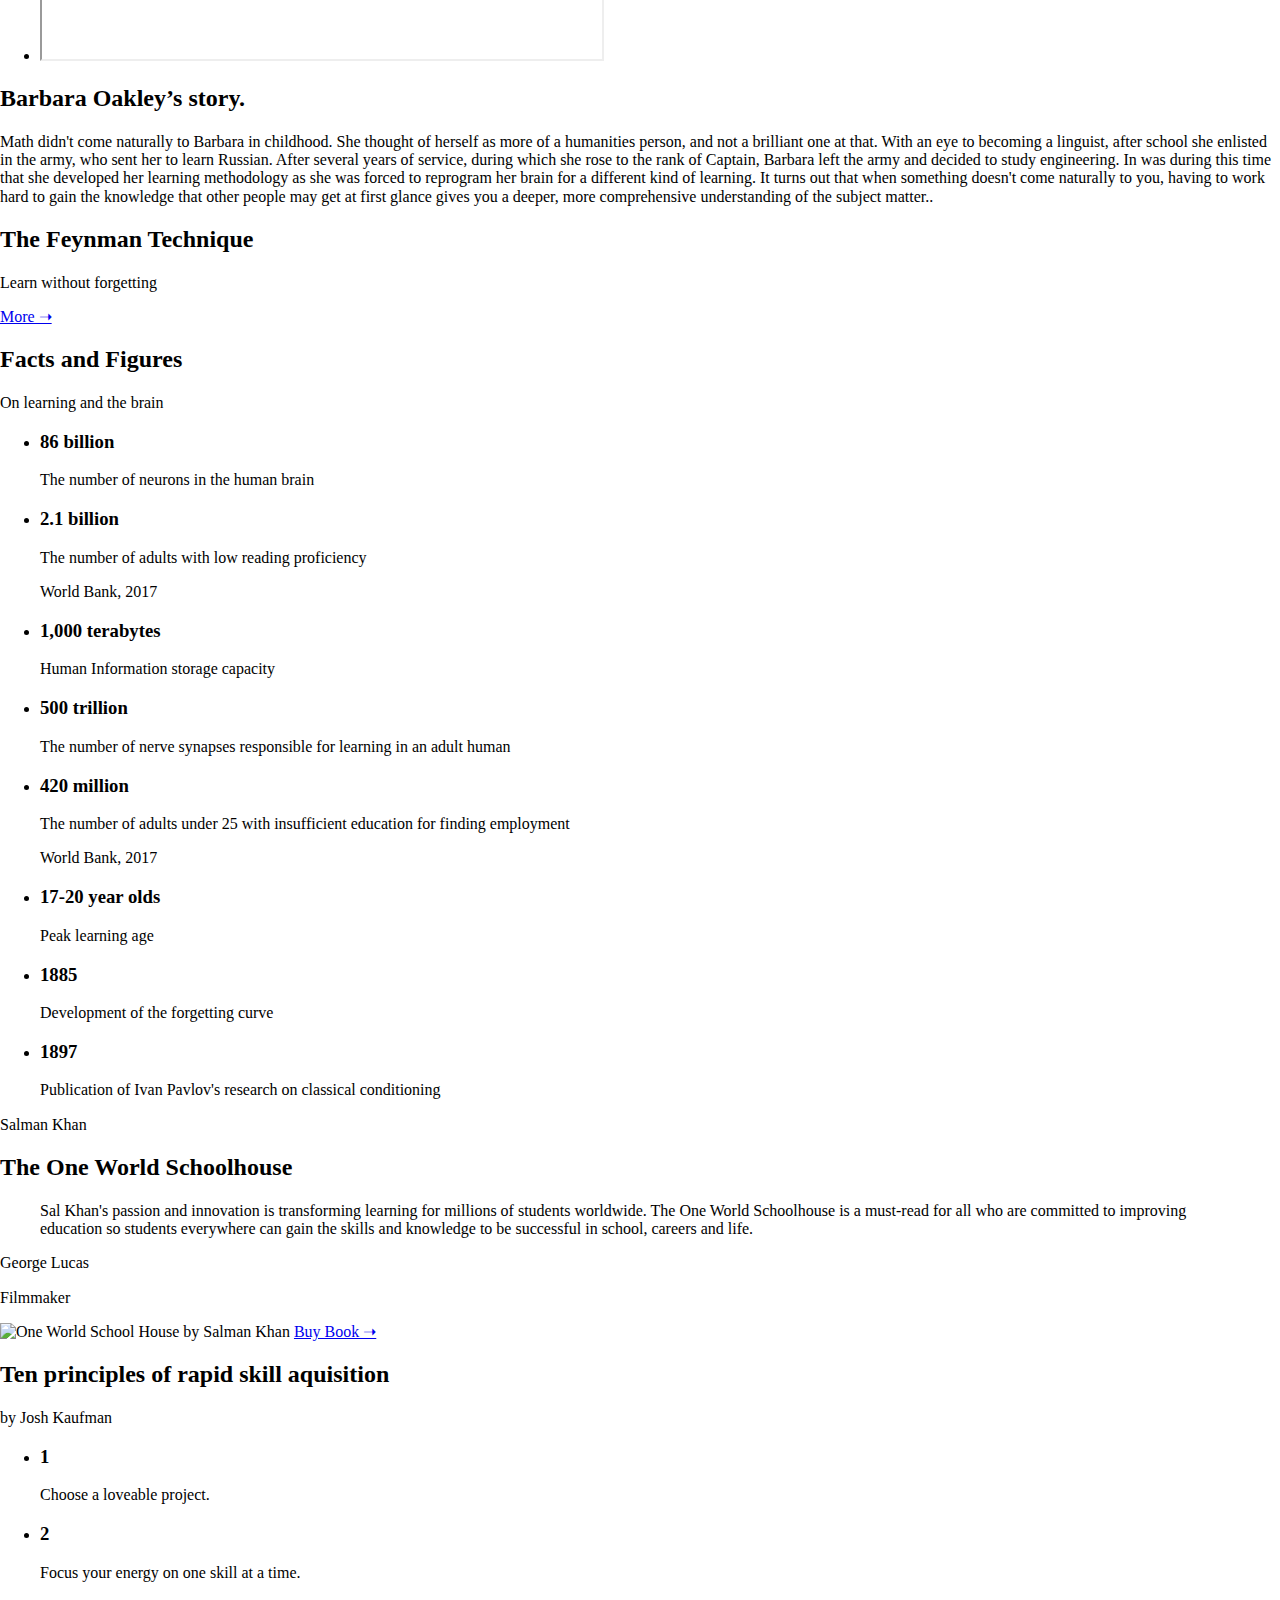
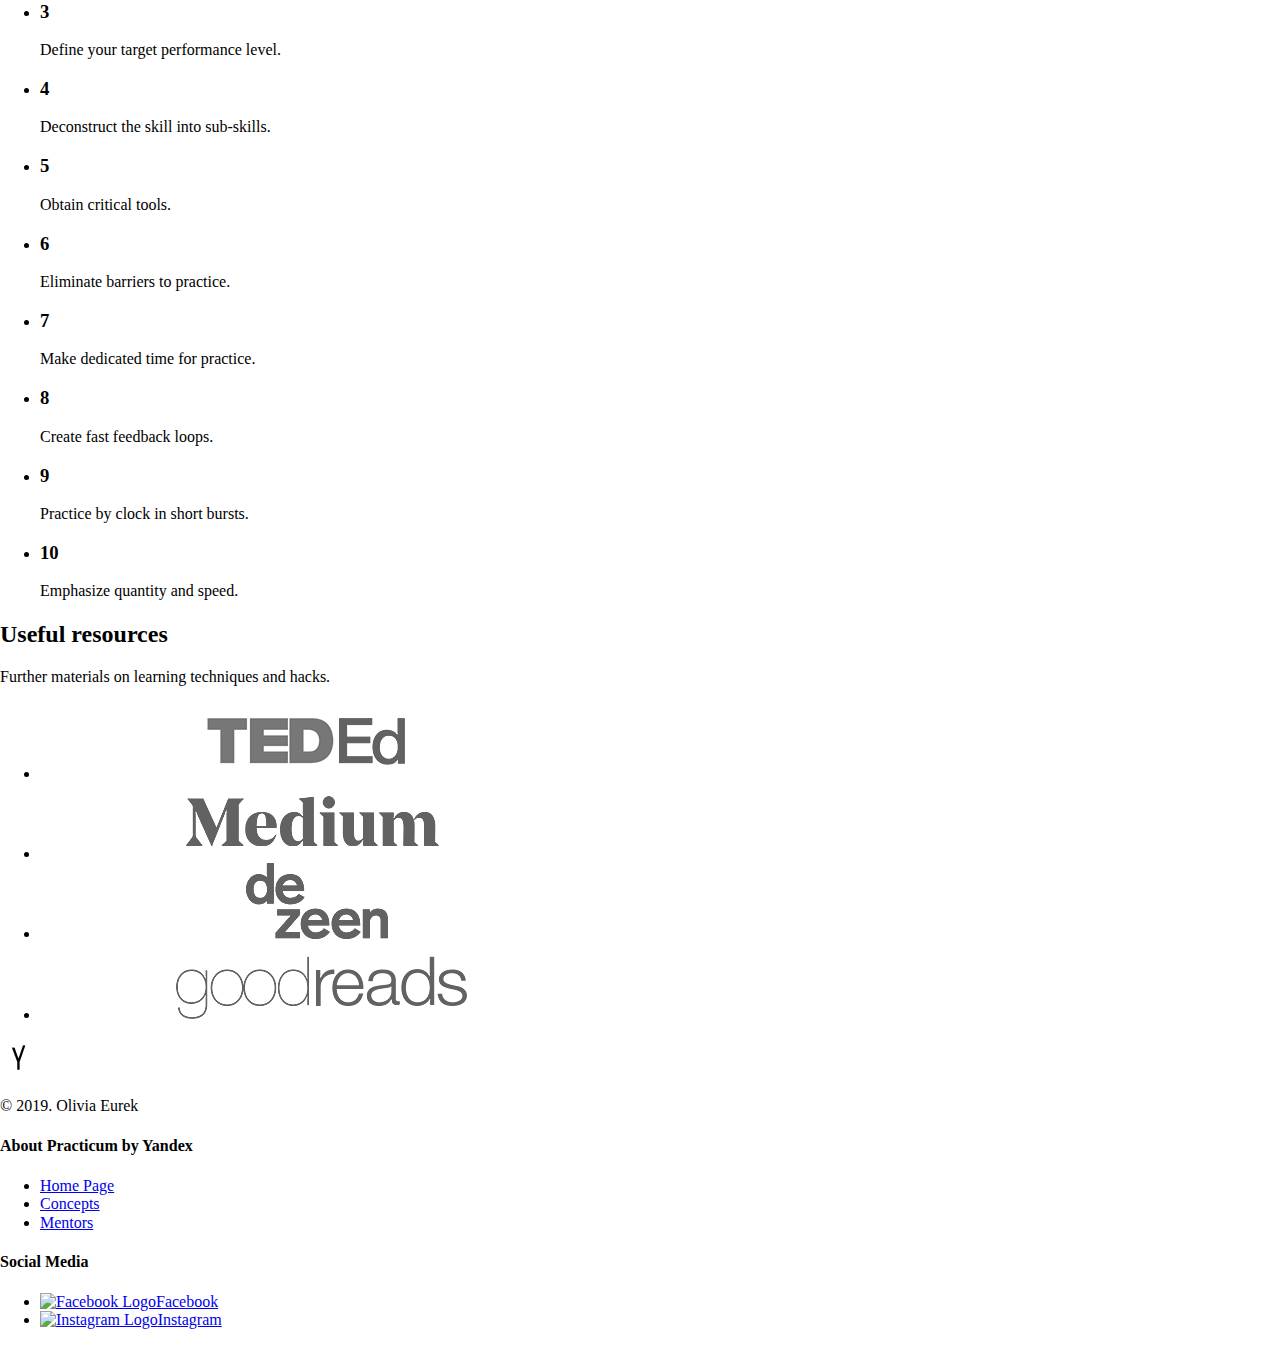
==== commit 8f2c28de: "7" ====
--- a/index.html
+++ b/index.html
@@ -3,7 +3,7 @@
 <head>
     <meta charset="UTF-8">
     <meta name="viewport" content="width=device-width, initial-scale=1.0">
-    <link rel="stylesheet" href="./blocks/root/root.css">
+    <link rel="stylesheet" href="./pages/index.css">
     <title>Learning how to learn</title>
 </head>
 <body>
@@ -62,10 +62,10 @@
                <h2 class="section-title">TED talks</h2>
                <p class="section-subtitle">For lovers of procrastination</p>
                <ul class="video__iframes">
-                    <li class="video__iframe">
+                    <li class="video__iframe resources__logo:hover">
                         <iframe width="560" height="315" src="https://www.youtube.com/embed/5MgBikgcWnY"  allow="accelerometer; autoplay; encrypted-media; gyroscope; picture-in-picture" allowfullscreen></iframe>
                    </li>
-                    <li class="video__iframe">
+                    <li class="video__iframe resources__logo:hover">
                         <iframe width="560" height="315" src="https://www.youtube.com/embed/arj7oStGLkU"   allow="accelerometer; autoplay; encrypted-media; gyroscope; picture-in-picture" allowfullscreen></iframe>
                    </li>
               </ul>
--- a/pages/index.css
+++ b/pages/index.css
@@ -0,0 +1,21 @@
+@import url("../vendor/normalize.css");
+@import url("root/root.css");
+@import url("cards/cards.css");
+@import url("description/description.css");
+@import url("digits/digits.css");
+@import url("feynman/feynman.css");
+@import url("footer/footer.css");
+@import url("header/header.css");
+@import url("kaufman/kaufman.css");
+@import url("khan/khan.css");
+@import url("logo/_place/logo_place_footer.css");
+@import url("logo/_place/logo_place_header.css");
+@import url("oakley/oakley.css");
+@import url("resources/resources.css");
+@import url("rotation/rotation.css");
+@import url("section-subtitle/section-subtitle.css");
+@import url("section-title/section-title.css");
+@import url("table/table.css");
+@import url("techniques/techniques.css");
+@import url("two-columns/two-columns.css");
+@import url("video/video.css");
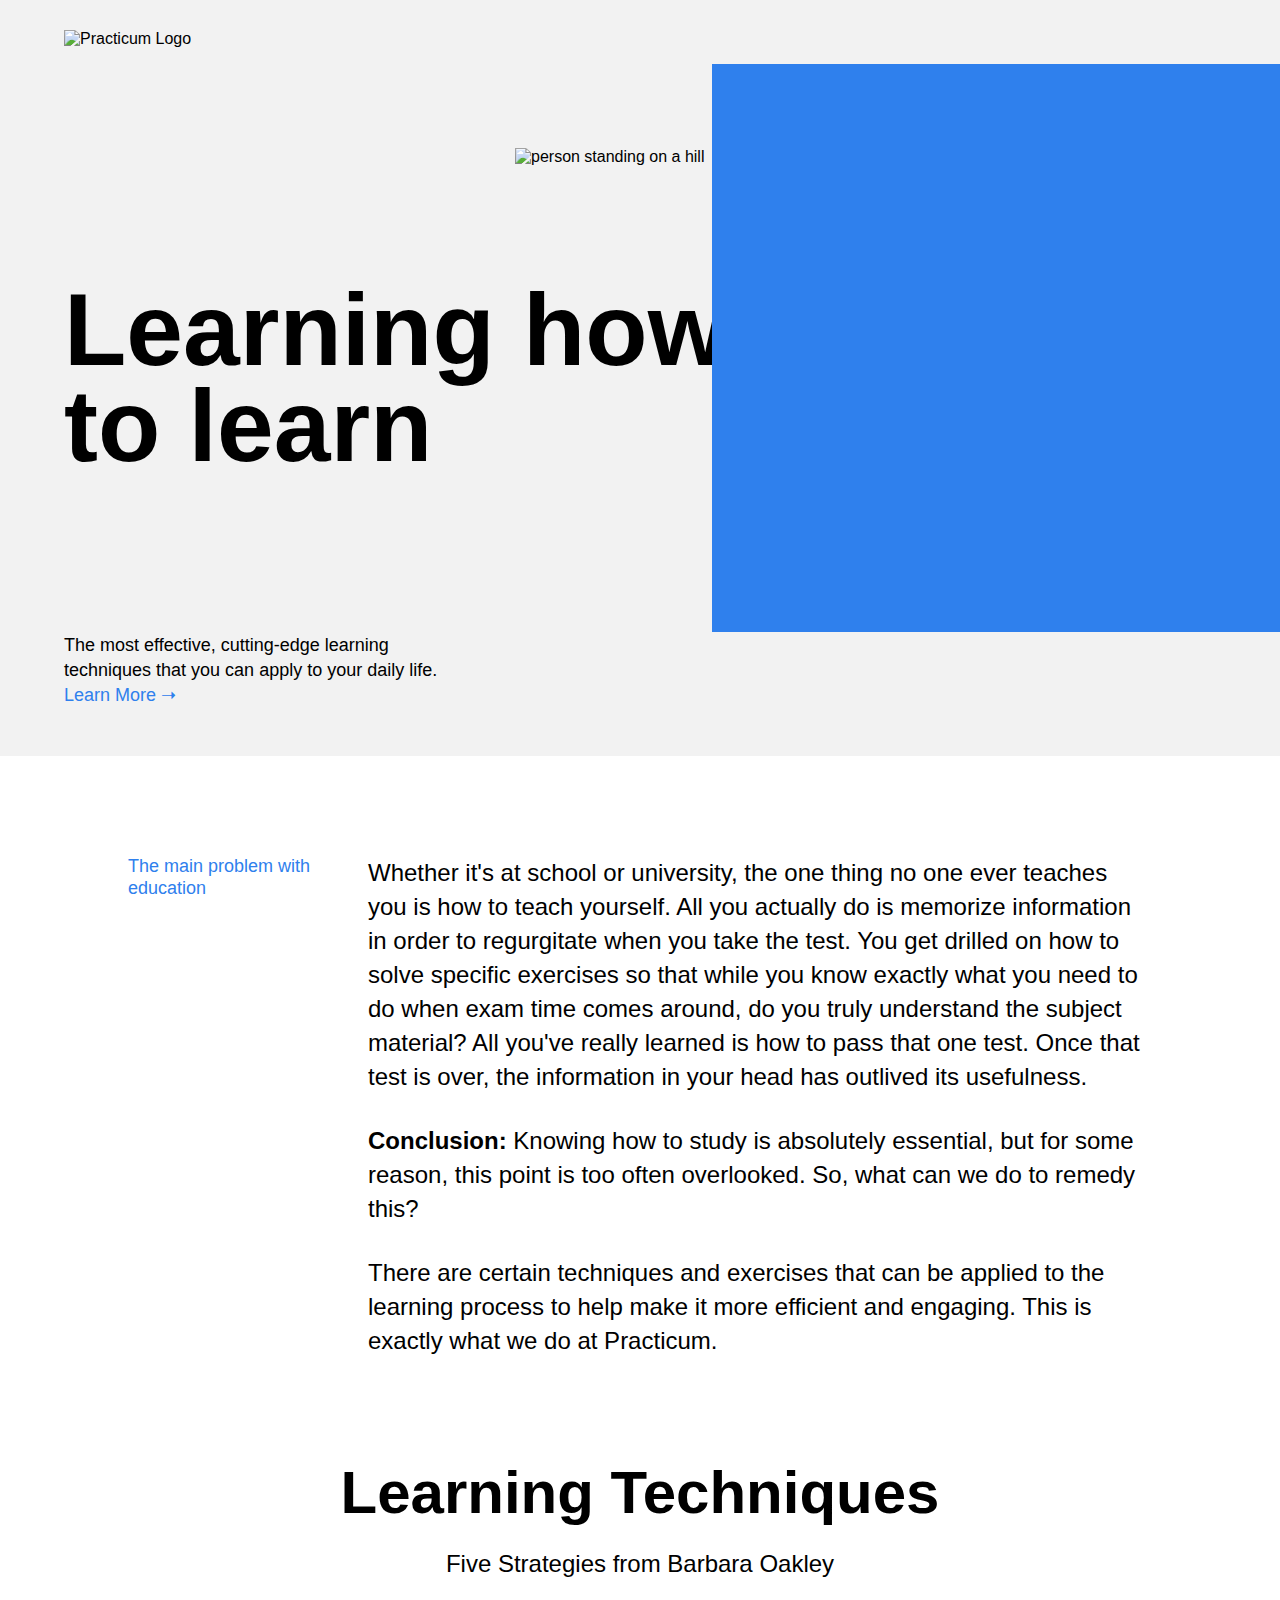
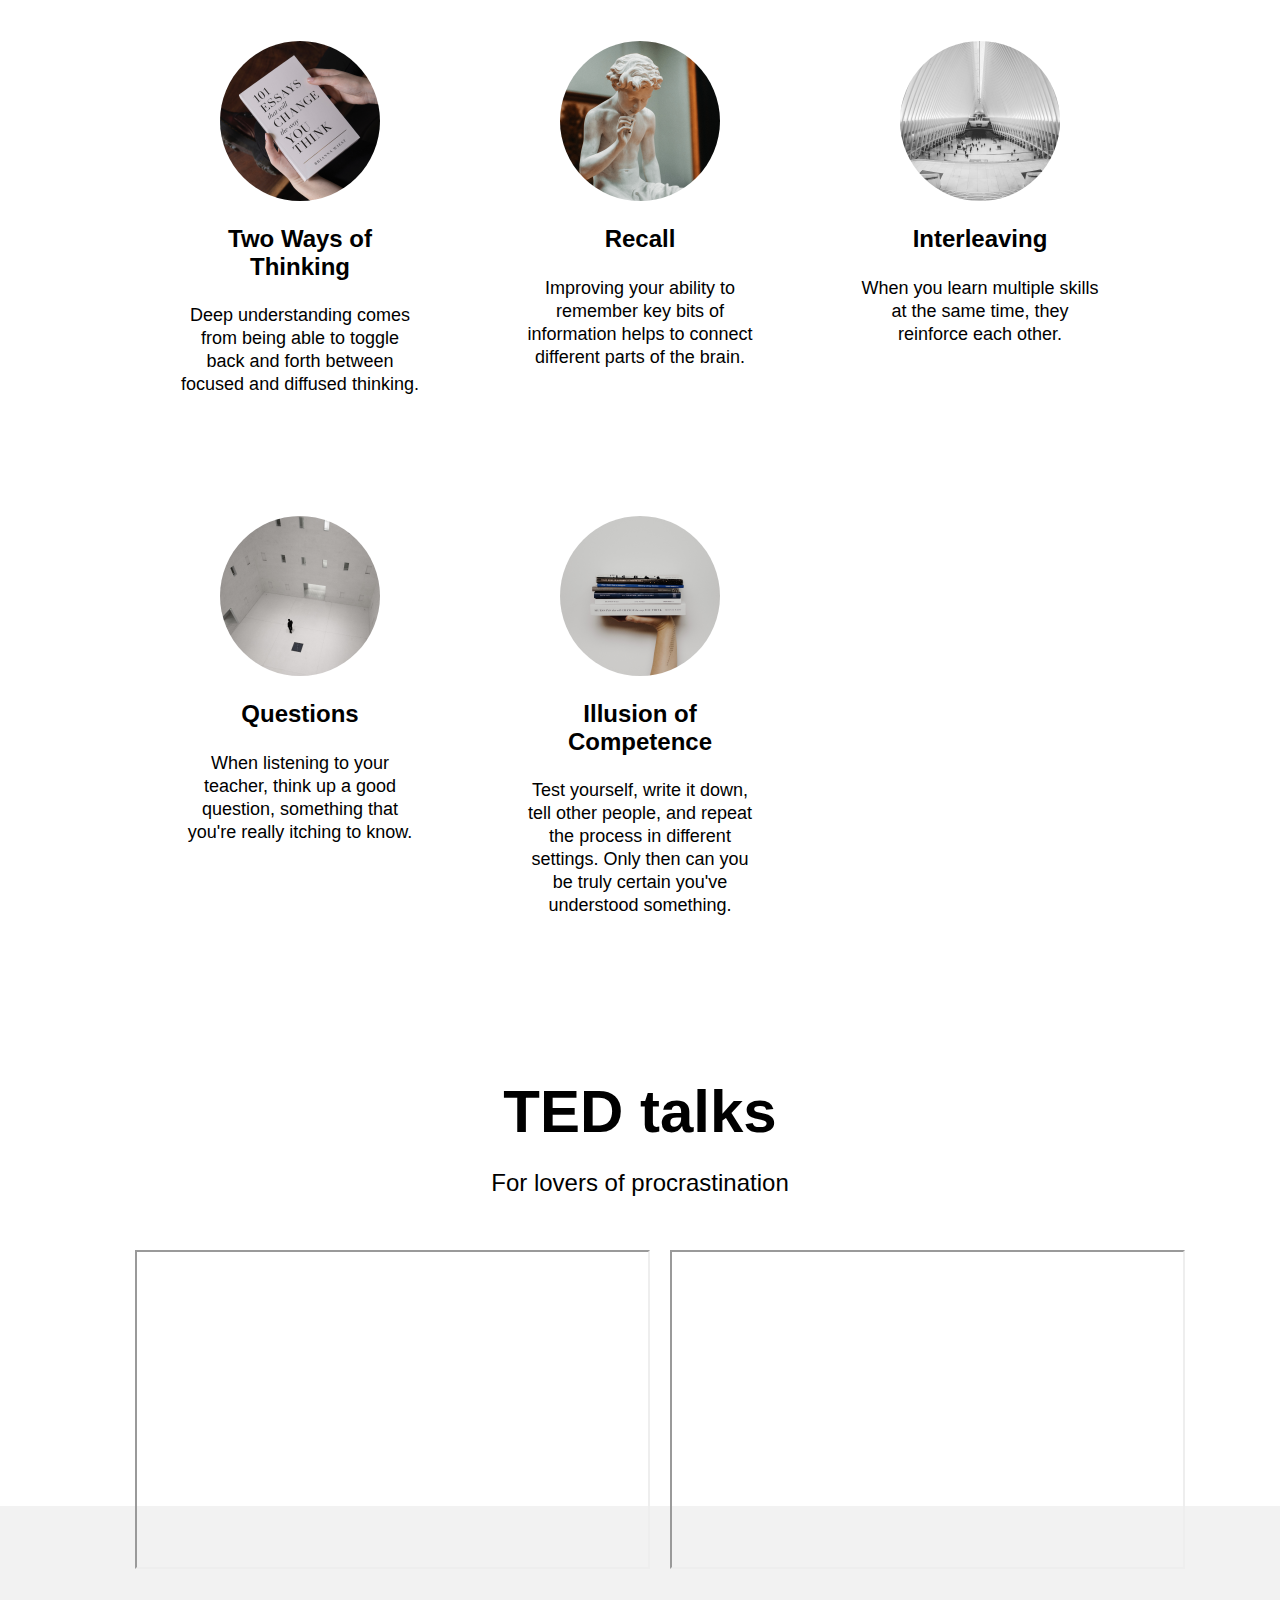
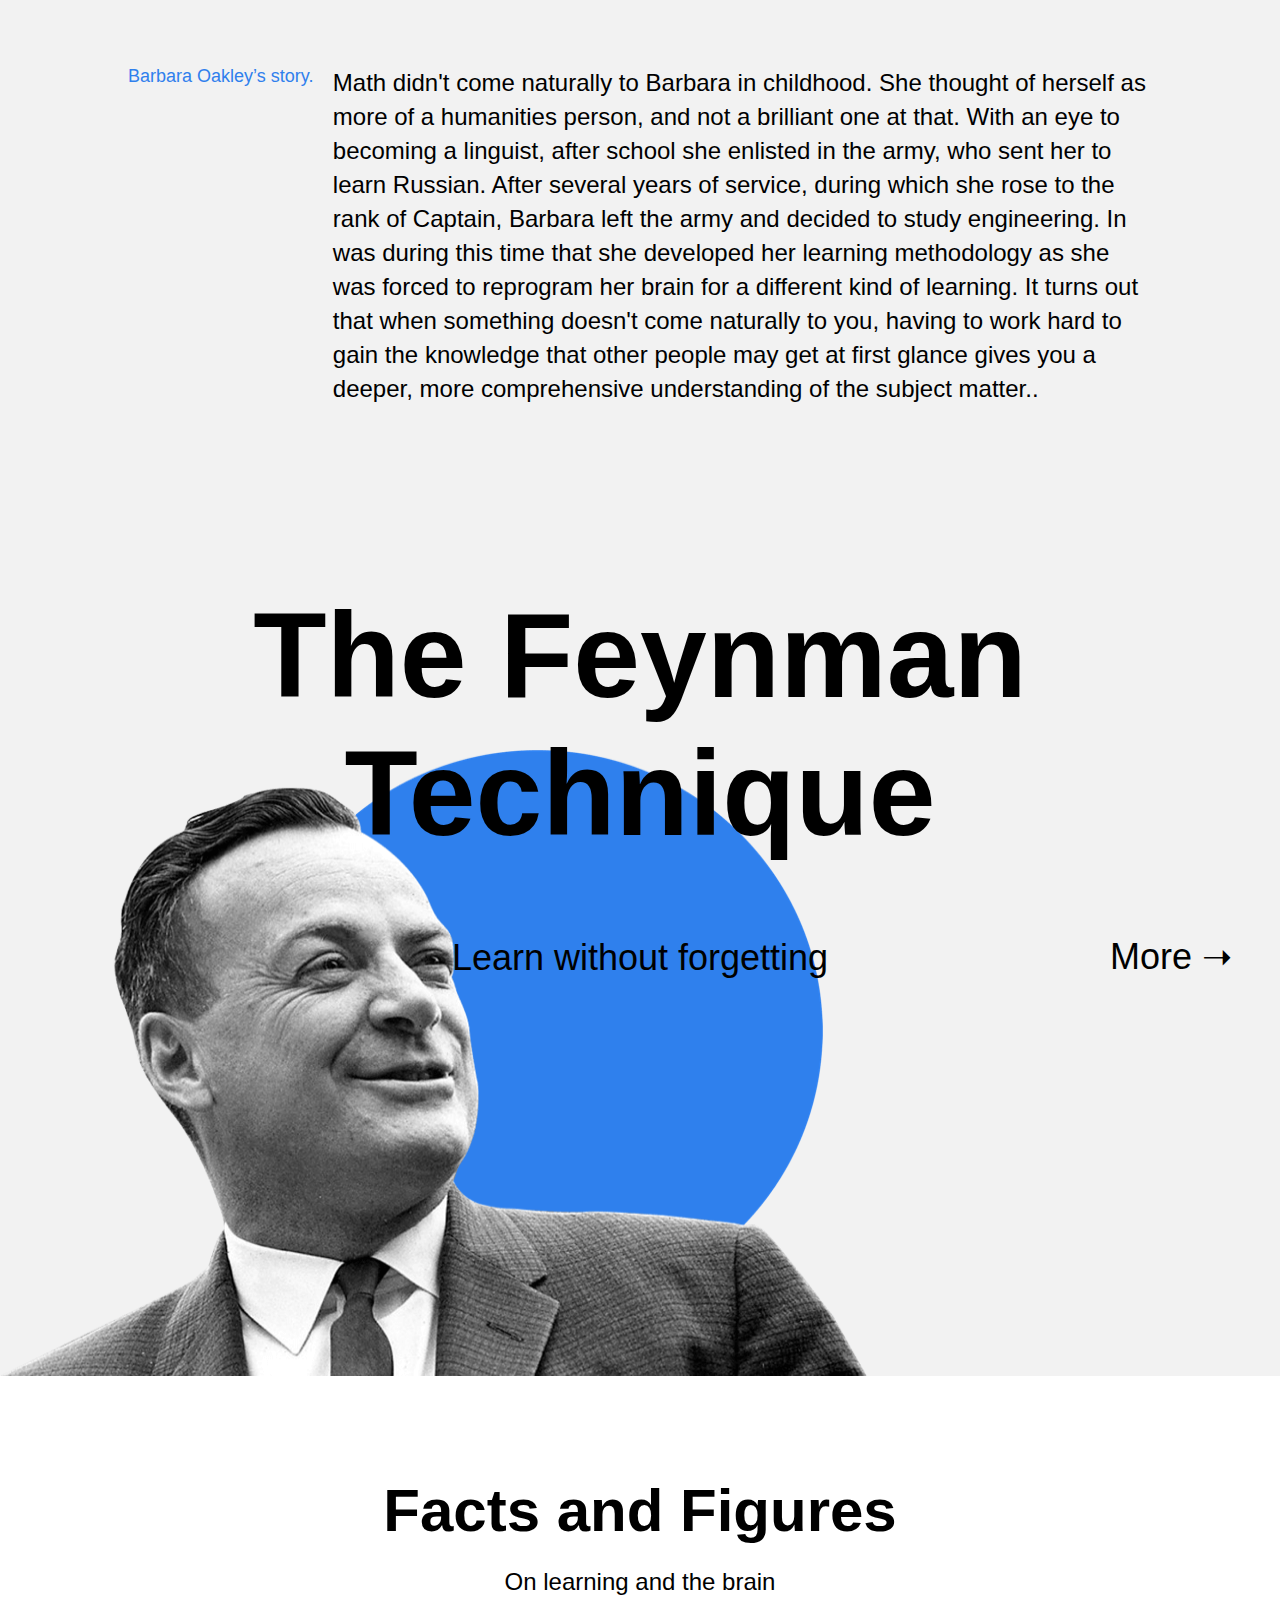
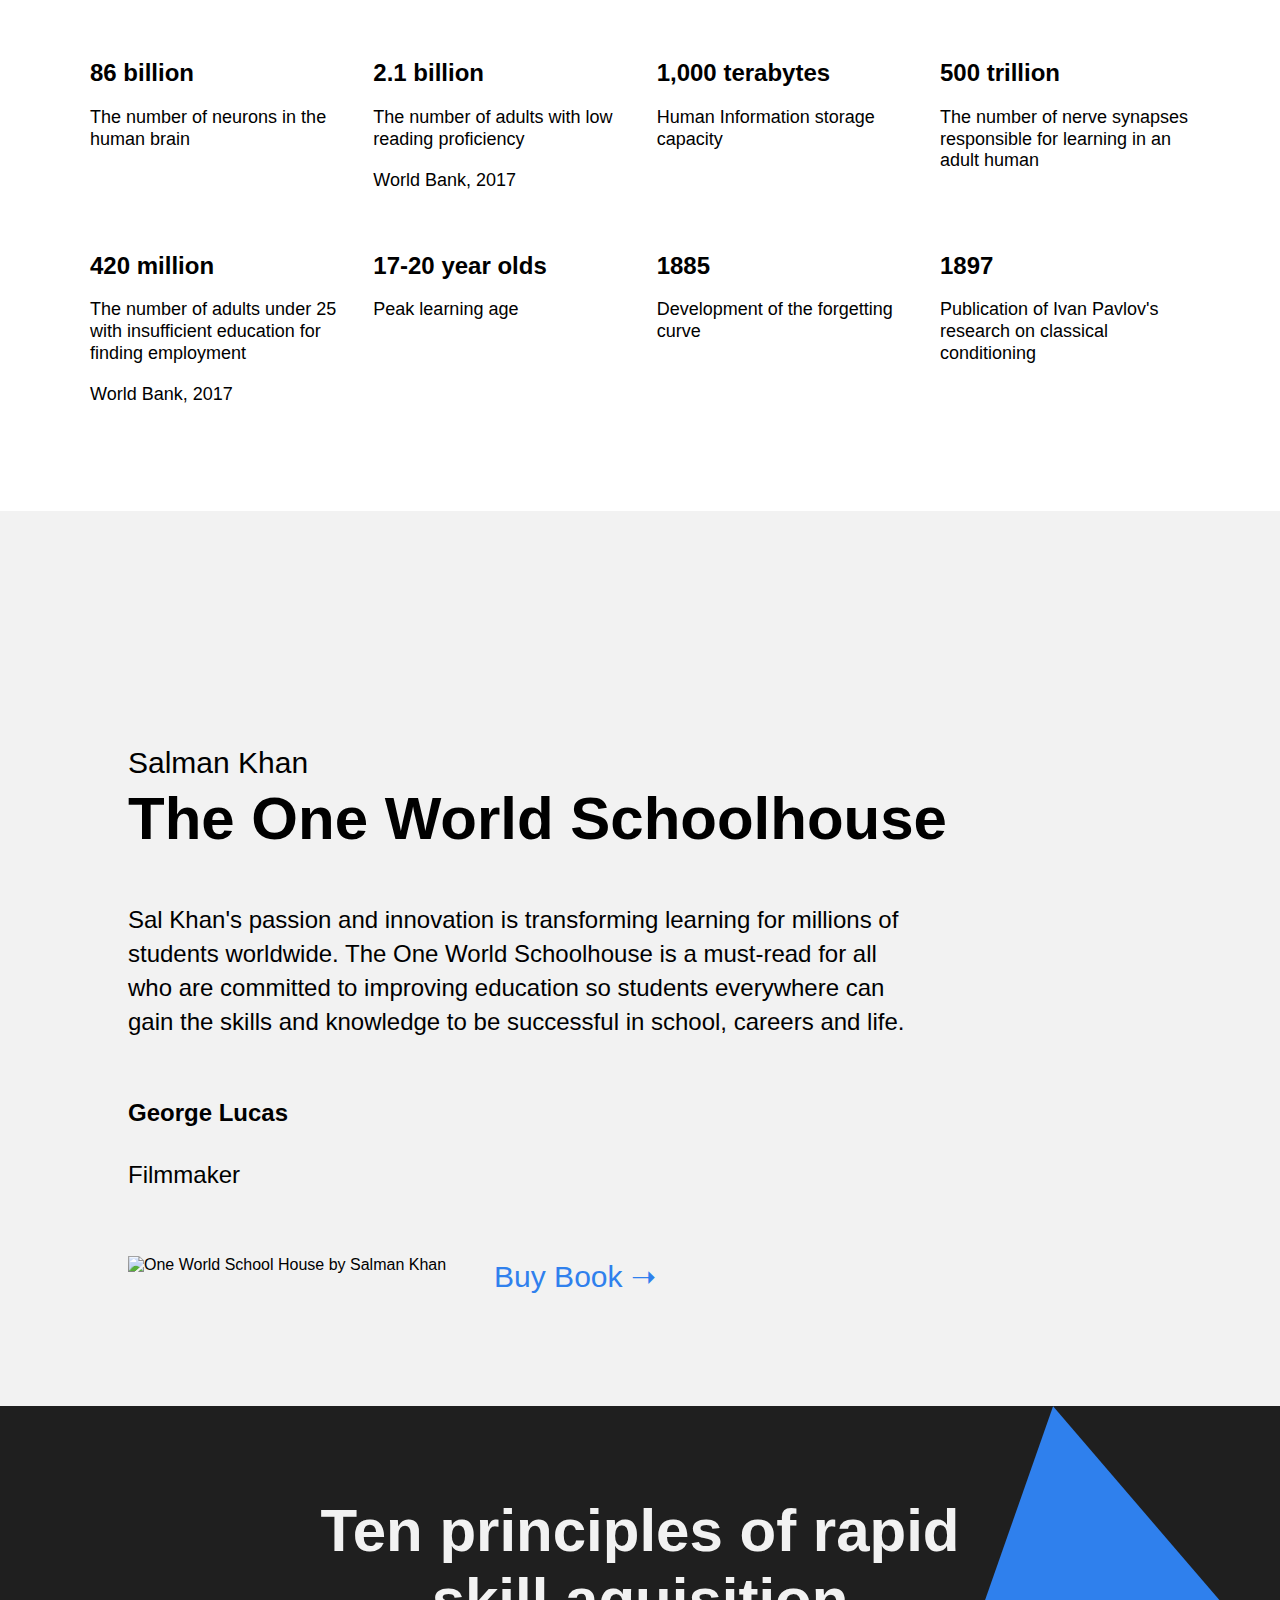
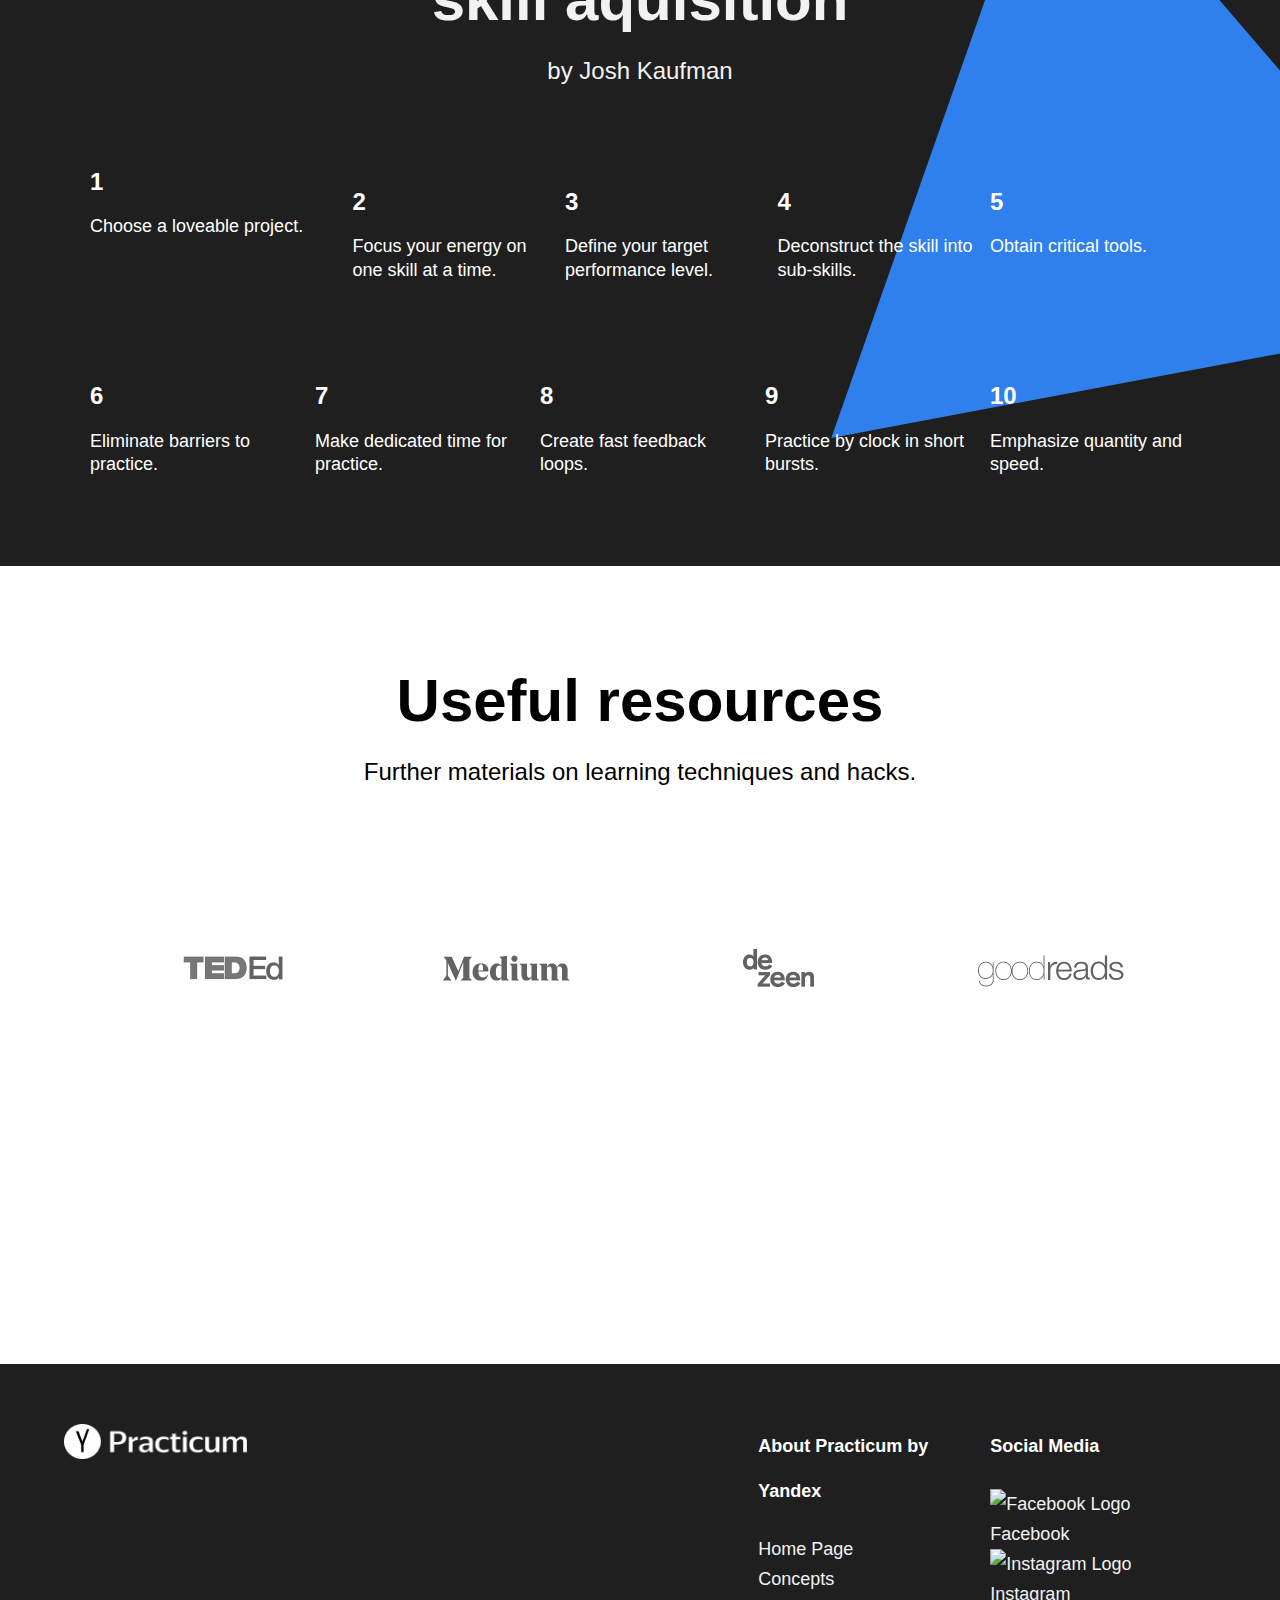
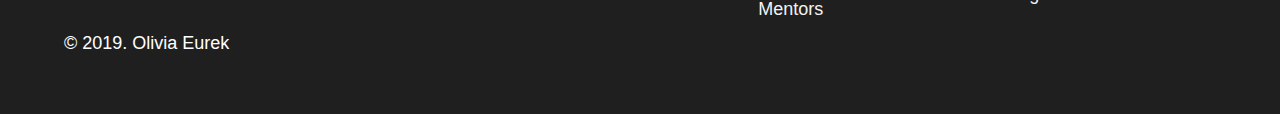
==== commit d6bf5390: "8" ====
--- a/index.html
+++ b/index.html
@@ -3,11 +3,11 @@
 <head>
     <meta charset="UTF-8">
     <meta name="viewport" content="width=device-width, initial-scale=1.0">
-    <link rel="stylesheet" href="./pages/index.css">
+    <link rel="stylesheet" href="pages/index.css">
     <title>Learning how to learn</title>
 </head>
 <body>
-    <div class="page">
+    <div class="root">
         <header class="header">
             <img src="./images/logo_place_header.png" alt="Practicum Logo" class="logo logo_place_header">
                 <h1 class="header__title">Learning how to learn</h1>
@@ -138,7 +138,6 @@
                 </div>
            </section>  
             <section class="kaufman">
-                <div class="kaufman__triangle"></div>
                 <h2 class="section-title section-title_theme_dark">Ten principles of rapid skill aquisition</h2>
                 <p class="section-subtitle section-subtitle_theme_dark">by Josh Kaufman</p>
                 <ul class="table table_theme_dark">
@@ -183,6 +182,7 @@
                         <p class="table__text table__text_theme_dark">Emphasize quantity and speed.</p>
                     </li>
                 </ul>
+                <div class="kaufman__triangle rotation"></div>
             </section>
            <section class="resources">
                <h2 class="section-title">Useful resources</h2>
--- a/pages/index.css
+++ b/pages/index.css
@@ -1,21 +1,22 @@
 @import url("../vendor/normalize.css");
-@import url("root/root.css");
-@import url("cards/cards.css");
-@import url("description/description.css");
-@import url("digits/digits.css");
-@import url("feynman/feynman.css");
-@import url("footer/footer.css");
-@import url("header/header.css");
-@import url("kaufman/kaufman.css");
-@import url("khan/khan.css");
-@import url("logo/_place/logo_place_footer.css");
-@import url("logo/_place/logo_place_header.css");
-@import url("oakley/oakley.css");
-@import url("resources/resources.css");
-@import url("rotation/rotation.css");
-@import url("section-subtitle/section-subtitle.css");
-@import url("section-title/section-title.css");
-@import url("table/table.css");
-@import url("techniques/techniques.css");
-@import url("two-columns/two-columns.css");
-@import url("video/video.css");
+@import url("../blocks/rotation/rotation.css");
+@import url("../blocks/root/root.css");
+@import url("../blocks/cards/cards.css");
+@import url("../blocks/description/description.css");
+@import url("../blocks/digits/digits.css");
+@import url("../blocks/feynman/feynman.css");
+@import url("../blocks/footer/footer.css");
+@import url("../blocks/header/header.css");
+@import url("../blocks/kaufman/kaufman.css");
+@import url("../blocks/khan/khan.css");
+@import url("../blocks/logo/_place/logo_place_footer.css");
+@import url("../blocks/logo/_place/logo_place_header.css");
+@import url("../blocks/oakley/oakley.css");
+@import url("../blocks/resources/resources.css");
+@import url("../blocks/section-subtitle/section-subtitle.css");
+@import url("../blocks/section-title/section-title.css");
+@import url("../blocks/table/table.css");
+@import url("../blocks/table/_theme_dark/table_theme_dark.css");
+@import url("../blocks/techniques/techniques.css");
+@import url("../blocks/two-columns/two-columns.css");
+@import url("../blocks/video/video.css");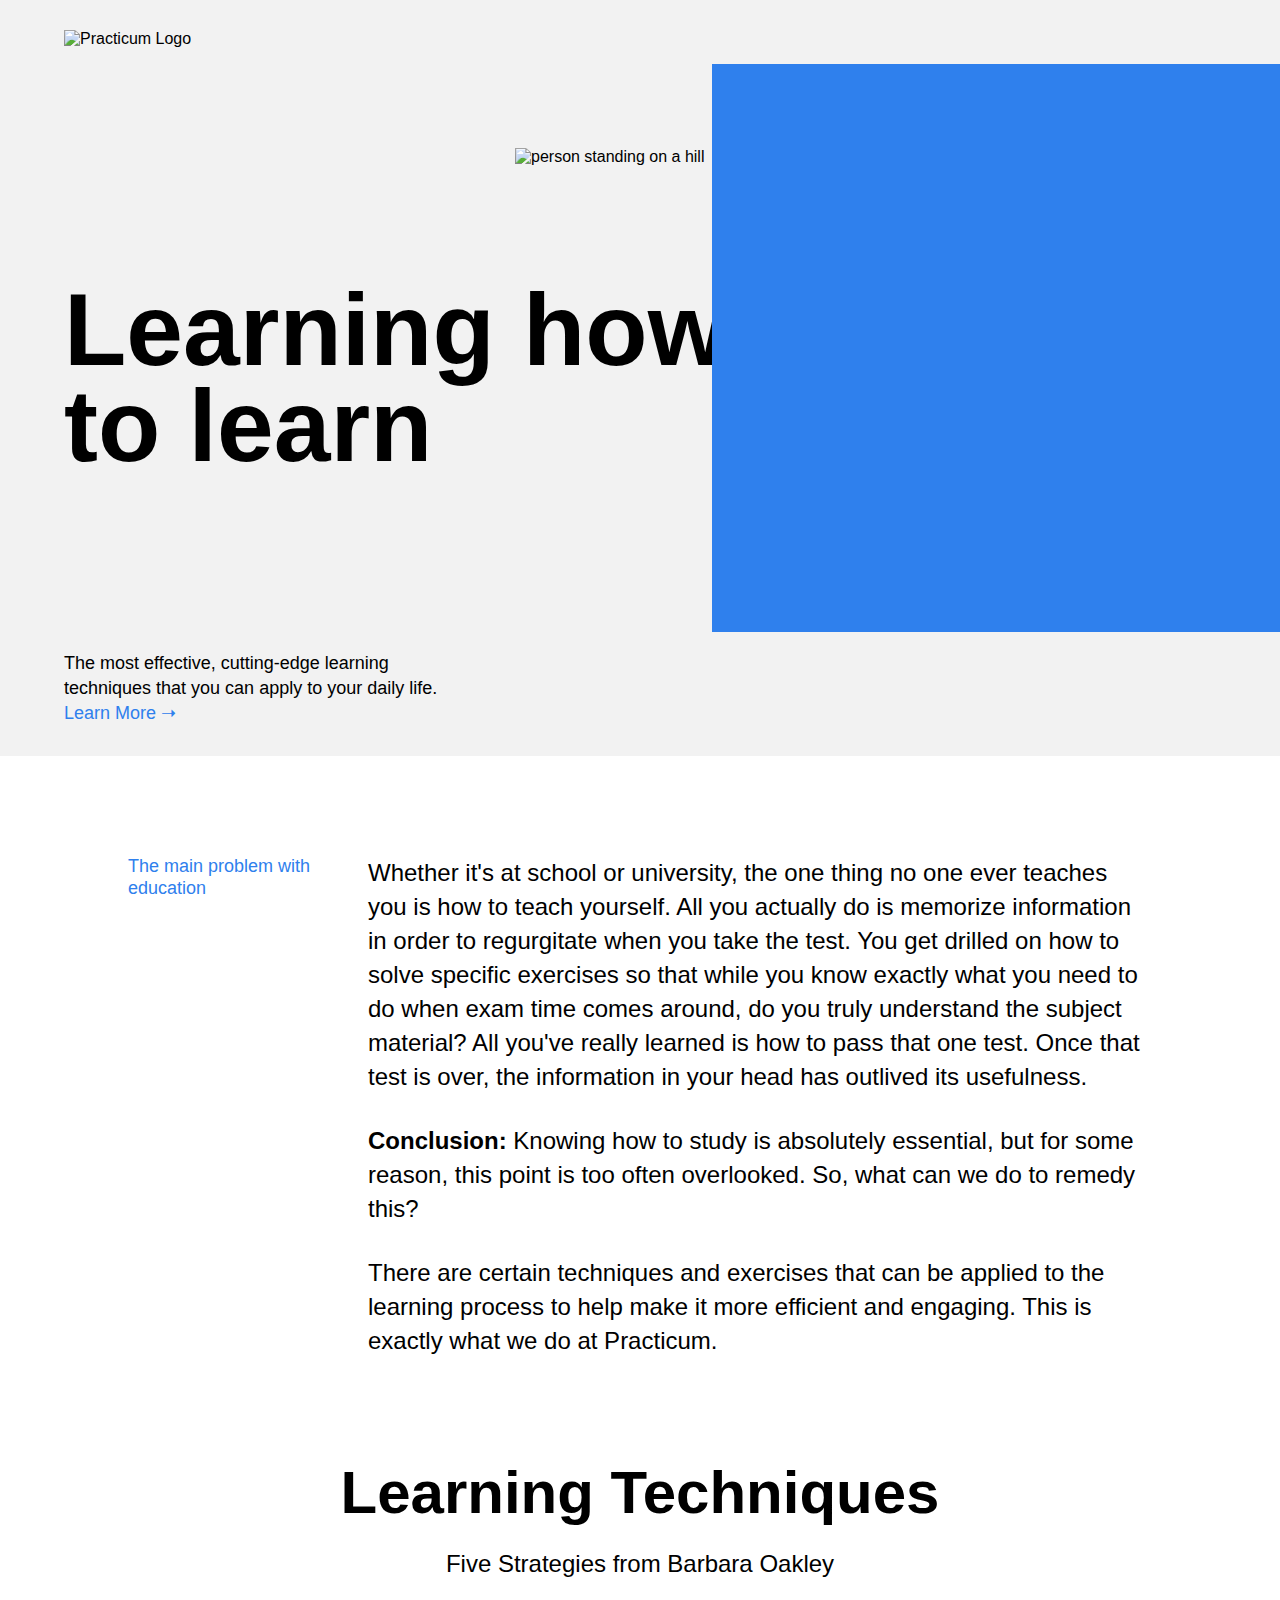
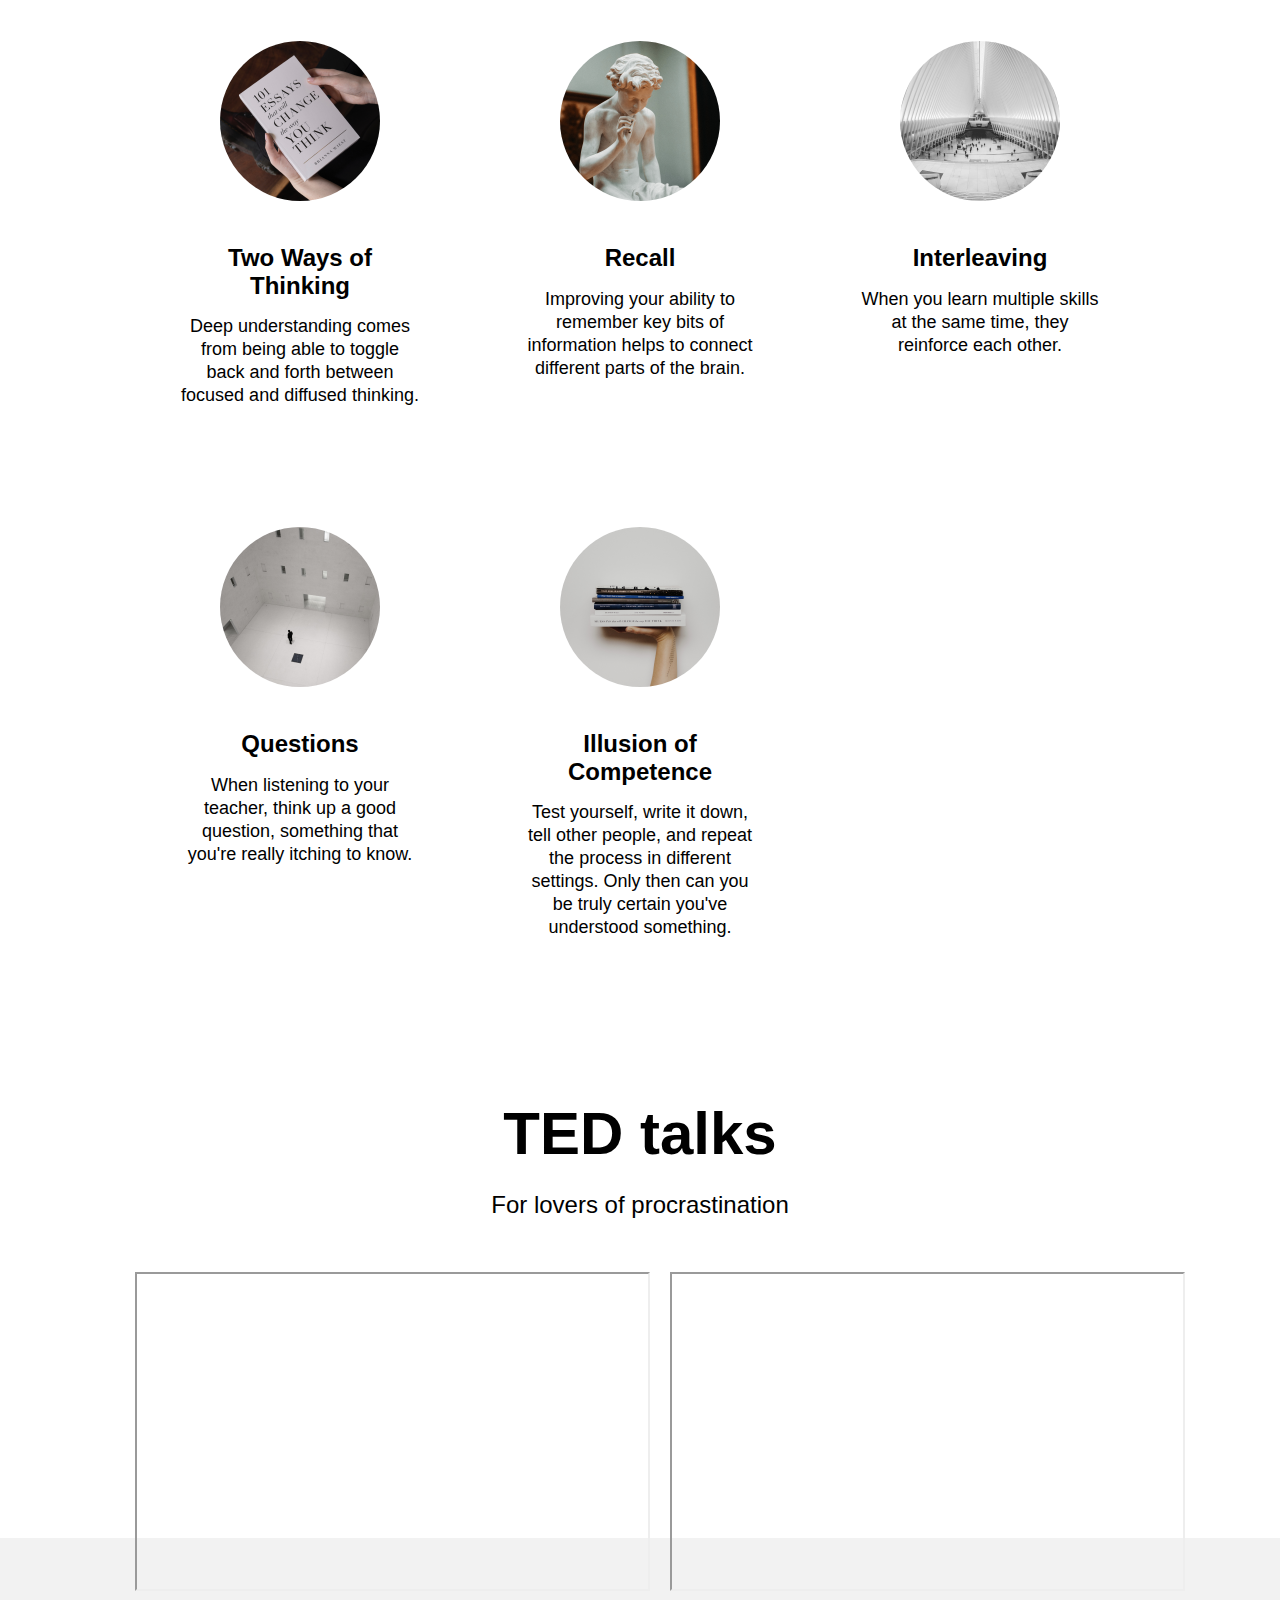
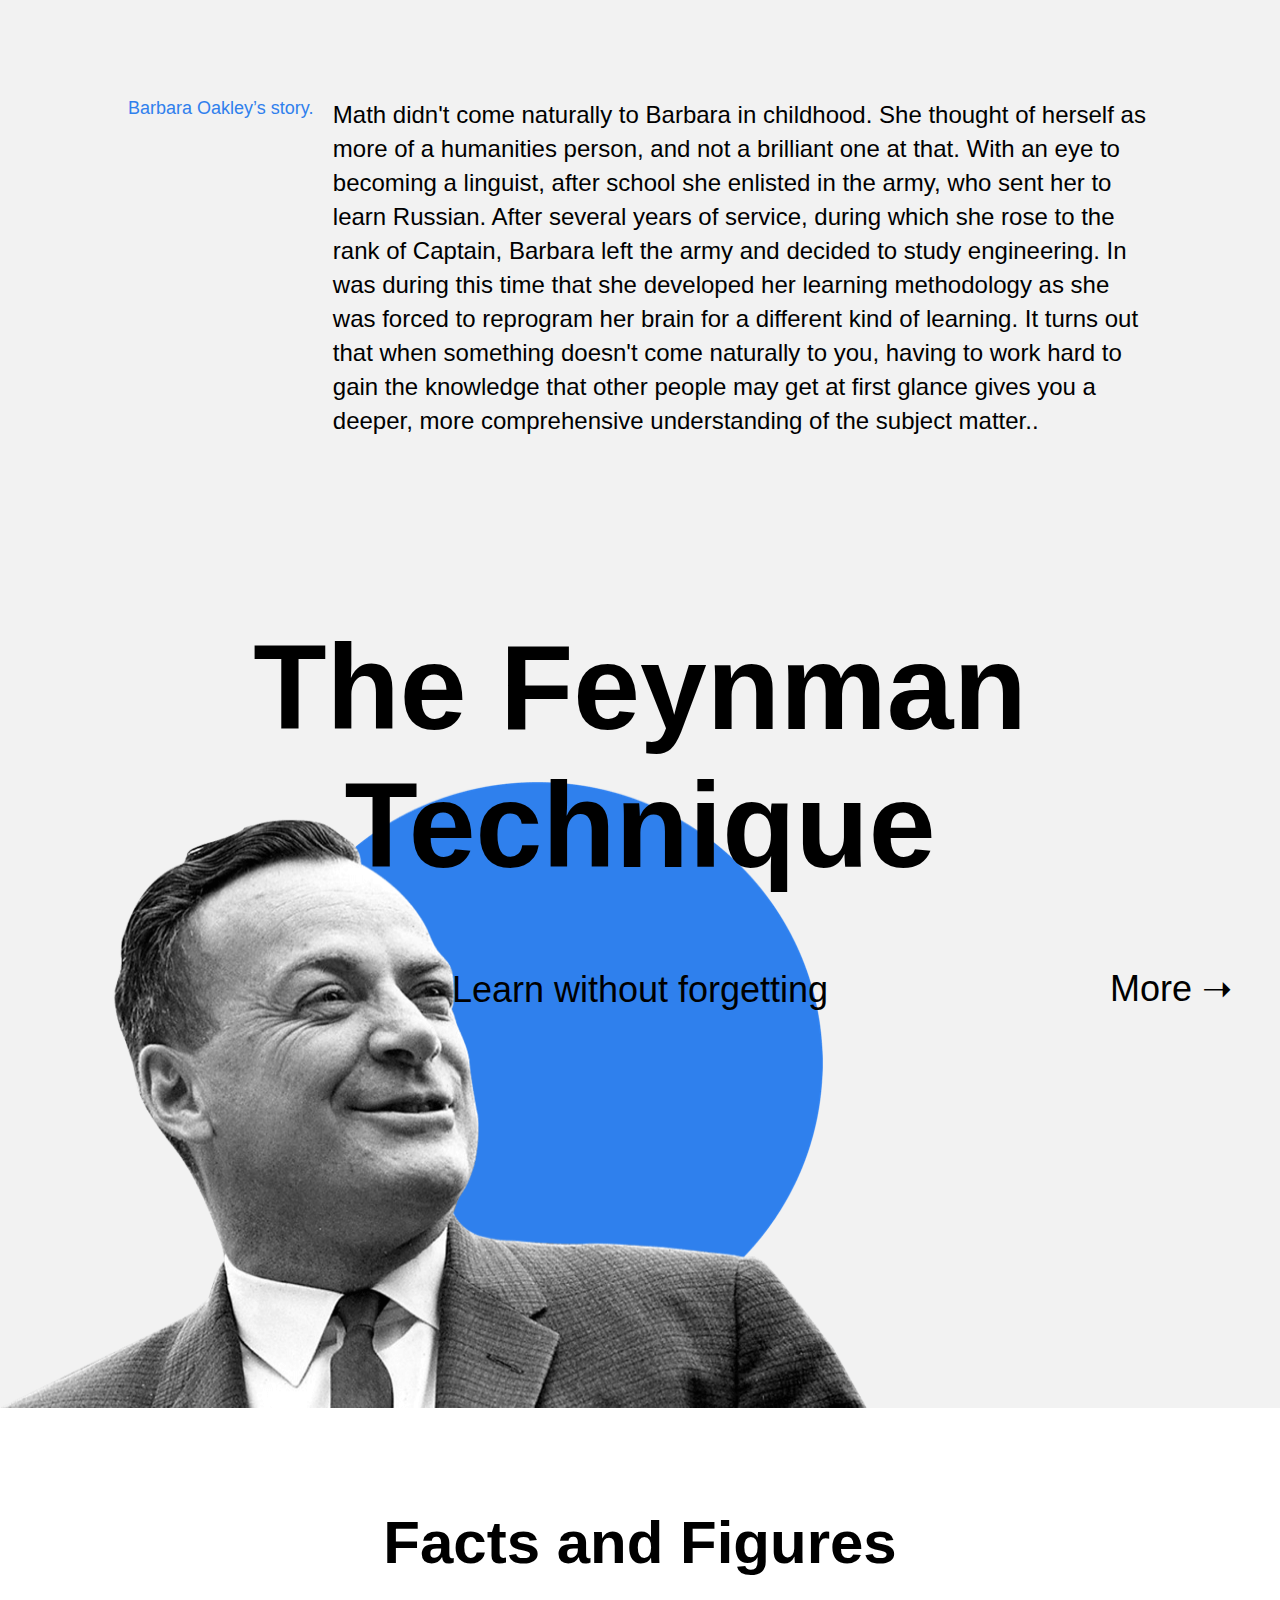
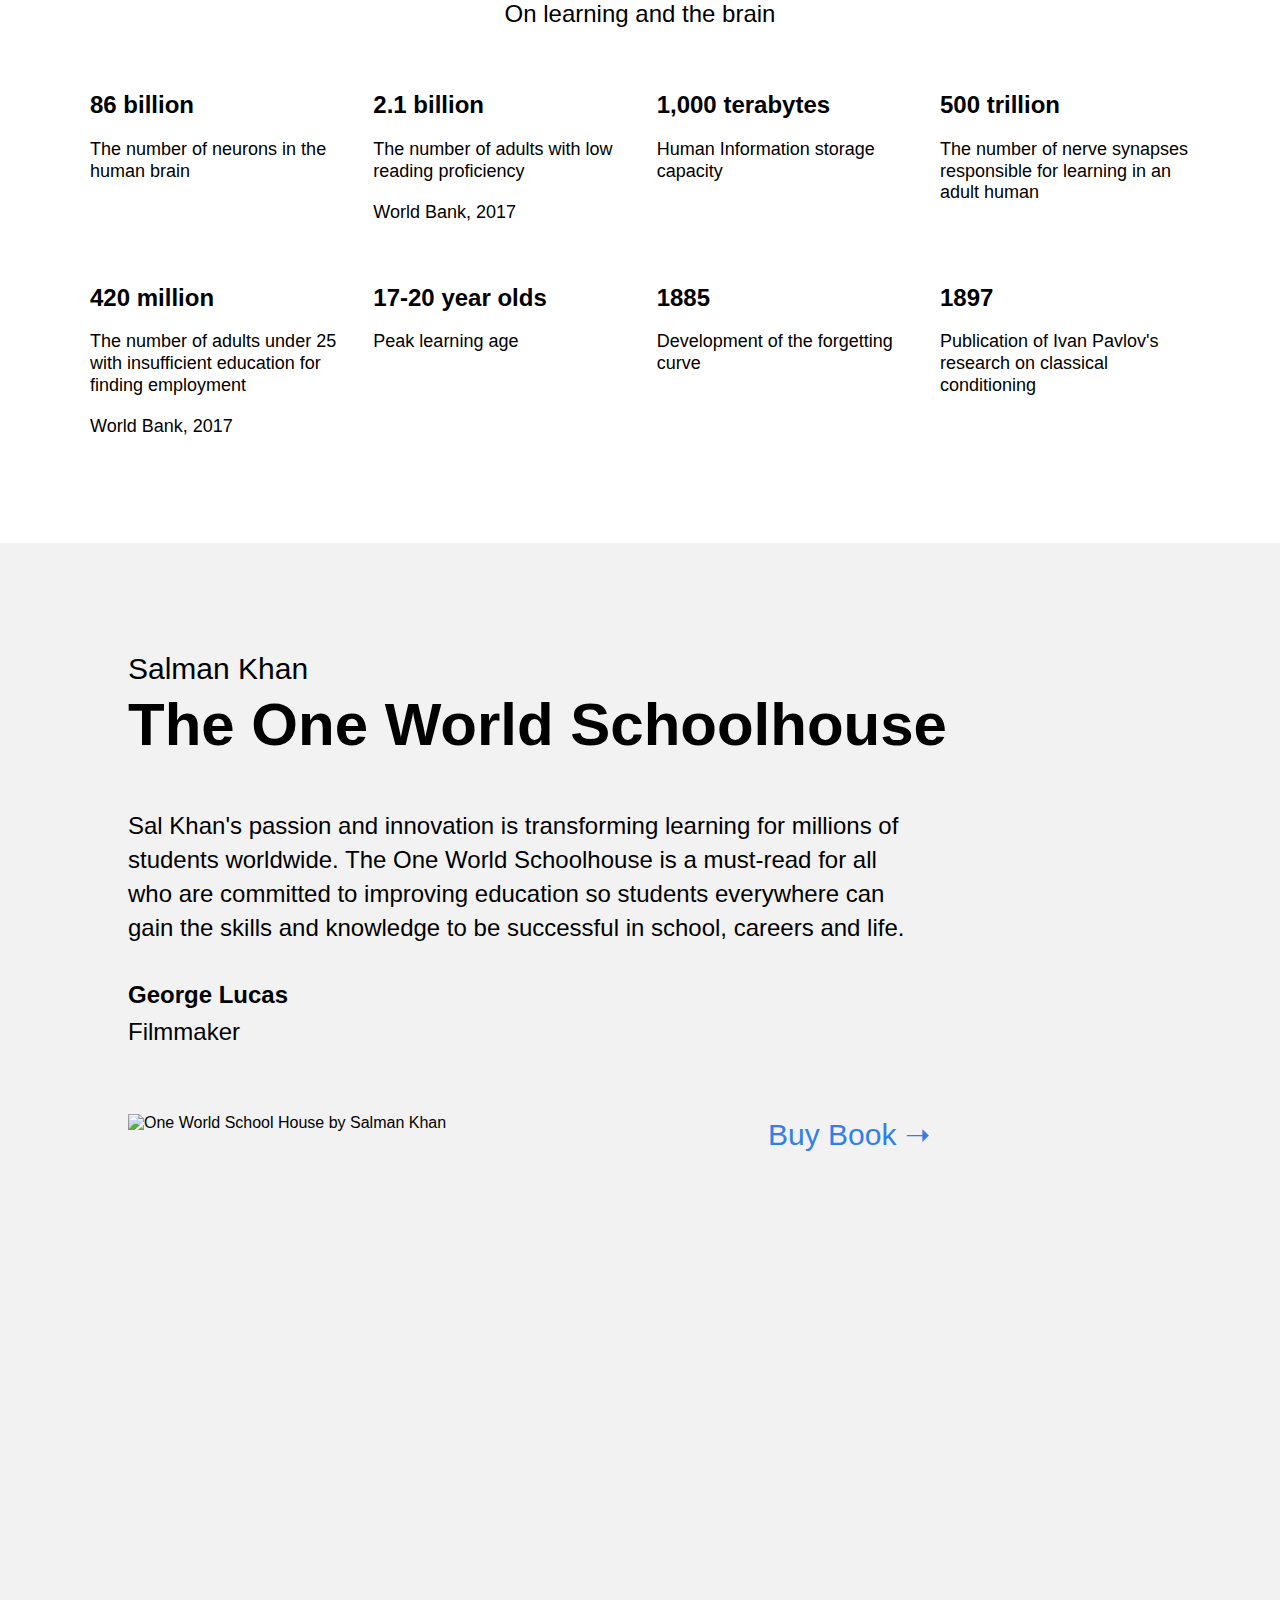
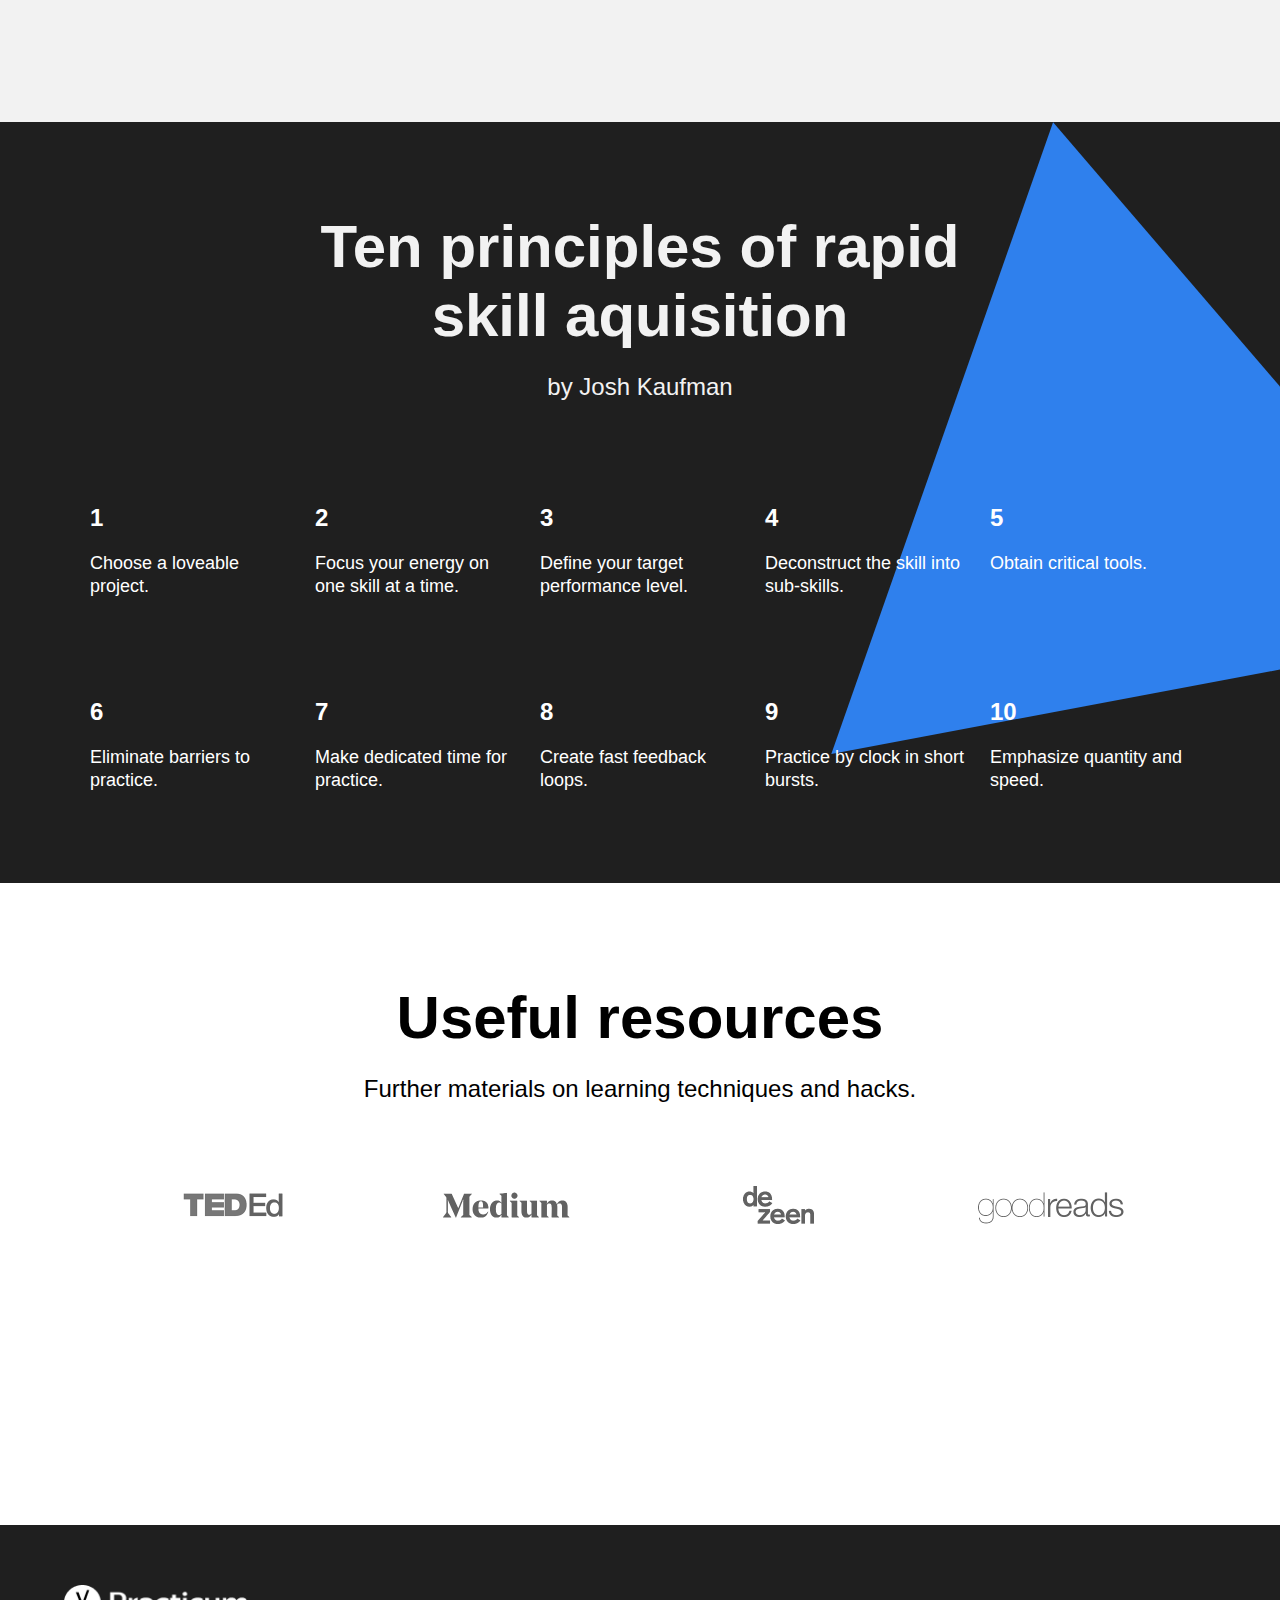
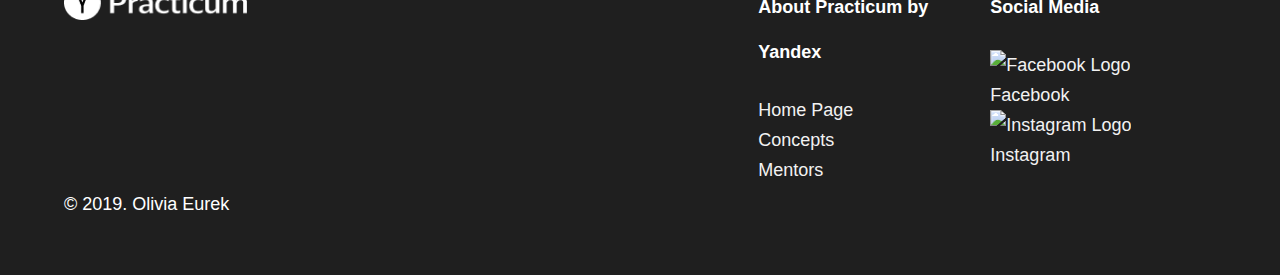
==== commit 93bdc8c4: "9" ====
--- a/index.html
+++ b/index.html
@@ -141,7 +141,7 @@
                 <h2 class="section-title section-title_theme_dark">Ten principles of rapid skill aquisition</h2>
                 <p class="section-subtitle section-subtitle_theme_dark">by Josh Kaufman</p>
                 <ul class="table table_theme_dark">
-                    <li class="table__cell table_cell_theme_dark">
+                    <li class="table__cell table__cell_theme_dark">
                         <h3 class="table__heading table__heading_theme_dark">1</h3>
                         <p class="table__text table__text_theme_dark">Choose a loveable project.</p>
                     </li>
@@ -182,23 +182,23 @@
                         <p class="table__text table__text_theme_dark">Emphasize quantity and speed.</p>
                     </li>
                 </ul>
-                <div class="kaufman__triangle rotation"></div>
+                <div class="kaufman__triangle"></div>
             </section>
            <section class="resources">
                <h2 class="section-title">Useful resources</h2>
                <p class="section-subtitle">Further materials on learning techniques and hacks.</p>
                <ul class="resources__logo-zone">
                     <li>
-                        <a href="https://ed.ted.com/" class="resources__logo-zone"><img src="Images/resources-tedED.png" alt="TedED Logo" class="resources__logo"></a>
-                    </li>
-                    <li>
-                        <a href="https://medium.com/" class="resources__logo-zone"><img src="Images/resources-Medium.png" alt="Medium Logo" class="resources__logo"></a>
-                    </li>
-                    <li>
-                        <a href="https://www.dezeen.com/" class="resources__logo-zone"> <img src="Images/resources-dezeen.png" alt="de zeen logo" class="resources__logo"></a>
-                    </li>
-                    <li>
-                        <a href="https://www.goodreads.com/" class="resources__logo-zone"><img src="Images/resources-goodreads.png" alt="Good Reads logo" class="resources__logo"></a>
+                        <a href="https://ed.ted.com/"><img src="Images/resources-tedED.png" alt="TedED Logo" class="resources__logo"></a>
+                    </li>
+                    <li>
+                        <a href="https://medium.com/"><img src="Images/resources-Medium.png" alt="Medium Logo" class="resources__logo"></a>
+                    </li>
+                    <li>
+                        <a href="https://www.dezeen.com/"> <img src="Images/resources-dezeen.png" alt="de zeen logo" class="resources__logo"></a>
+                    </li>
+                    <li>
+                        <a href="https://www.goodreads.com/"><img src="Images/resources-goodreads.png" alt="Good Reads logo" class="resources__logo"></a>
                     </li>
                </ul>          
            </section>
--- a/pages/index.css
+++ b/pages/index.css
@@ -9,14 +9,12 @@
 @import url("../blocks/header/header.css");
 @import url("../blocks/kaufman/kaufman.css");
 @import url("../blocks/khan/khan.css");
-@import url("../blocks/logo/_place/logo_place_footer.css");
-@import url("../blocks/logo/_place/logo_place_header.css");
+@import url("../blocks/logo/logo.css");
 @import url("../blocks/oakley/oakley.css");
 @import url("../blocks/resources/resources.css");
 @import url("../blocks/section-subtitle/section-subtitle.css");
 @import url("../blocks/section-title/section-title.css");
 @import url("../blocks/table/table.css");
-@import url("../blocks/table/_theme_dark/table_theme_dark.css");
 @import url("../blocks/techniques/techniques.css");
 @import url("../blocks/two-columns/two-columns.css");
 @import url("../blocks/video/video.css");